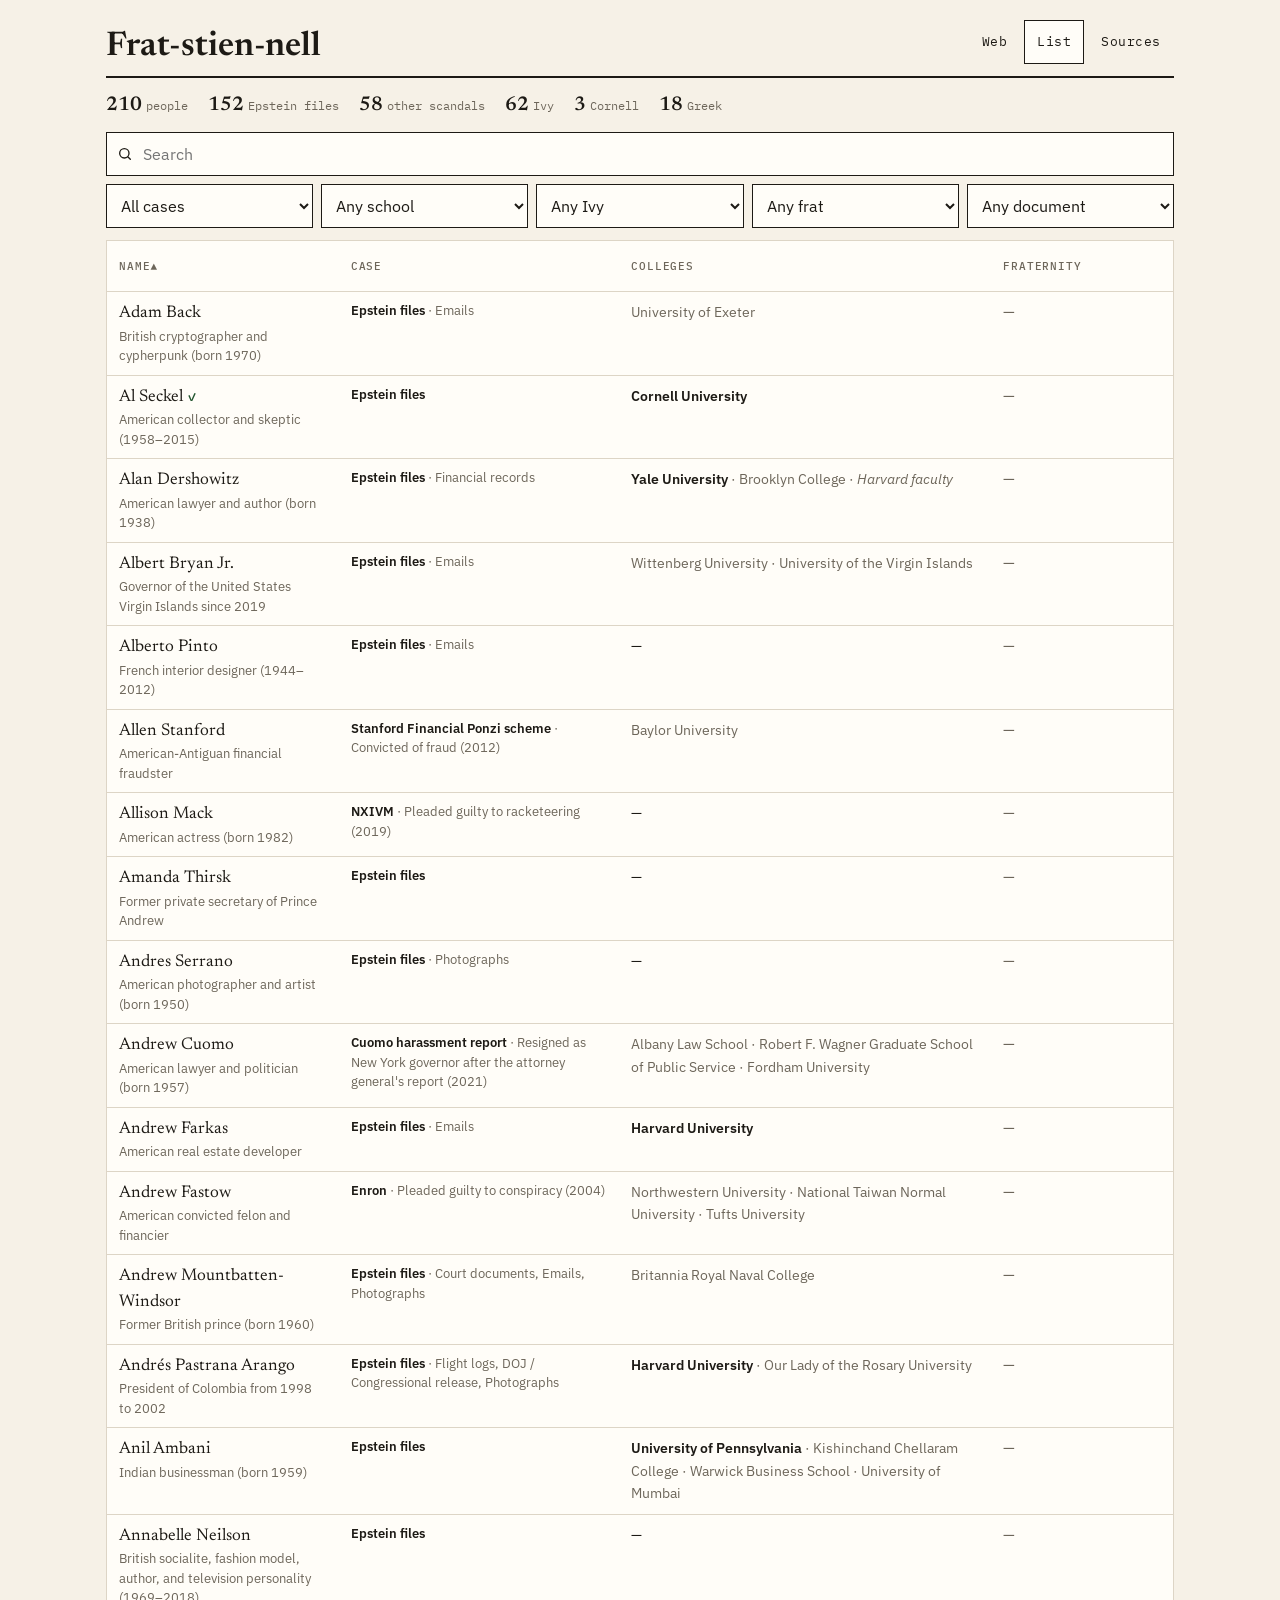
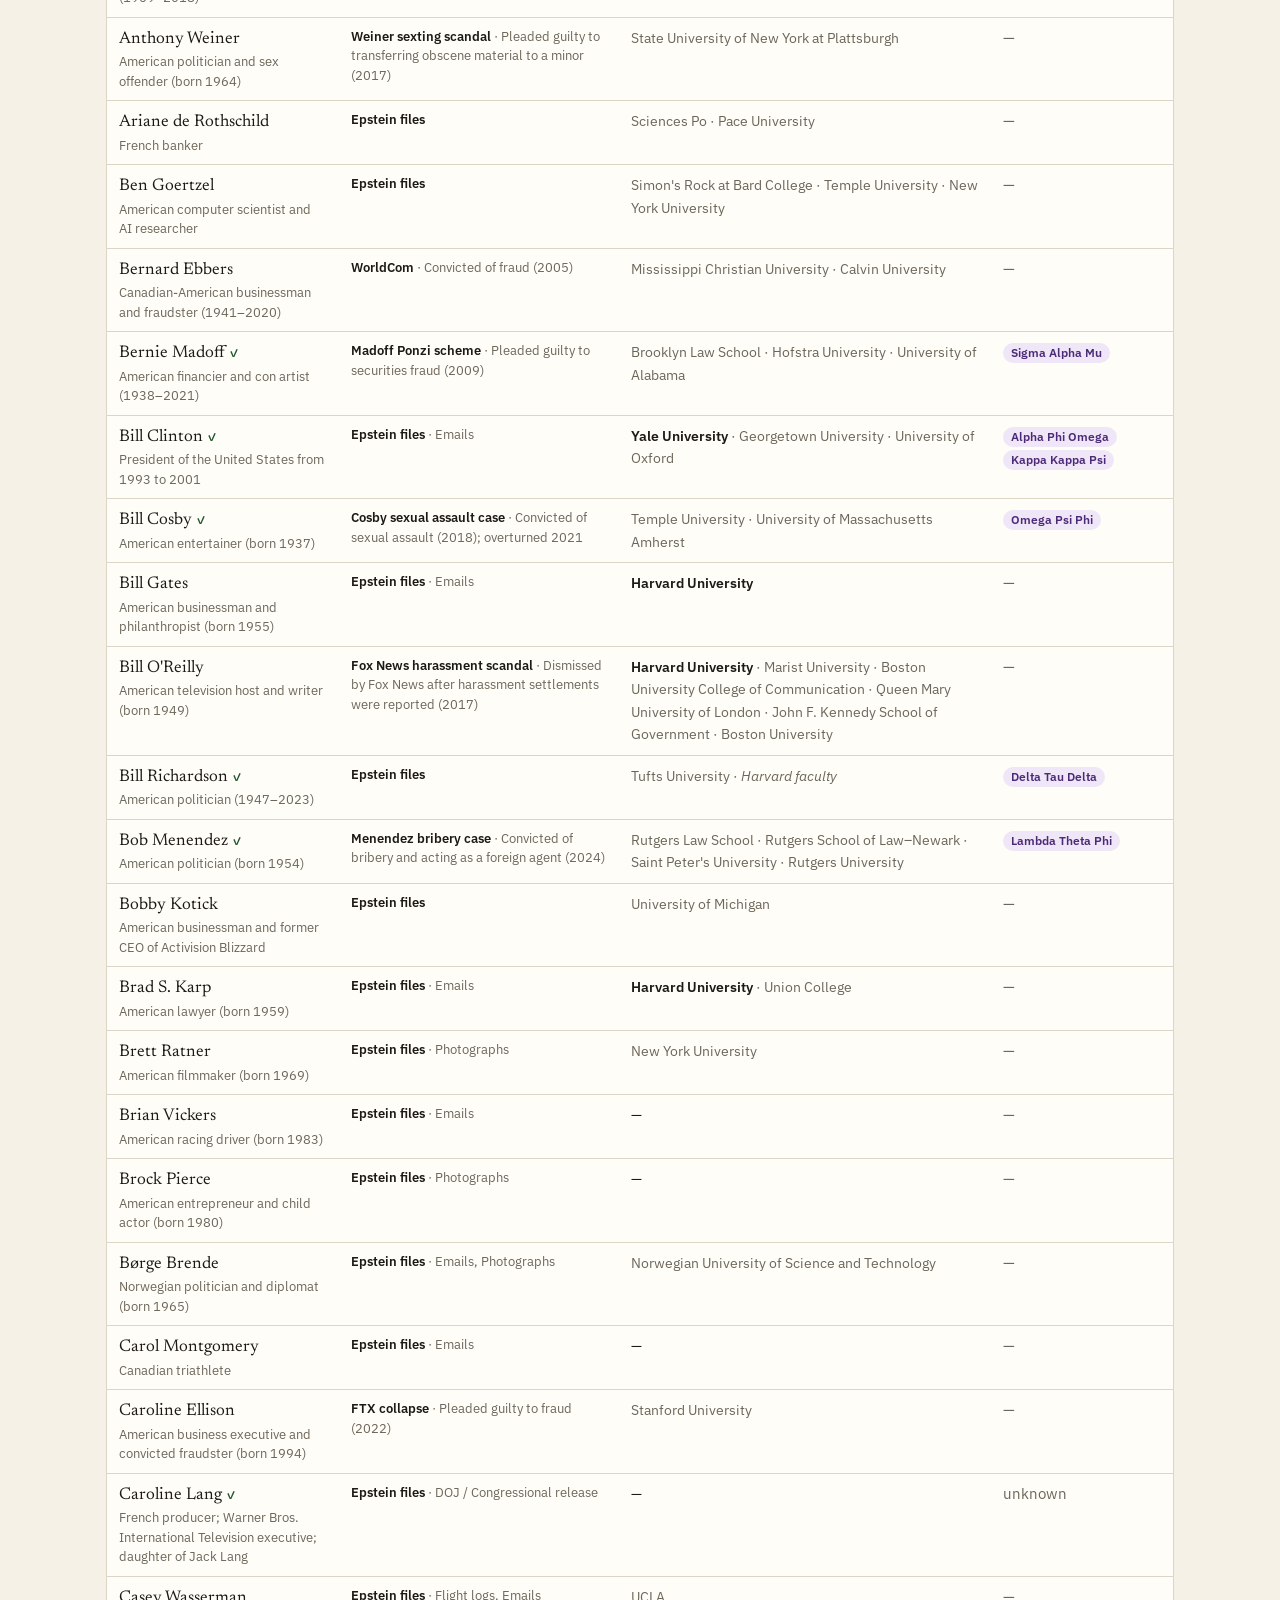
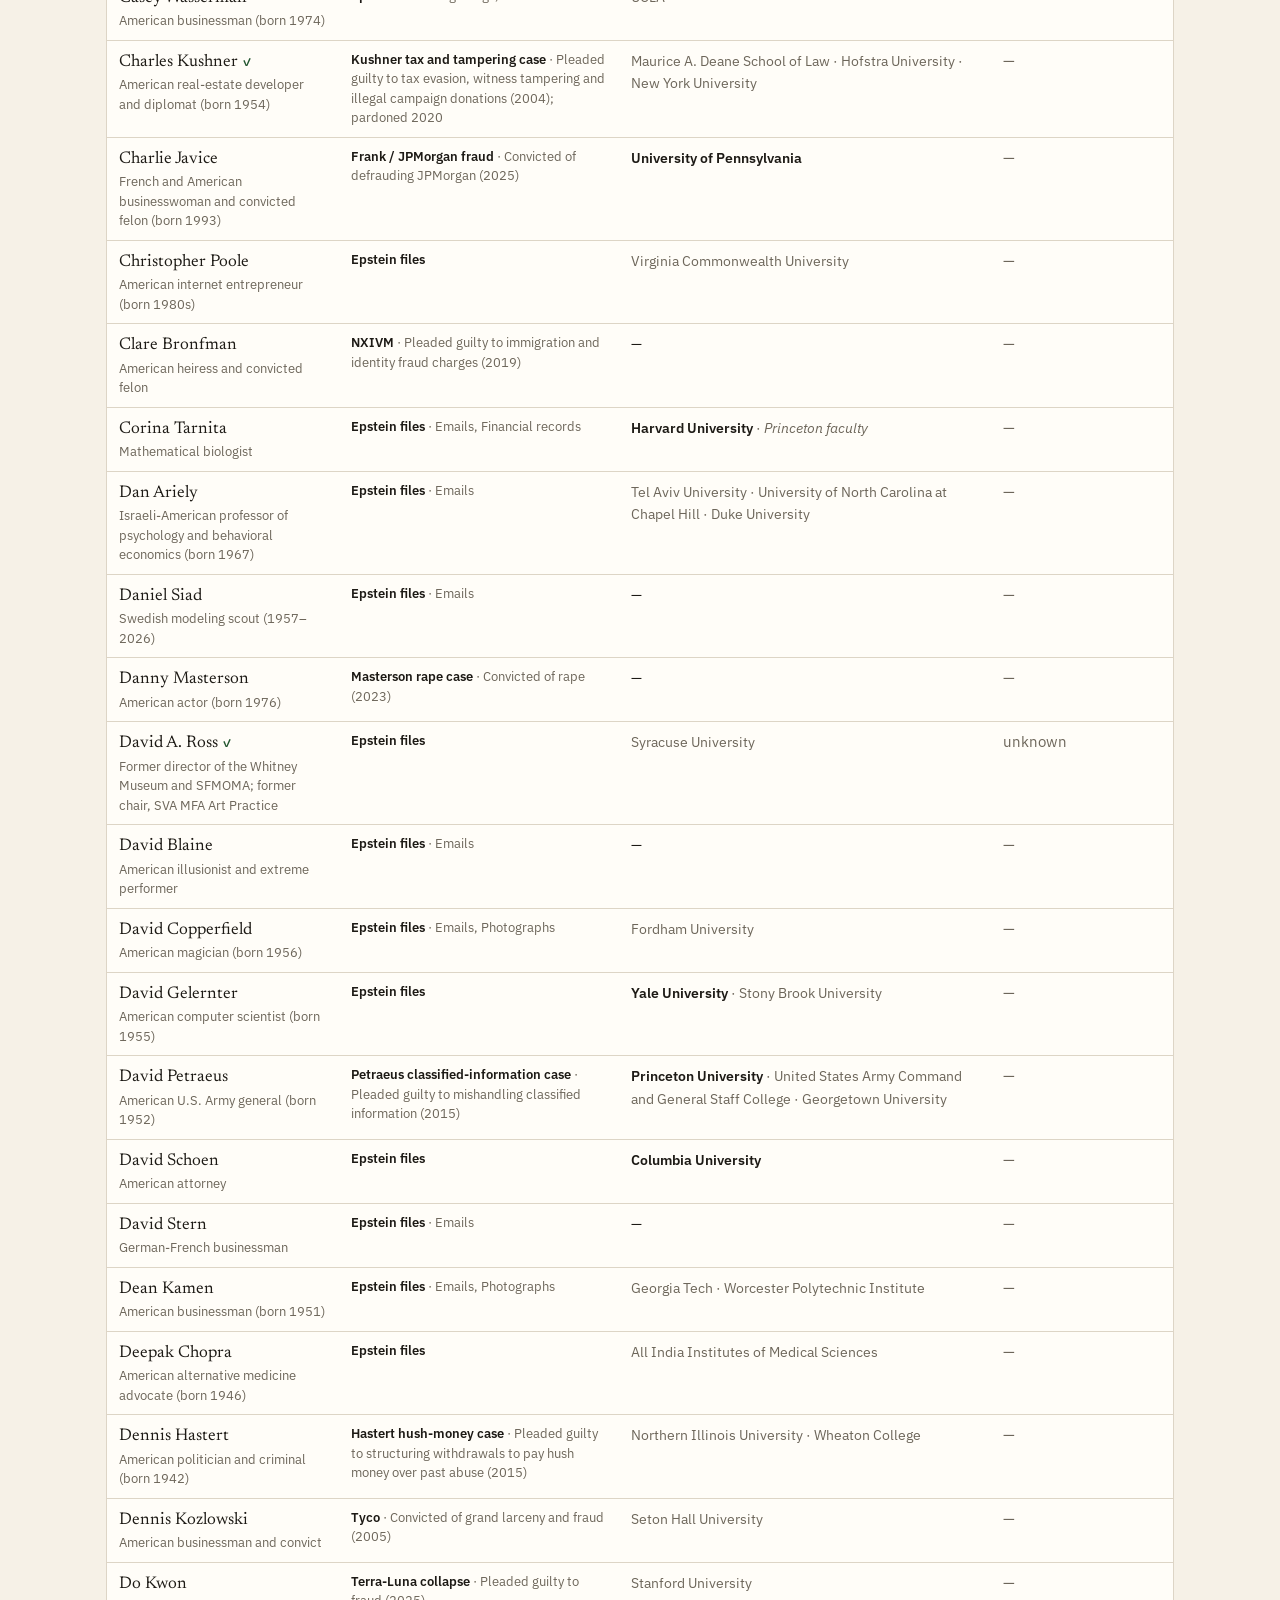
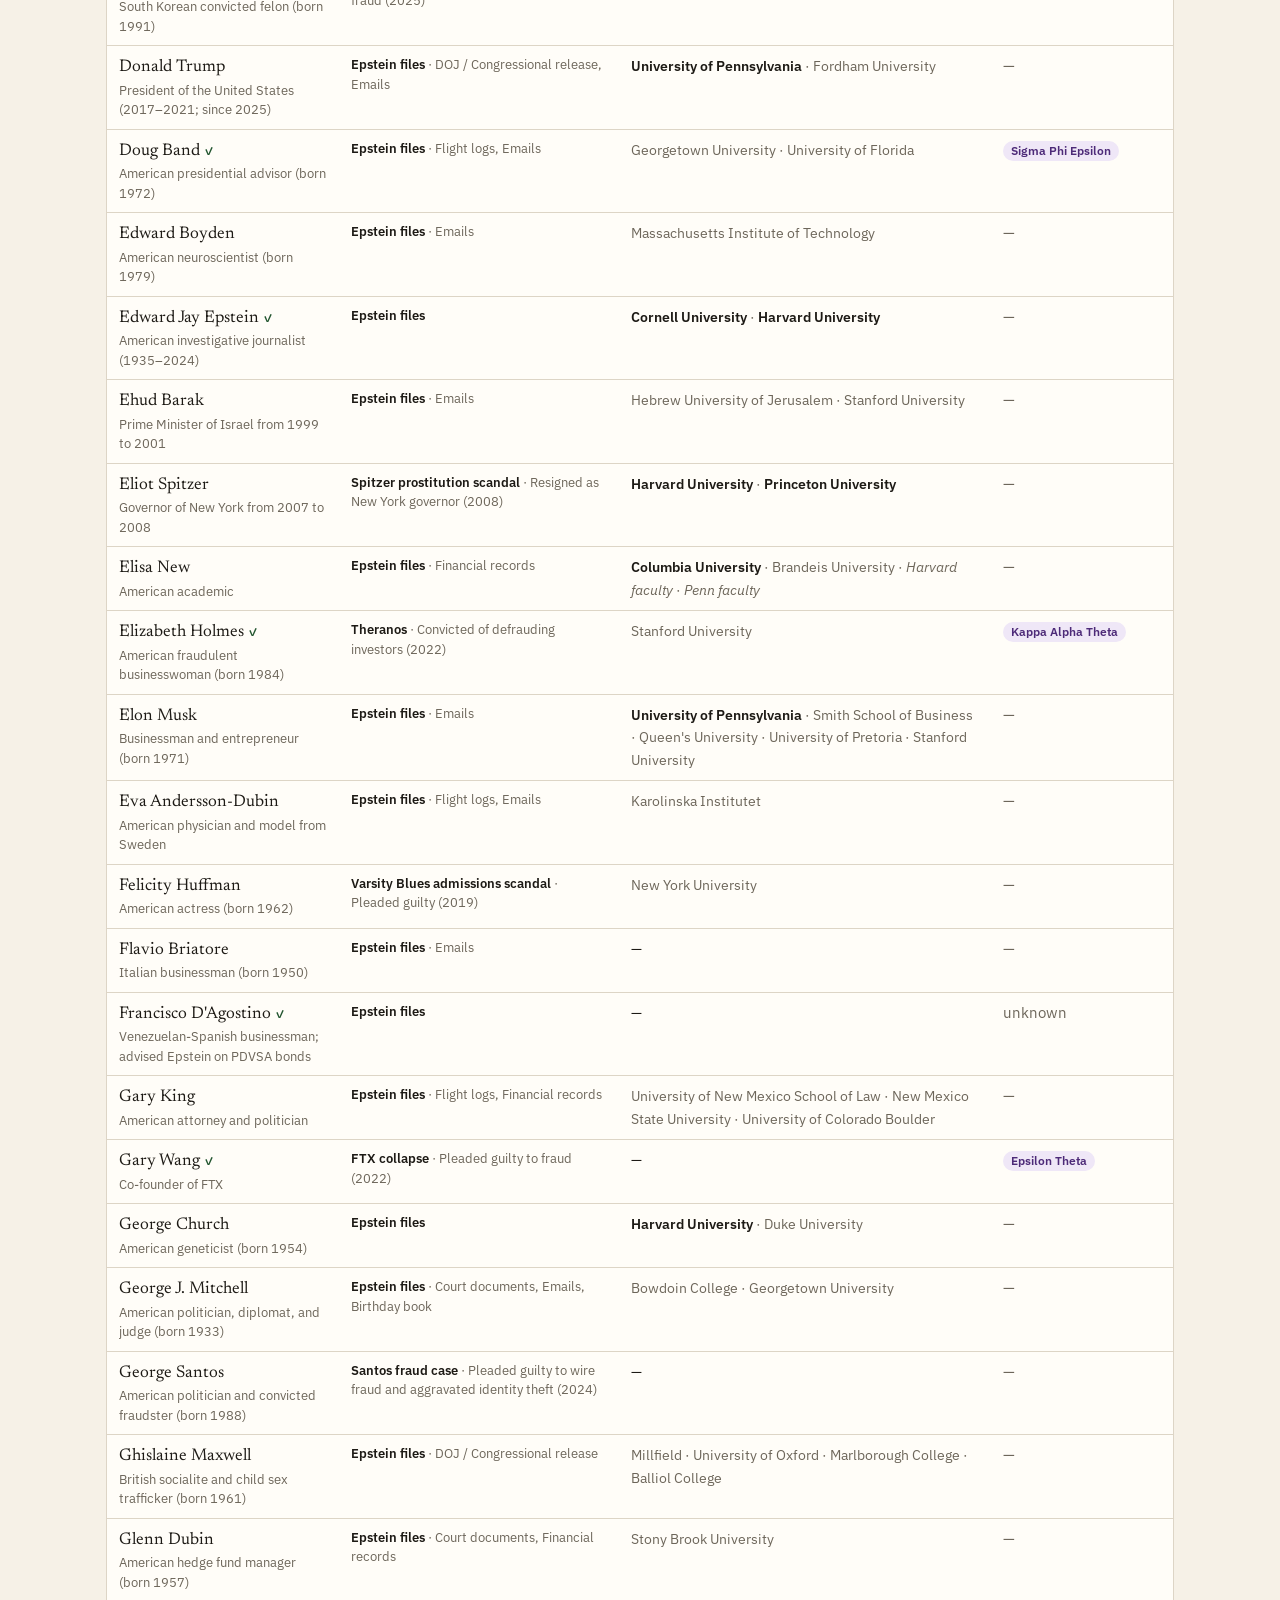
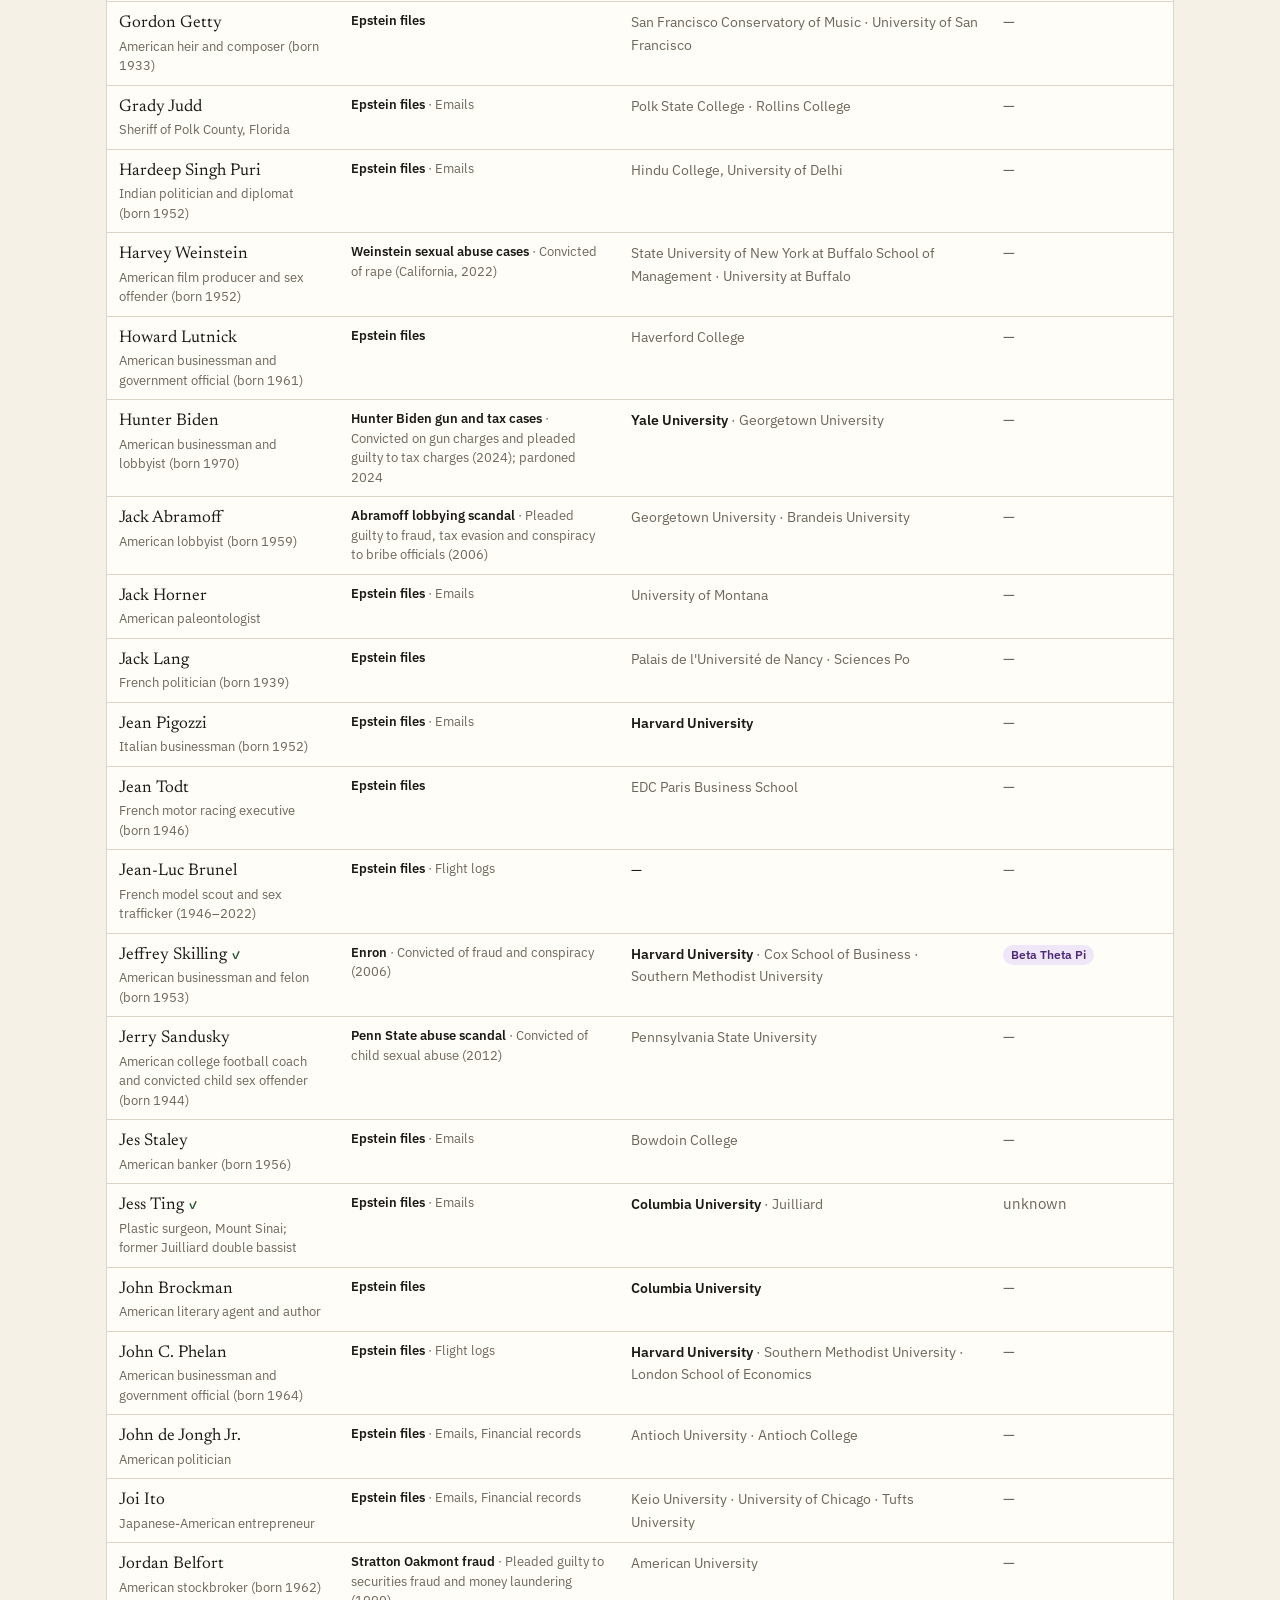
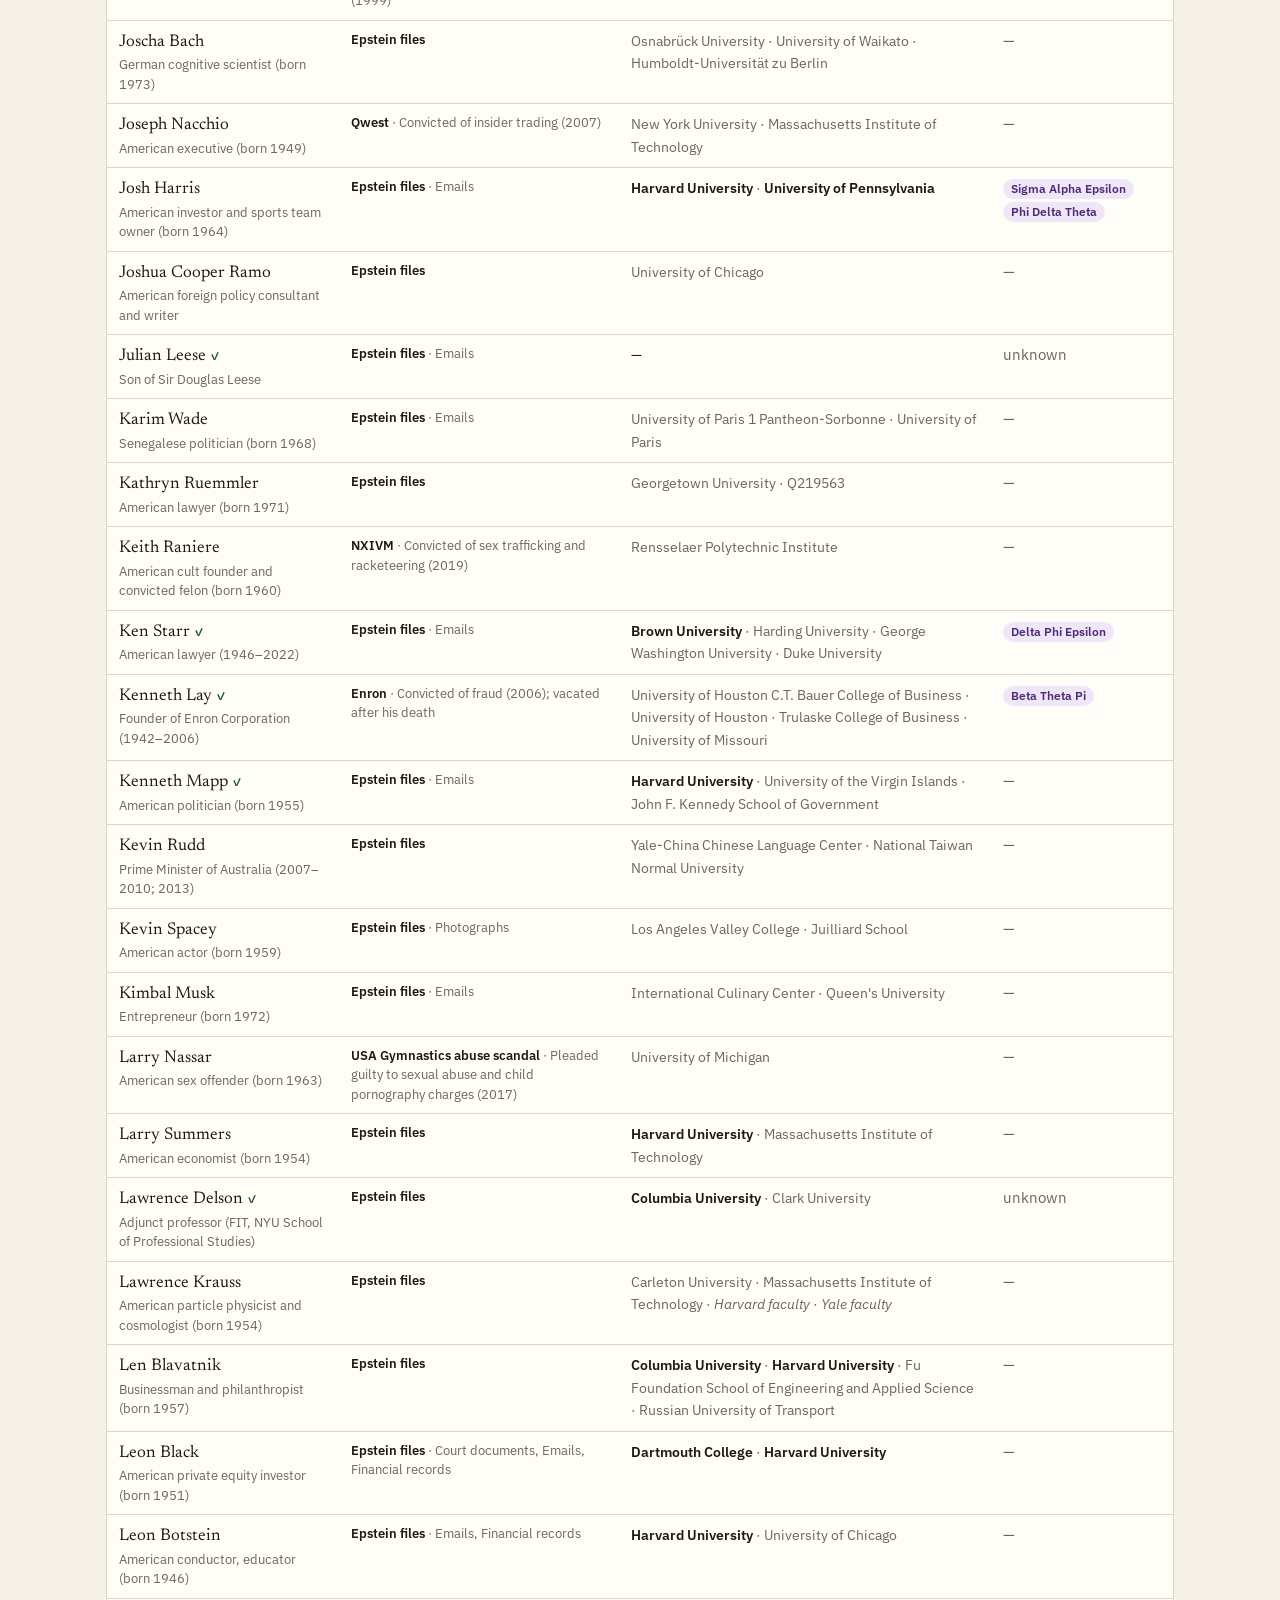
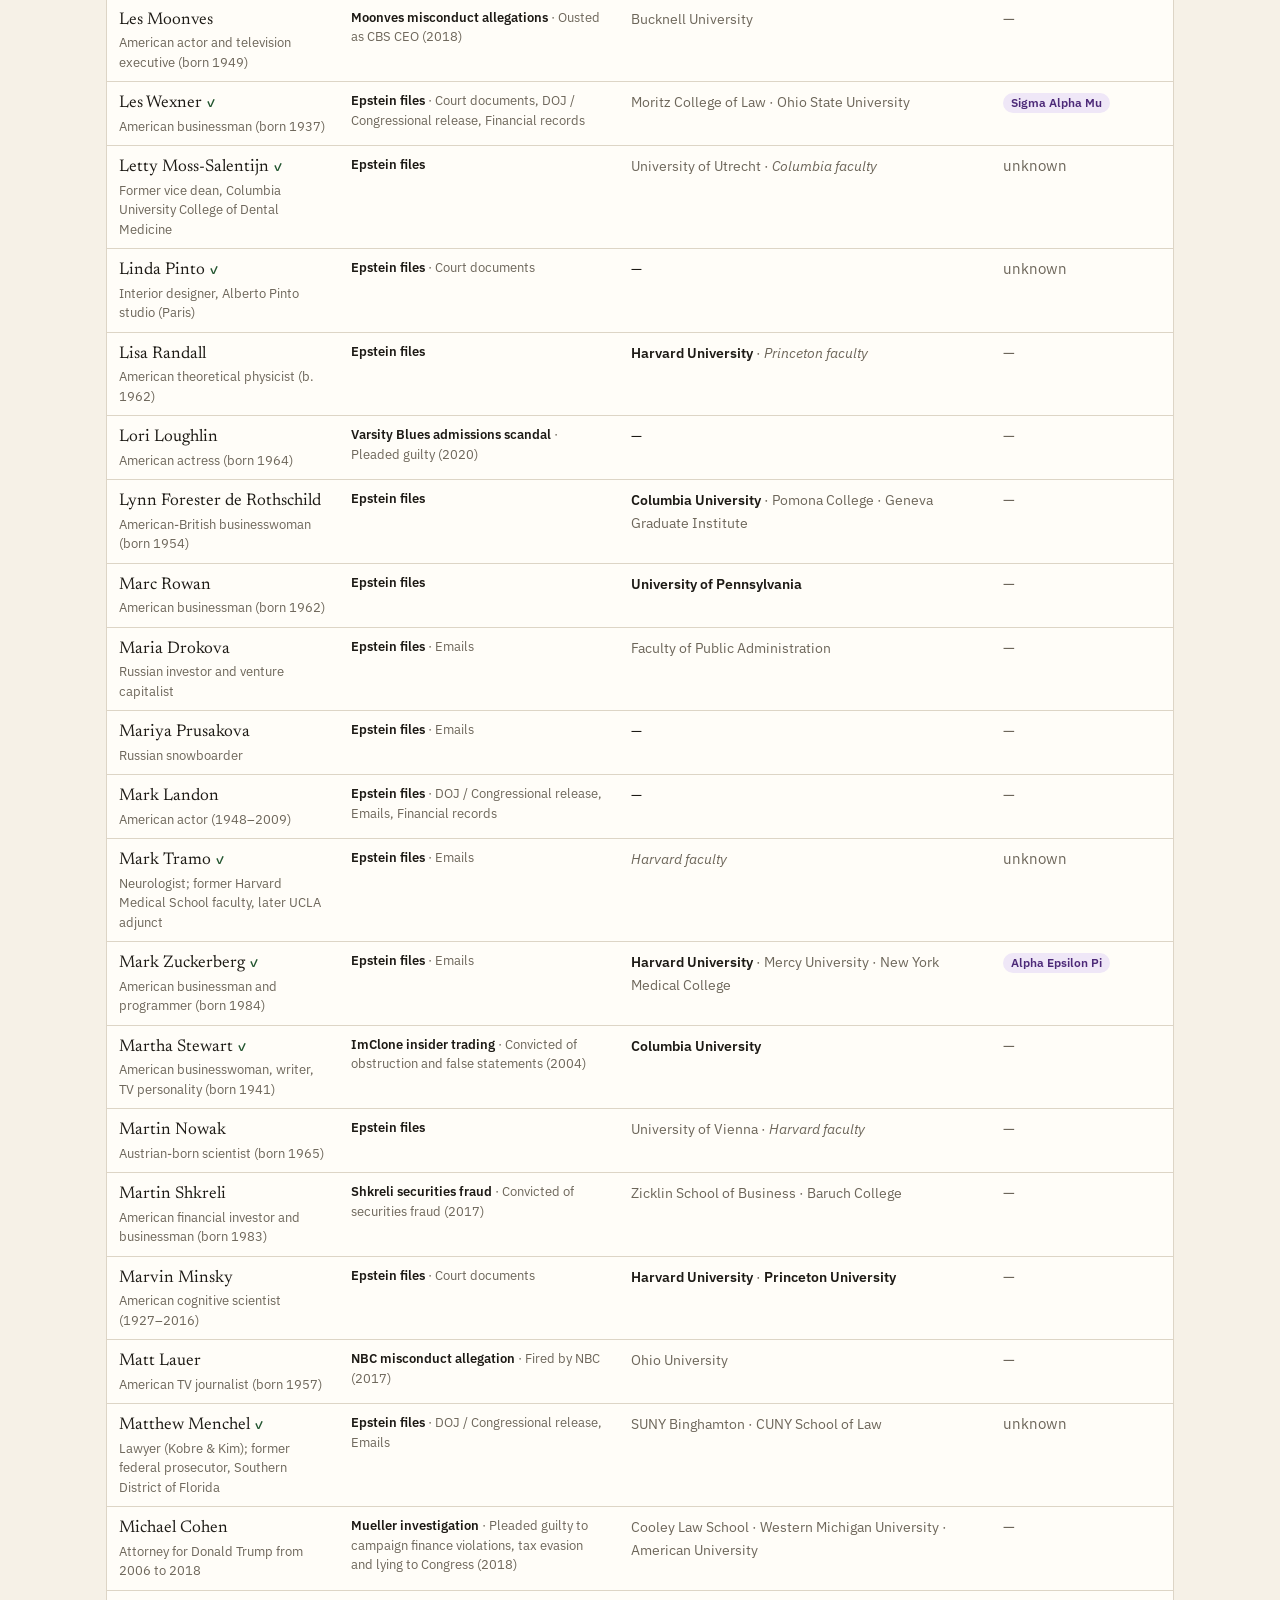
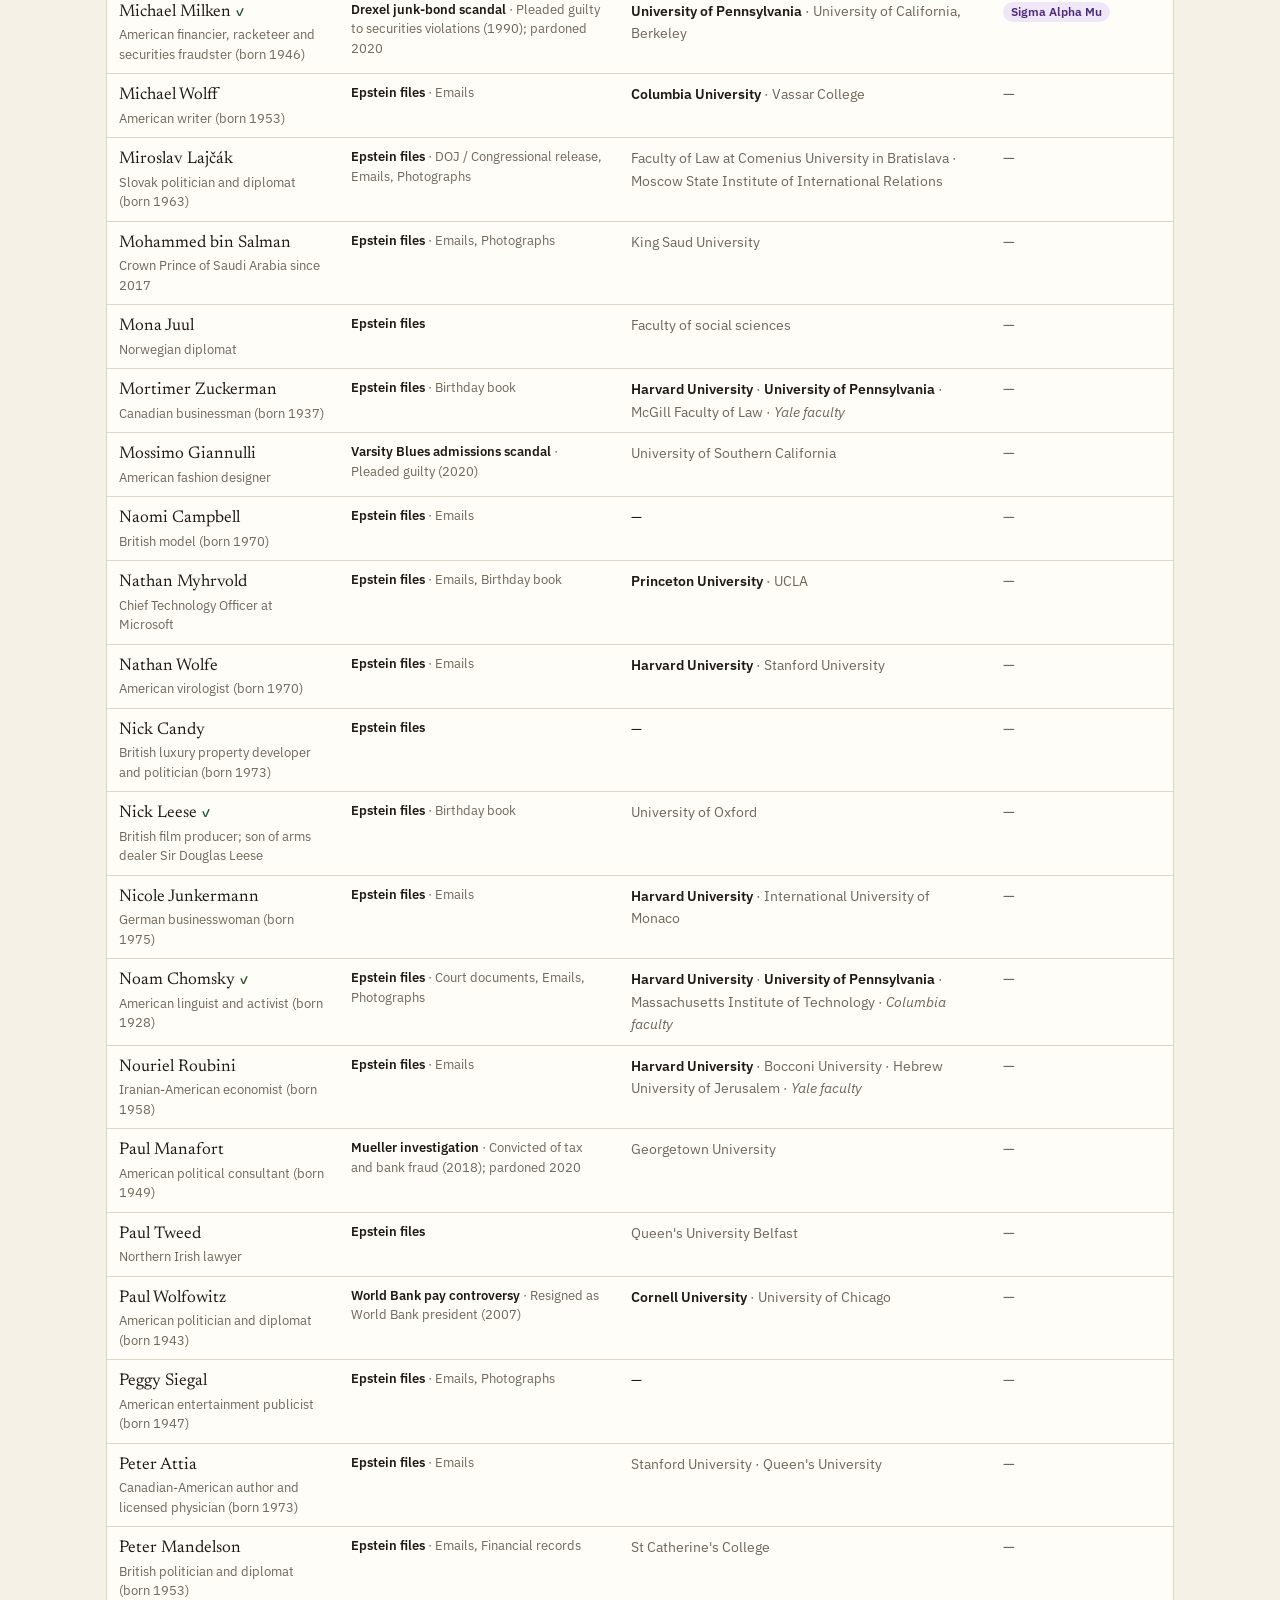
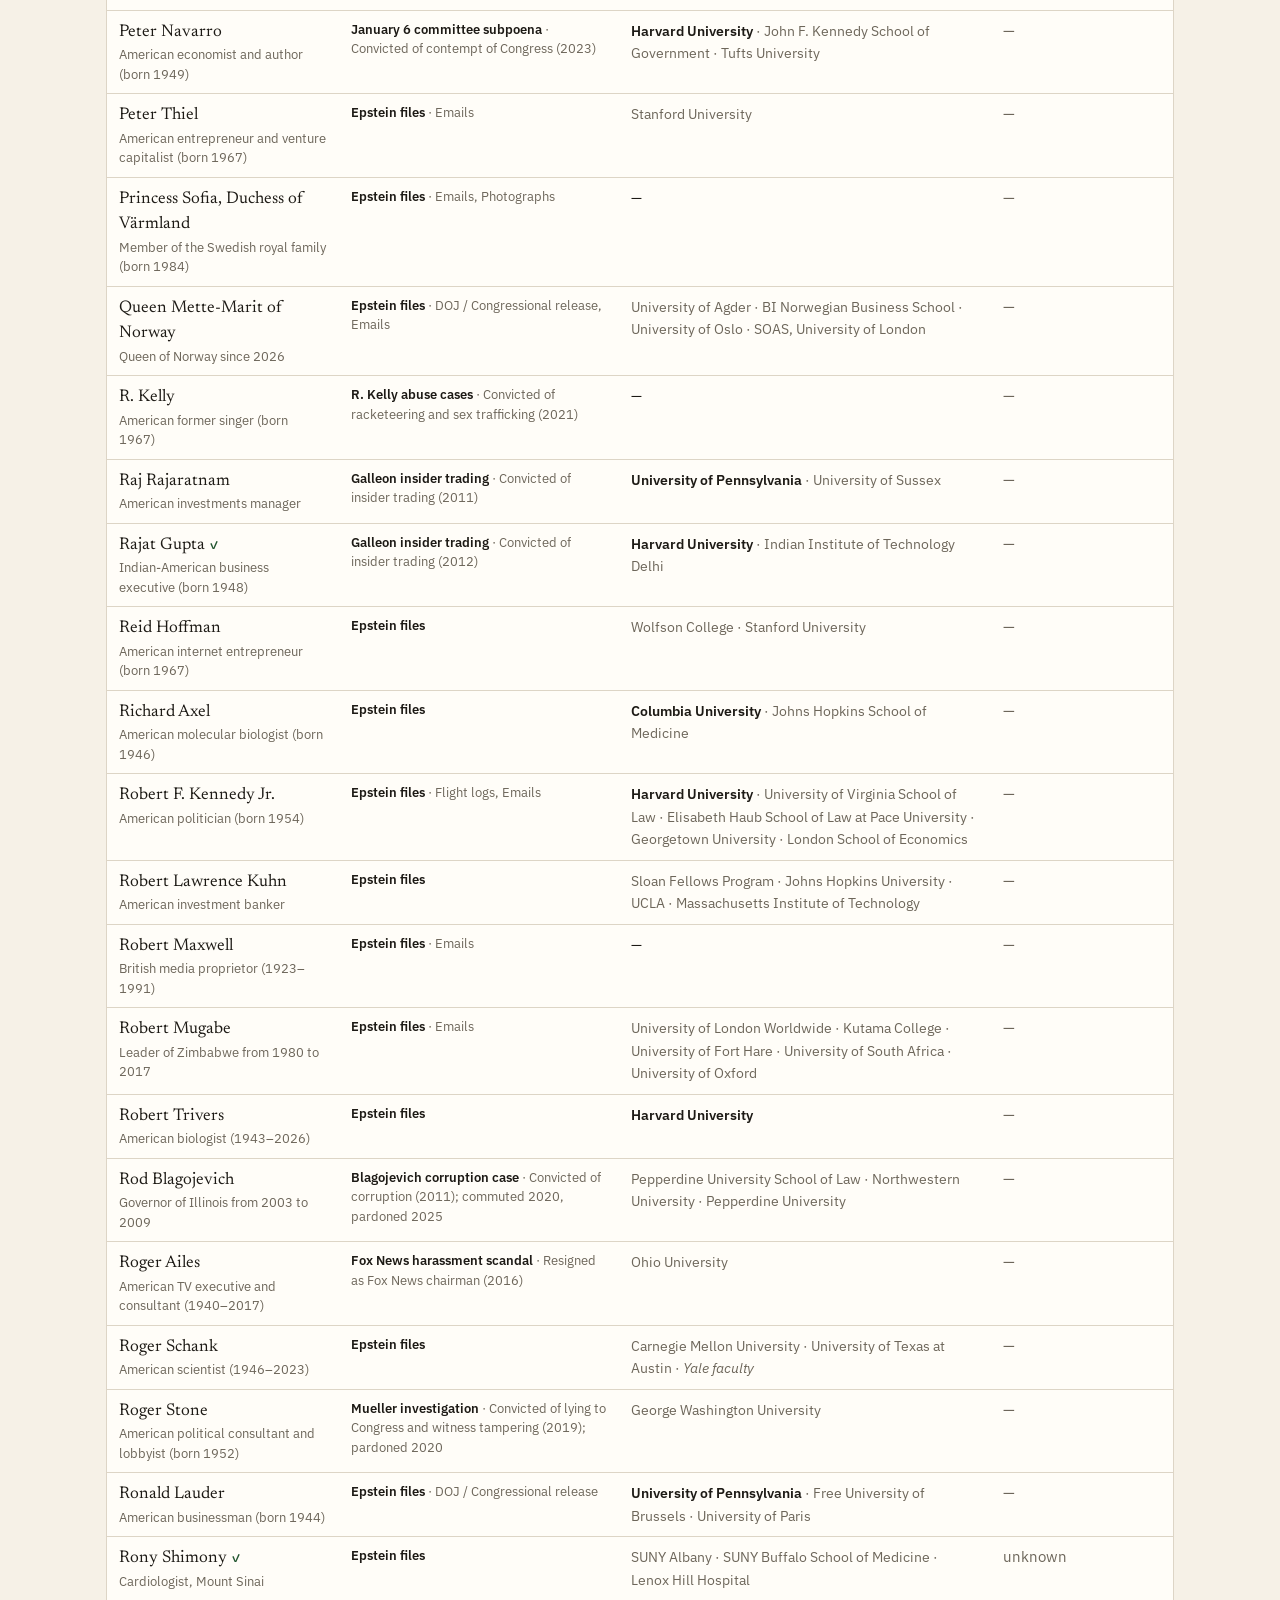
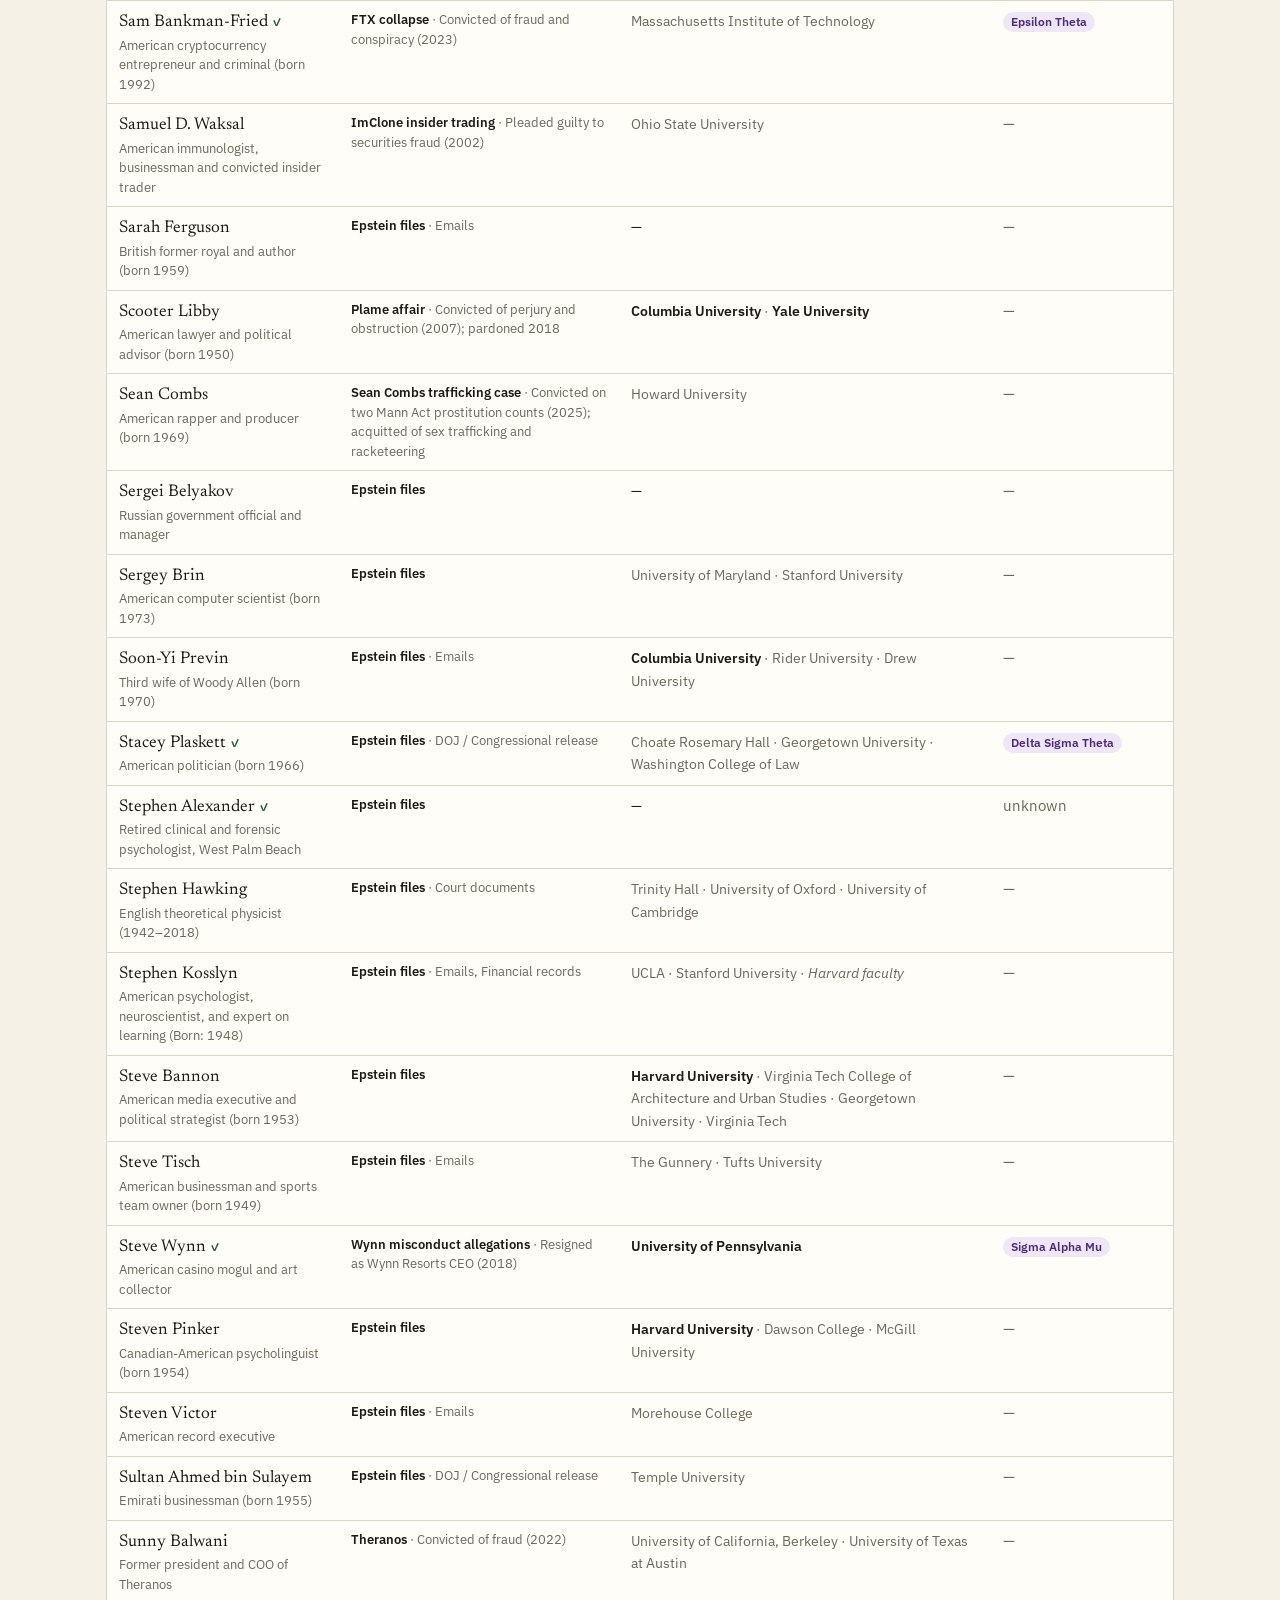
==== docs/list.html @ cfadd19d "Make the Web the full-screen, mobile-first home page - index.html is now the network: floating searc" ====
<!doctype html>
<html lang="en">
<head>
<meta charset="utf-8">
<meta name="viewport" content="width=device-width, initial-scale=1">
<title>Frat-stien-nell List</title>
<link rel="preconnect" href="https://fonts.googleapis.com">
<link rel="preconnect" href="https://fonts.gstatic.com" crossorigin>
<link href="https://fonts.googleapis.com/css2?family=Newsreader:opsz,wght@6..72,400;6..72,600&family=IBM+Plex+Mono:wght@400;500&family=IBM+Plex+Sans:wght@400;500;600&display=swap" rel="stylesheet">
<link rel="stylesheet" href="assets/site.css">
<style>
.controls{display:grid;grid-template-columns:repeat(5,minmax(0,1fr));gap:8px;margin-bottom:12px}
.controls>.field{grid-column:1/-1}
.filtbtn{display:none}
.tablewrap{border:1px solid var(--line);background:var(--surface)}
table{width:100%;border-collapse:collapse}
th,td{text-align:left;padding:9px 12px;border-bottom:1px solid var(--line);vertical-align:top}
th{font-family:var(--mono);font-size:11px;font-weight:500;letter-spacing:.08em;text-transform:uppercase;color:var(--muted);white-space:nowrap}
th button{all:unset;cursor:pointer;min-height:32px;display:inline-flex;align-items:center}
th[aria-sort="ascending"] button::after{content:" ▲"}th[aria-sort="descending"] button::after{content:" ▼"}
tr.open>td{background:var(--hl)}
.toggle{all:unset;cursor:pointer;font-family:var(--serif);font-size:17px}
.toggle:focus-visible{outline:2px solid var(--ink);outline-offset:2px}
.desc{color:var(--muted);font-size:13px}
.pill{display:inline-block;padding:1px 8px;border-radius:999px;font-size:12px;font-weight:600;white-space:nowrap;margin:1px 2px 1px 0}
.pill.greek{background:var(--greek-bg);color:var(--greek)}
.chip{display:inline-block;border:1px solid var(--line);padding:0 6px;margin:1px 2px 1px 0;font-size:12px}
.case{font-size:13px}.case b{font-weight:600}
.cols{font-size:14px;line-height:1.45}
.cols .ivy{font-weight:600;color:var(--ink)}
.cols .oth{color:var(--muted)}
.cols .fac{color:var(--muted);font-style:italic}
.ver{font-size:11px;color:var(--yes);font-weight:600;margin-left:4px}
.detail{font-size:13px;line-height:1.5}
.detail h3{font-family:var(--mono);font-size:10px;font-weight:500;letter-spacing:.08em;color:var(--muted);margin:10px 0 2px;text-transform:uppercase}
.detail ul{margin:2px 0;padding-left:18px}.detail li{margin:2px 0}
.empty{padding:30px;text-align:center;color:var(--muted)}
.ledger{display:none}
.lrow{display:flex;align-items:flex-start;gap:10px;padding:10px 16px;border-bottom:1px solid var(--line)}
.lrow.open{background:var(--hl)}
.lname{flex:1;min-width:0;display:flex;flex-direction:column;align-items:flex-start;gap:2px}
.lname .toggle{font-size:17px;text-align:left}
.lname .cols{font-size:13px}
.lname .tag{font-family:var(--mono);font-size:10px;letter-spacing:.04em;color:var(--muted);text-transform:uppercase}
.lgreek{flex-shrink:0;max-width:92px;text-align:right;font-family:var(--serif);font-size:16px;padding-top:1px}
.lgreek.none{color:var(--muted);font-size:13px}
.ldetail{padding:4px 16px 14px;background:var(--hl);border-bottom:1px solid var(--line)}
@media (max-width:719px){
  .wrap{padding:16px 0 32px}
  .top,.stats{padding-left:16px;padding-right:16px}
  .top h1{font-size:30px}
  .controls{grid-template-columns:minmax(0,1fr) auto;padding:0 16px}
  .controls>.field{grid-column:auto}
  .controls .opt{display:none}
  .controls.show select.opt{display:block;width:100%;grid-column:1/-1}
  .filtbtn{display:inline-flex;align-items:center;justify-content:center}
  .tablewrap{display:none}
  .ledger{display:block;border-top:2px solid var(--ink)}
}
</style>
</head>
<body>
<div class="wrap">
  <header class="top">
    <h1><a href="index.html">Frat-stien-nell</a></h1>
    <nav class="tabs" aria-label="Pages"><a href="index.html">Web</a><a href="list.html" aria-current="page">List</a><a href="sources.html">Sources</a></nav>
  </header>
  <div class="stats" id="stats"></div>
  <div class="controls" id="controls">
    <label class="field"><svg width="16" height="16" viewBox="0 0 24 24" fill="none" stroke="currentColor" stroke-width="2" stroke-linecap="round" aria-hidden="true"><circle cx="11" cy="11" r="7"/><path d="M20 20l-3.5-3.5"/></svg><span class="sr">Search</span><input id="q" type="search" placeholder="Search" enterkeyhint="search" autocomplete="off"></label>
    <button class="btn filtbtn" id="filtbtn" aria-expanded="false" aria-controls="controls" aria-label="Filters"><svg width="18" height="18" viewBox="0 0 24 24" fill="none" stroke="currentColor" stroke-width="2" stroke-linecap="round" aria-hidden="true"><path d="M4 6h16M7 12h10M10 18h4"/></svg></button>
    <label class="sr" for="fg">Case</label><select id="fg" class="opt"><option value="">All cases</option><option value="epstein">Epstein files</option><option value="scandal">Other scandals</option></select>
    <label class="sr" for="fs">School</label><select id="fs" class="opt"><option value="">Any school</option></select>
    <label class="sr" for="fc">Ivy status</label><select id="fc" class="opt"><option value="">Any Ivy</option><option value="hit">Attended an Ivy</option><option value="faculty">Ivy faculty</option><option value="none">No Ivy</option></select>
    <label class="sr" for="ff">Fraternity</label><select id="ff" class="opt"><option value="">Any frat</option><option value="yes">In a frat</option><option value="unknown">Frat unknown</option><option value="no">No frat found</option></select>
    <label class="sr" for="fd">Document</label><select id="fd" class="opt"><option value="">Any document</option></select>
  </div>

  <div class="tablewrap">
    <table>
      <thead><tr>
        <th aria-sort="ascending" data-k="name"><button>Name</button></th>
        <th data-k="case"><button>Case</button></th>
        <th data-k="ivy"><button>Colleges</button></th>
        <th data-k="frat"><button>Fraternity</button></th>
      </tr></thead>
      <tbody id="tb"></tbody>
    </table>
  </div>
  <section class="ledger" aria-label="People"><div id="lb"></div></section>
</div>
<script>
const IVY=["Brown","Columbia","Cornell","Dartmouth","Harvard","Penn","Princeton","Yale"];
const IVY_FULL={"Brown University":"Brown","Columbia University":"Columbia","Cornell University":"Cornell","Dartmouth College":"Dartmouth","Harvard University":"Harvard","University of Pennsylvania":"Penn","Princeton University":"Princeton","Yale University":"Yale"};
const SHORT={...IVY_FULL,"Massachusetts Institute of Technology":"MIT","Stanford University":"Stanford","New York University":"NYU","Georgetown University":"Georgetown","University of Oxford":"Oxford","University of Cambridge":"Cambridge","London School of Economics":"LSE","University of Chicago":"UChicago","Duke University":"Duke","Tufts University":"Tufts","Northwestern University":"Northwestern"};
const GREEK={Alpha:"Α",Beta:"Β",Gamma:"Γ",Delta:"Δ",Epsilon:"Ε",Zeta:"Ζ",Eta:"Η",Theta:"Θ",Iota:"Ι",Kappa:"Κ",Lambda:"Λ",Mu:"Μ",Nu:"Ν",Xi:"Ξ",Omicron:"Ο",Pi:"Π",Rho:"Ρ",Sigma:"Σ",Tau:"Τ",Upsilon:"Υ",Phi:"Φ",Chi:"Χ",Psi:"Ψ",Omega:"Ω"};
const RANK={yes:0,possible:1,unknown:2,no:3};
const $=id=>document.getElementById(id);
const esc=s=>String(s??"").replace(/[&<>"']/g,c=>({"&":"&amp;","<":"&lt;",">":"&gt;",'"':"&quot;","'":"&#39;"}[c]));
const safeUrl=u=>/^https:\/\//.test(u||"")?u:"#";
const clean=n=>n.replace(/\s*\(.*\)$/,"");
const greek=o=>{const w=o.split(/\s+/);return w.every(x=>GREEK[x])?w.map(x=>GREEK[x]).join(""):o};
const mq=matchMedia("(max-width:719px)");
let DATA=[],sortK="name",sortDir="asc",open=new Set();

fetch("data/people.json").then(r=>r.json()).then(d=>{
  DATA=d.people;const c=d.meta.counts;
  $("stats").innerHTML=`<span><b>${c.people}</b>people</span><span><b>${c.epstein}</b>Epstein files</span><span><b>${c.scandal}</b>other scandals</span><span><b>${c.ivy_yes}</b>Ivy</span><span><b>${c.cornell}</b>Cornell</span><span><b>${c.frat_yes}</b>Greek</span>`;
  $("fs").innerHTML+=IVY.map(s=>`<option value="${s}">${s} (${c.by_school[s].yes})</option>`).join("");
  $("fd").innerHTML+=[...new Set(DATA.flatMap(p=>p.documents))].sort().map(x=>`<option>${esc(x)}</option>`).join("");
  const h=decodeURIComponent(location.hash.slice(1));
  if(h&&DATA.find(p=>p.name===h)){open.add(h);$("q").value=clean(h)}
  render();
}).catch(e=>{$("tb").innerHTML=$("lb").innerHTML=`<p class="empty">Could not load data: ${esc(e.message)}</p>`});

function ivyRank(p){const v=Object.values(p.schools).filter(x=>x.status!=="no");return v.length?Math.min(...v.map(x=>RANK[x.status])):(p.colleges.length?5:9)}
function val(p,k){
  if(k==="ivy")return ivyRank(p);
  if(k==="frat")return RANK[p.frat.status]??3;
  if(k==="case")return (p.cases[0]?.case||"~Epstein files").toLowerCase();
  return clean(p.name).toLowerCase();
}
function match(p){
  const q=$("q").value.trim().toLowerCase(),fg=$("fg").value,fs=$("fs").value,fc=$("fc").value,ff=$("ff").value,fd=$("fd").value;
  if(q&&!(p.name+" "+p.description+" "+p.frat.orgs.join(" ")+" "+p.colleges.join(" ")+" "+p.cases.map(c=>c.case).join(" ")).toLowerCase().includes(q))return false;
  if(fg==="epstein"&&!p.epstein)return false;
  if(fg==="scandal"&&!p.cases.length)return false;
  const sch=fs?(p.schools[fs]?[p.schools[fs]]:[]):Object.values(p.schools);
  if(fs&&!sch.length)return false;
  if(fc==="hit"&&!sch.some(x=>x.status==="yes"||x.status==="possible"))return false;
  if(fc==="faculty"&&!sch.some(x=>x.faculty))return false;
  if(fc==="none"&&Object.values(p.schools).some(x=>x.status!=="no"))return false;
  if(ff&&p.frat.status!==ff)return false;
  if(fd&&!p.documents.includes(fd))return false;
  return true;
}
function colleges(p,short){
  const fac=Object.entries(p.schools).filter(([s,x])=>x.status==="no"&&x.faculty).map(([s])=>s);
  const parts=p.colleges.map(c=>{const ivy=IVY_FULL[c],poss=ivy&&p.schools[ivy]?.status==="possible";return `<span class="${ivy?"ivy":"oth"}">${esc(short&&SHORT[c]||c)}${poss?"?":""}</span>`});
  fac.forEach(s=>parts.push(`<span class="fac">${esc(s)} faculty</span>`));
  return parts.length?`<span class="cols">${parts.join('<span class="oth"> · </span>')}</span>`:'<span class="cols oth">—</span>';
}
function caseCell(p){
  const out=[];
  if(p.epstein)out.push(`<div class="case"><b>Epstein files</b>${p.documents.length?` <span class="muted">· ${esc(p.documents.join(", "))}</span>`:""}</div>`);
  p.cases.forEach(c=>out.push(`<div class="case"><b>${esc(c.case)}</b> <span class="muted">· ${esc(c.outcome)}</span></div>`));
  return out.join("");
}
function evList(ev){
  if(!ev||!ev.length)return "<p class='muted' style='margin:2px 0'>No evidence found.</p>";
  return `<ul>${ev.map(e=>`<li><span class="muted">${esc(e.source)}:</span> ${esc(e.text)}${e.url?` <a href="${safeUrl(e.url)}" target="_blank" rel="noopener">source</a>`:""}</li>`).join("")}</ul>`;
}
function detail(p,mobile){
  const link=p.url?`<a href="${safeUrl(p.url)}" target="_blank" rel="noopener">${p.manual?"Profile":"Wikipedia"}</a>`:"";
  const srcs=(p.education_sources||[]).map(e=>`<a href="${safeUrl(e.url)}" target="_blank" rel="noopener">${esc(e.source)}</a>`).join(" · ");
  return `<div class="detail">
    ${mobile?`<p class="desc" style="margin:6px 0 0">${esc(p.description)}</p><h3>Case</h3>${caseCell(p)}`:""}
    ${p.note?`<p style="margin:6px 0">${esc(p.note)}</p>`:""}
    <h3>Education</h3>${esc(p.education.join(" · ")||"None found")}${srcs?` <span class="muted">(${srcs})</span>`:""}
    ${Object.entries(p.schools).map(([s,x])=>`<h3>${esc(s)} — ${x.status==="no"?"faculty":esc(x.status)}</h3>${evList(x.evidence)}`).join("")}
    <h3>Fraternity${p.frat.orgs.length?" — "+esc(p.frat.orgs.join(", ")):""}</h3>${p.frat.status==="unknown"?"<p class='muted' style='margin:2px 0'>Unknown.</p>":evList(p.frat.evidence)}
    ${p.frat.honor_societies&&p.frat.honor_societies.length?`<h3>Honor societies (not counted)</h3>${esc(p.frat.honor_societies.join(", "))}`:""}
    <p style="margin:8px 0 0">${link}${p.verified?`<span class="ver">✓ ${p.manual?"researched":"verified"}</span>`:""}</p>
  </div>`;
}
function fratCell(p){
  if(p.frat.status==="unknown")return '<span class="muted">unknown</span>';
  if(!p.frat.orgs.length)return '<span class="muted">—</span>';
  return p.frat.orgs.map(o=>`<span class="pill greek">${esc(o)}</span>`).join("");
}
function rows(){
  return DATA.filter(match).sort((a,b)=>{
    const x=val(a,sortK),y=val(b,sortK);
    const r=x<y?-1:x>y?1:clean(a.name).localeCompare(clean(b.name));
    return sortDir==="asc"?r:-r;
  });
}
function toggleHandler(rs){return e=>{const b=e.target.closest("button.toggle");if(!b)return;const n=rs[+b.dataset.n].name;open.has(n)?open.delete(n):open.add(n);render()}}
function render(){
  const rs=rows();
  if(mq.matches){
    $("lb").innerHTML=rs.length?rs.map((p,i)=>{
      const o=open.has(p.name);
      const g=p.frat.status==="unknown"?'<span class="lgreek none">unk.</span>':p.frat.orgs.length?`<span class="lgreek">${esc(p.frat.orgs.map(greek).join(" "))}</span>`:'<span class="lgreek none">—</span>';
      const tag=p.cases.length?`<span class="tag">${esc(p.cases.map(c=>c.case).join(" · "))}</span>`:"";
      return `<div class="lrow${o?" open":""}"><div class="lname"><button class="toggle" data-n="${i}" aria-expanded="${o}">${esc(clean(p.name))}</button>${colleges(p,true)}${tag}</div>${g}</div>${o?`<div class="ldetail">${detail(p,true)}</div>`:""}`;
    }).join(""):`<p class="empty">No matches.</p>`;
    $("lb").onclick=toggleHandler(rs);
  }else{
    $("tb").innerHTML=rs.length?rs.map((p,i)=>{
      const o=open.has(p.name);
      return `<tr class="${o?"open":""}"><td><button class="toggle" data-n="${i}" aria-expanded="${o}">${esc(clean(p.name))}</button>${p.verified?`<span class="ver">✓</span>`:""}<div class="desc">${esc(p.description)}</div></td>
        <td>${caseCell(p)}</td><td>${colleges(p,false)}</td><td>${fratCell(p)}</td></tr>${o?`<tr class="open"><td colspan="4">${detail(p,false)}</td></tr>`:""}`;
    }).join(""):`<tr><td colspan="4" class="empty">No matches.</td></tr>`;
    $("tb").onclick=toggleHandler(rs);
  }
}
document.querySelectorAll("th[data-k] button").forEach(b=>b.addEventListener("click",()=>{
  const th=b.parentElement,k=th.dataset.k;sortDir=sortK===k&&sortDir==="asc"?"desc":"asc";sortK=k;
  document.querySelectorAll("th").forEach(t=>t.removeAttribute("aria-sort"));th.setAttribute("aria-sort",sortDir==="asc"?"ascending":"descending");render();
}));
$("filtbtn").addEventListener("click",()=>{const c=$("controls"),s=!c.classList.contains("show");c.classList.toggle("show",s);$("filtbtn").setAttribute("aria-expanded",s)});
$("q").addEventListener("keydown",e=>{if(e.key==="Enter")e.target.blur()});
["q","fg","fs","fc","ff","fd"].forEach(i=>$(i).addEventListener("input",render));
mq.addEventListener("change",render);
</script>
</body>
</html>
---- docs/assets/site.css ----
:root{
  --bg:#f6f1e7;--surface:#fffdf8;--ink:#1d1a15;--muted:#6d665a;--line:#ddd5c6;--hl:#efe9dd;--dot:#c9c1b2;
  --yes:#22552f;--yes-bg:#e3efe5;--maybe:#7a4d00;--maybe-bg:#f7ead0;--greek:#4d2a78;--greek-bg:#efe7f7;
  --college:#1f4e79;--frat:#7a2e5a;
  --serif:'Newsreader',Georgia,serif;--sans:'IBM Plex Sans',system-ui,sans-serif;--mono:'IBM Plex Mono',ui-monospace,monospace;
}
@media (prefers-color-scheme: dark){
  :root:not([data-theme="light"]){
    --bg:#15130f;--surface:#1d1a15;--ink:#efe9dd;--muted:#a39a89;--line:#332e26;--hl:#25211a;--dot:#4a4439;
    --yes:#8fd19e;--yes-bg:#1b3222;--maybe:#e6b454;--maybe-bg:#33280f;--greek:#cdb5f2;--greek-bg:#2c2140;
    --college:#8cb8e6;--frat:#e59ac6;
  }
}
:root[data-theme="dark"]{
  --bg:#15130f;--surface:#1d1a15;--ink:#efe9dd;--muted:#a39a89;--line:#332e26;--hl:#25211a;--dot:#4a4439;
  --yes:#8fd19e;--yes-bg:#1b3222;--maybe:#e6b454;--maybe-bg:#33280f;--greek:#cdb5f2;--greek-bg:#2c2140;
  --college:#8cb8e6;--frat:#e59ac6;
}
*{box-sizing:border-box}
html,body{margin:0}
body{background:var(--bg);color:var(--ink);font:15px/1.5 var(--sans)}
a{color:var(--ink)}a:hover{color:var(--muted)}
button,input,select{font:inherit;color:inherit}
.sr{position:absolute;width:1px;height:1px;overflow:hidden;clip:rect(0 0 0 0);white-space:nowrap}
.wrap{max-width:1100px;margin:0 auto;padding:20px 16px 48px}
.top{display:flex;flex-wrap:wrap;align-items:flex-end;justify-content:space-between;gap:10px 20px;padding-bottom:12px;border-bottom:2px solid var(--ink)}
.top h1{margin:0;font-family:var(--serif);font-weight:600;font-size:34px;line-height:1}
.top h1 a{text-decoration:none}
nav.tabs{display:flex;gap:4px}
nav.tabs a{display:inline-flex;align-items:center;min-height:44px;padding:0 12px;text-decoration:none;font-family:var(--mono);font-size:13px;letter-spacing:.04em;border:1px solid transparent}
nav.tabs a[aria-current="page"]{border-color:var(--ink);background:var(--surface)}
.stats{display:flex;flex-wrap:wrap;gap:4px 20px;padding:12px 0;font-family:var(--mono);font-size:12px;color:var(--muted)}
.stats b{font-family:var(--serif);font-size:20px;color:var(--ink);font-weight:600;margin-right:4px}
.field{display:flex;align-items:center;gap:8px;min-height:44px;padding:0 10px;border:1px solid var(--ink);background:var(--surface)}
.field input{flex:1;border:0;outline:none;background:transparent;font-size:16px;min-width:0}
.field:focus-within{outline:2px solid var(--ink);outline-offset:1px}
select{font-size:16px;min-height:44px;padding:0 10px;border:1px solid var(--ink);background:var(--surface);border-radius:0}
.btn{min-height:44px;min-width:44px;padding:0 12px;border:1px solid var(--ink);background:var(--surface);cursor:pointer}
.btn[aria-pressed="true"]{background:var(--ink);color:var(--bg)}
.mono{font-family:var(--mono)}
.muted{color:var(--muted)}
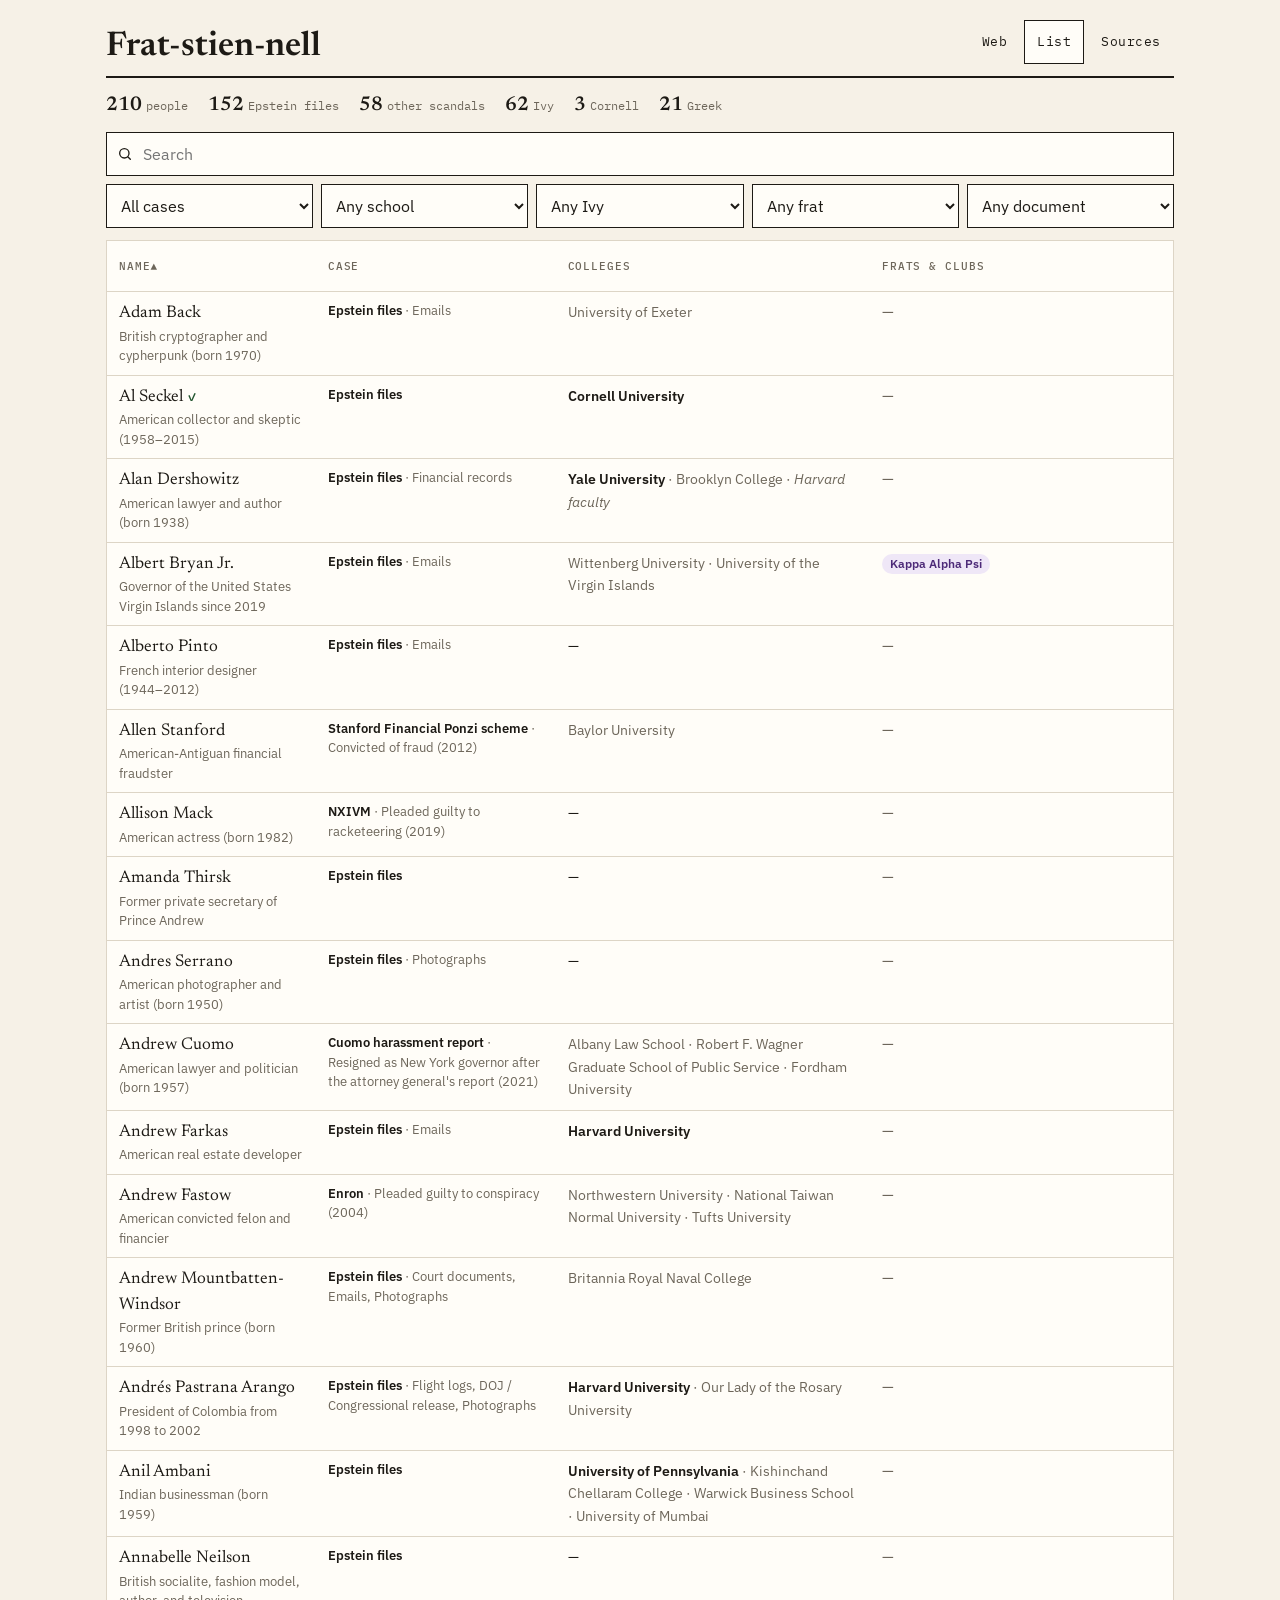
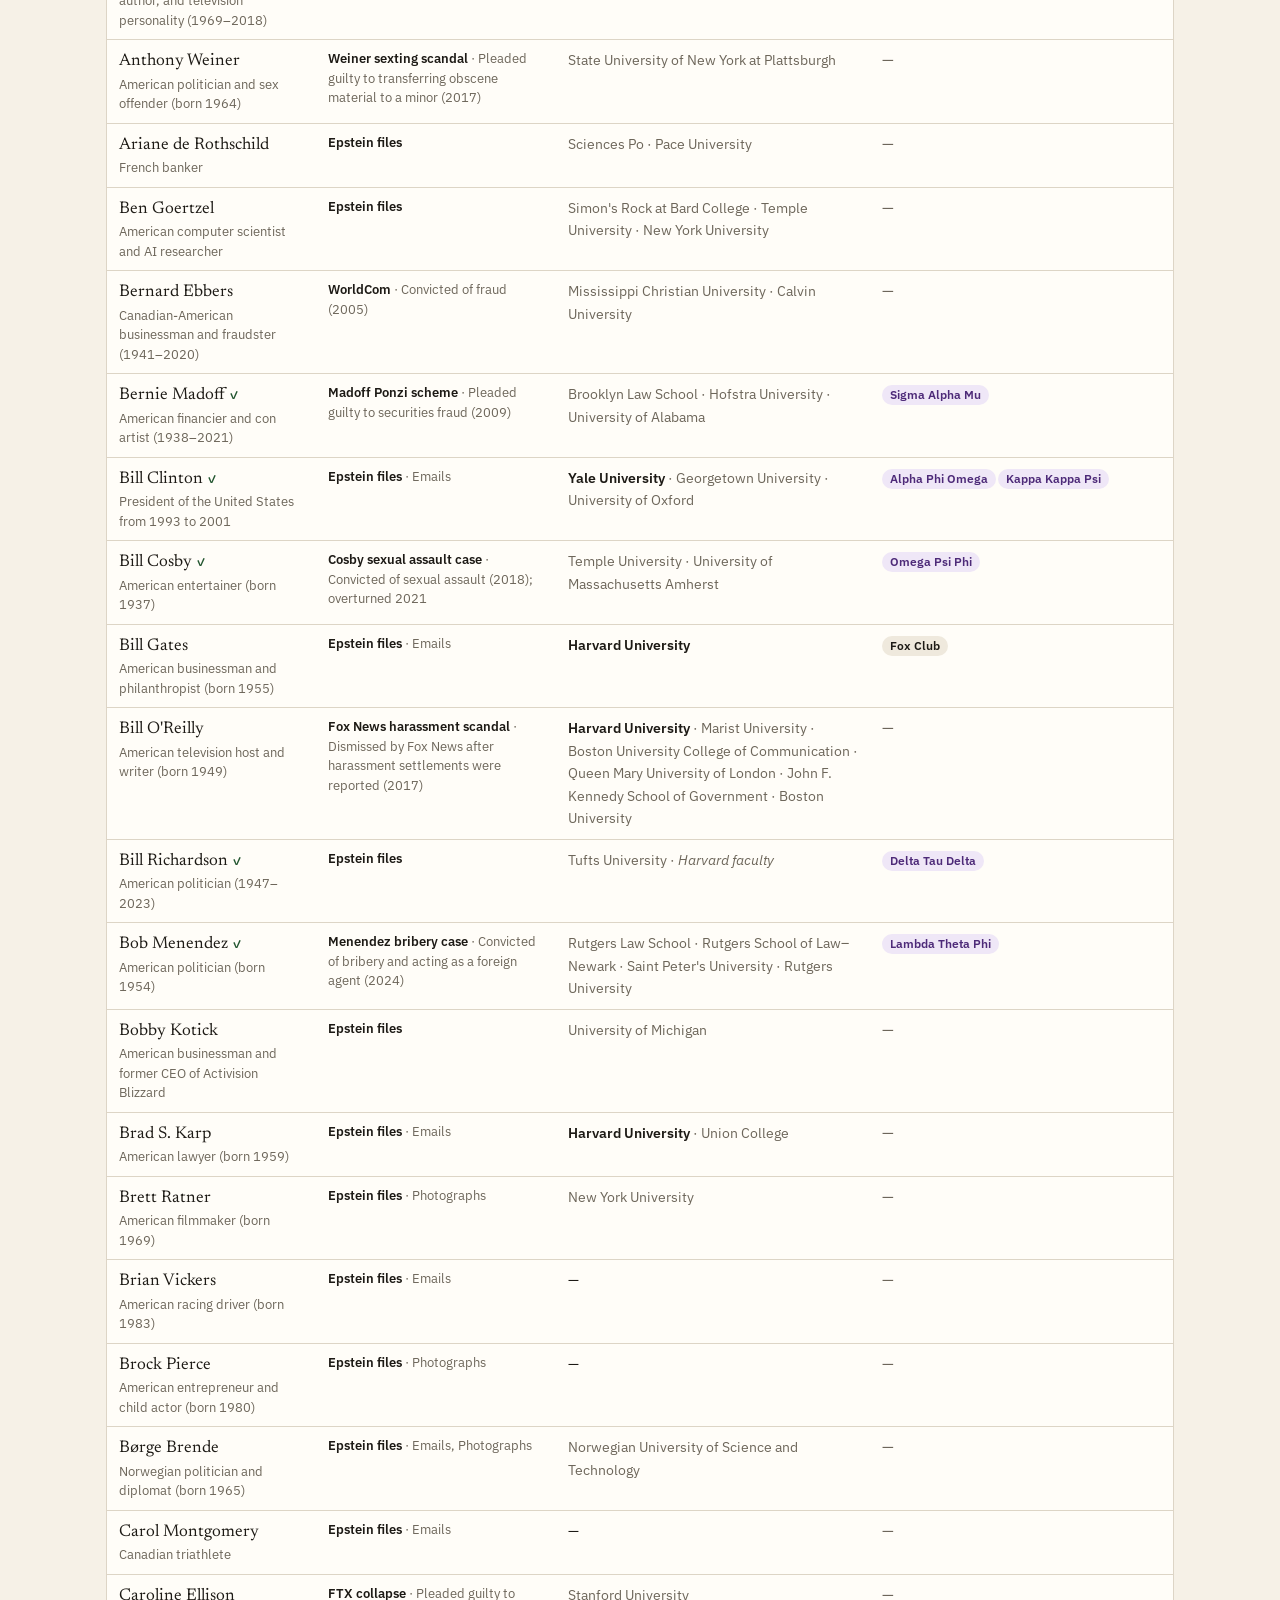
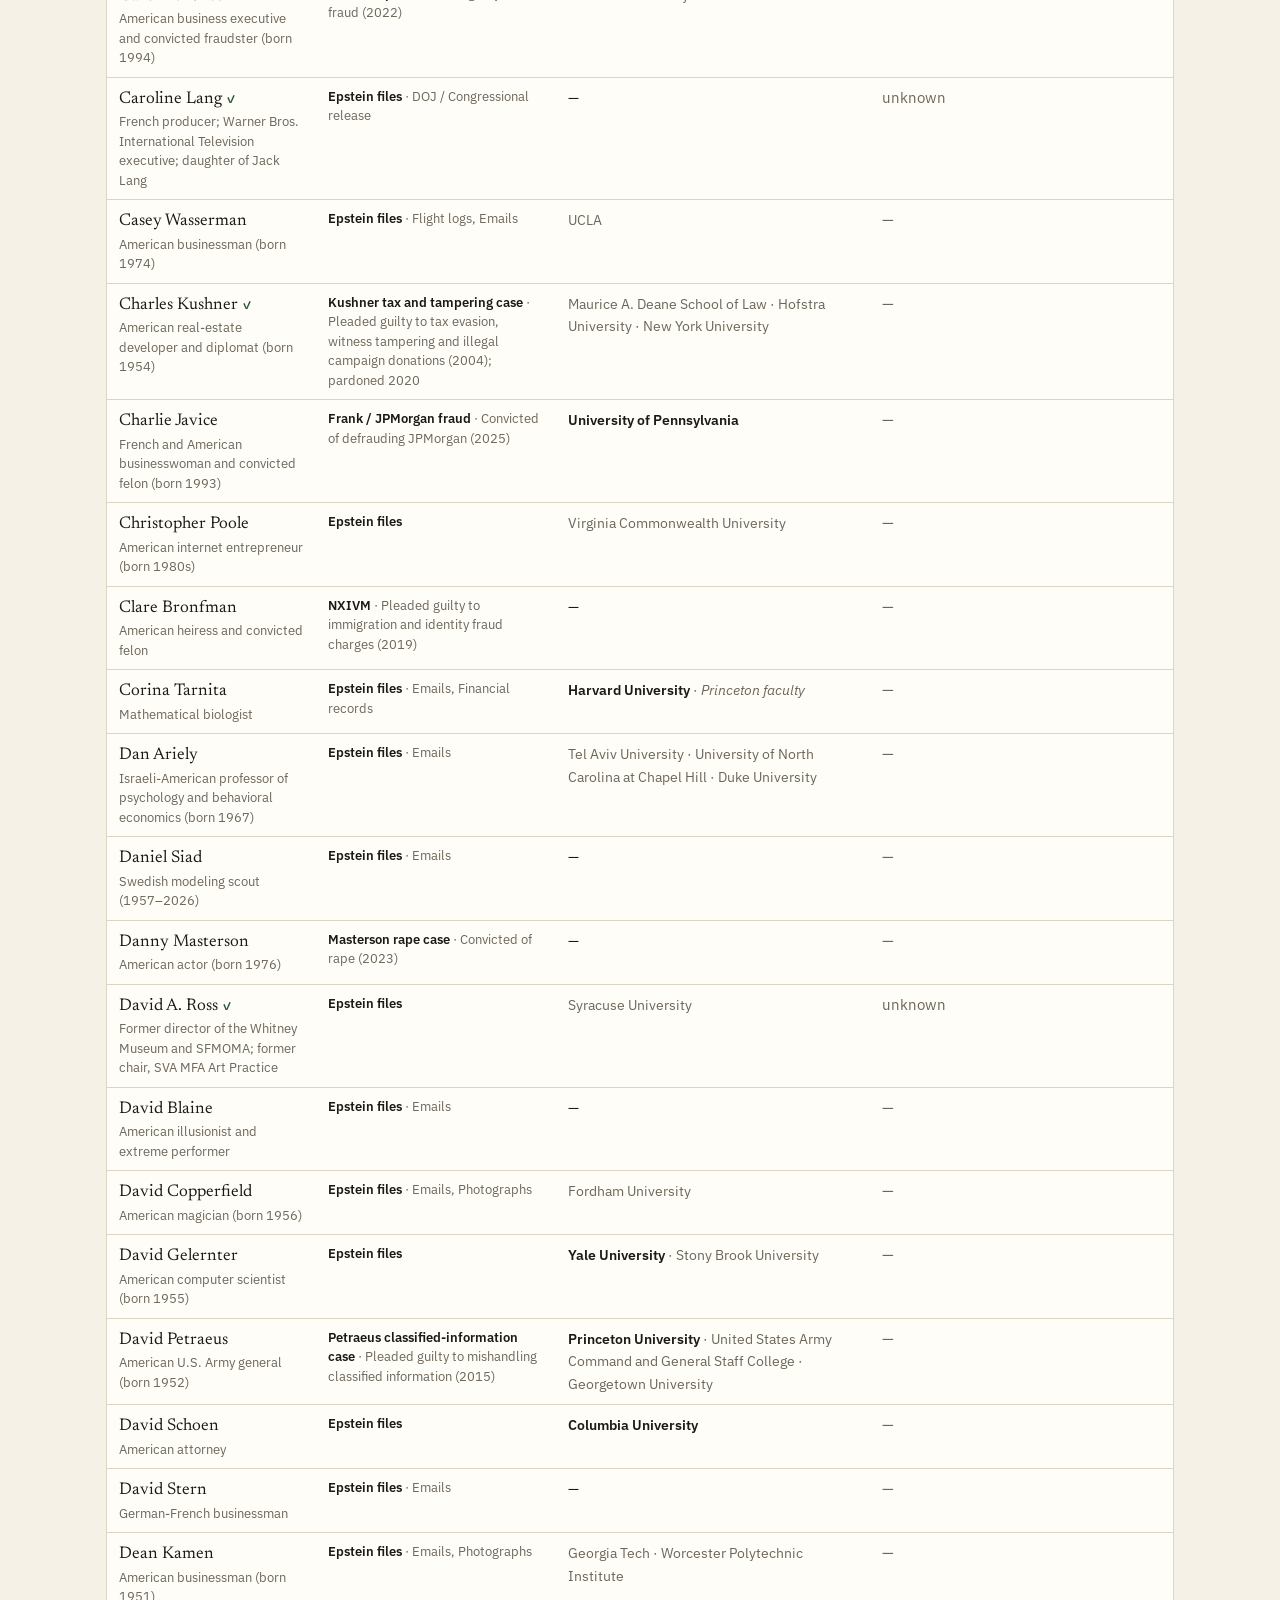
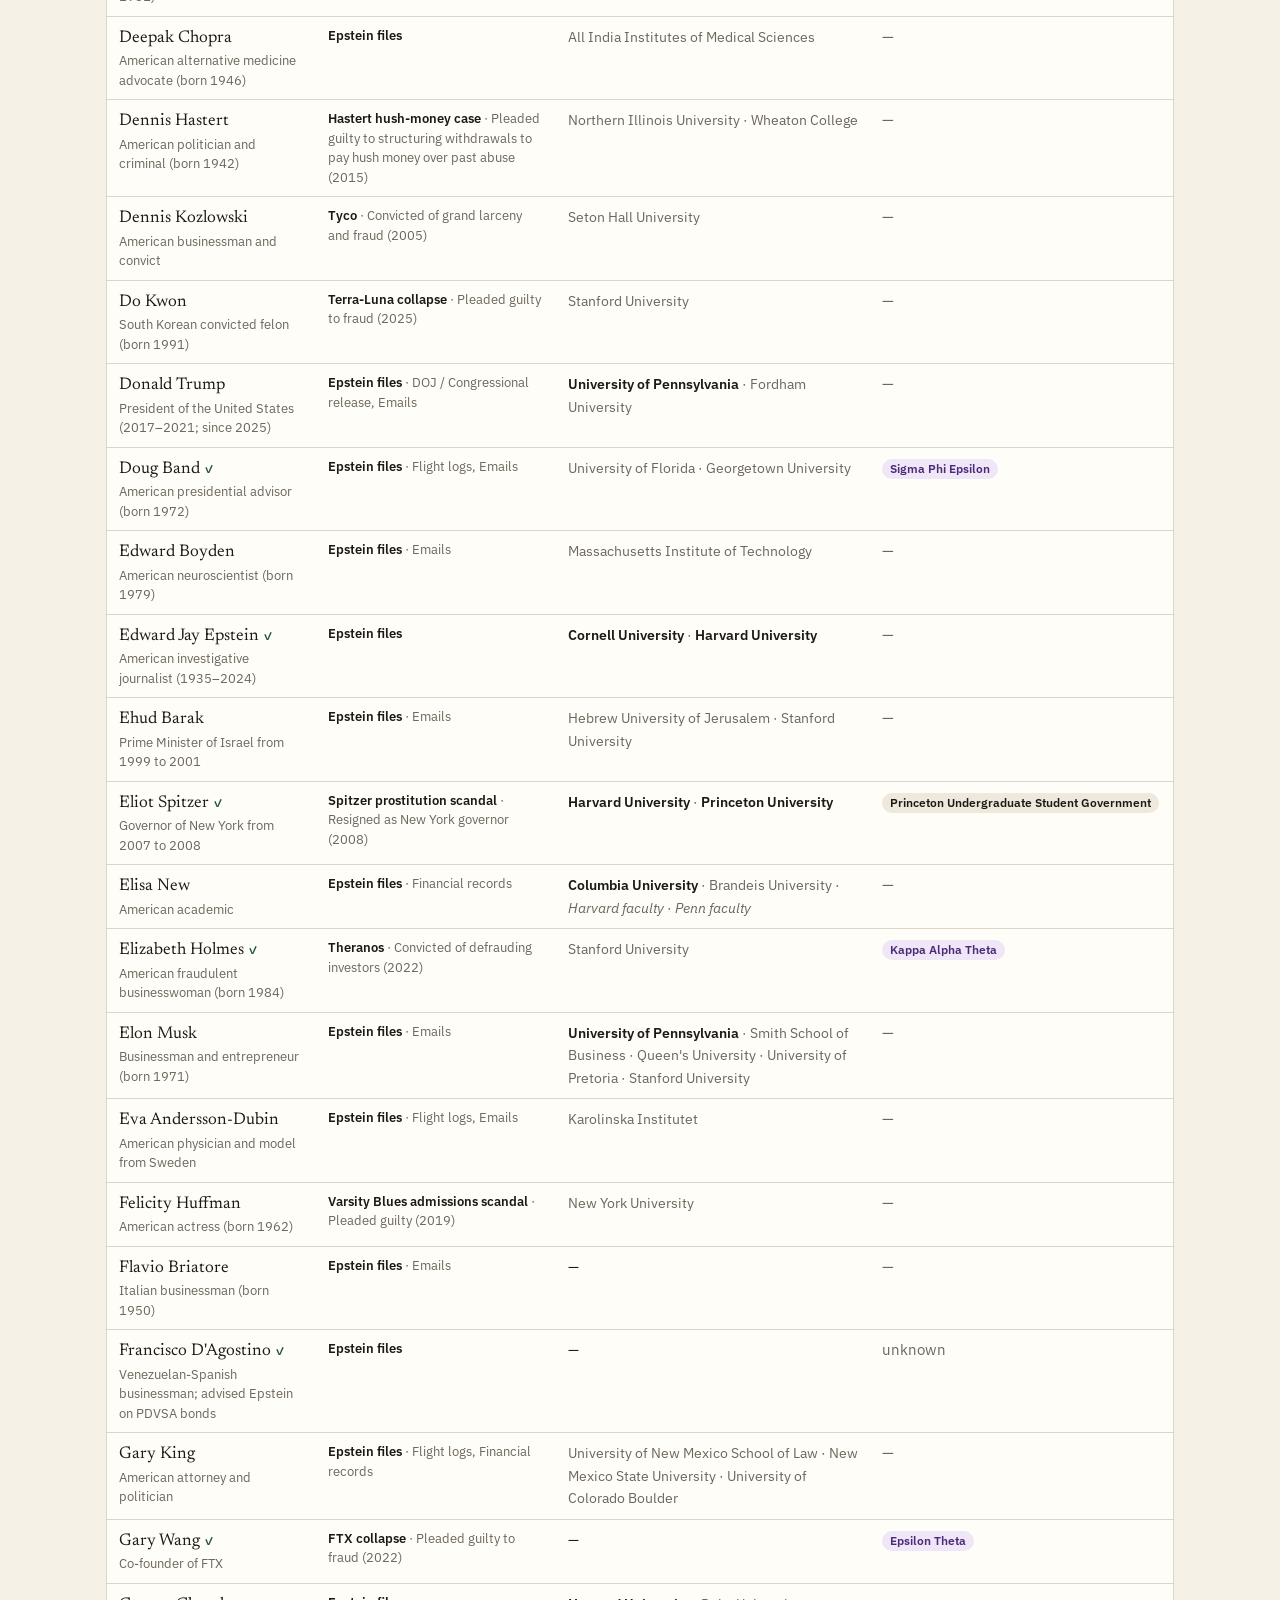
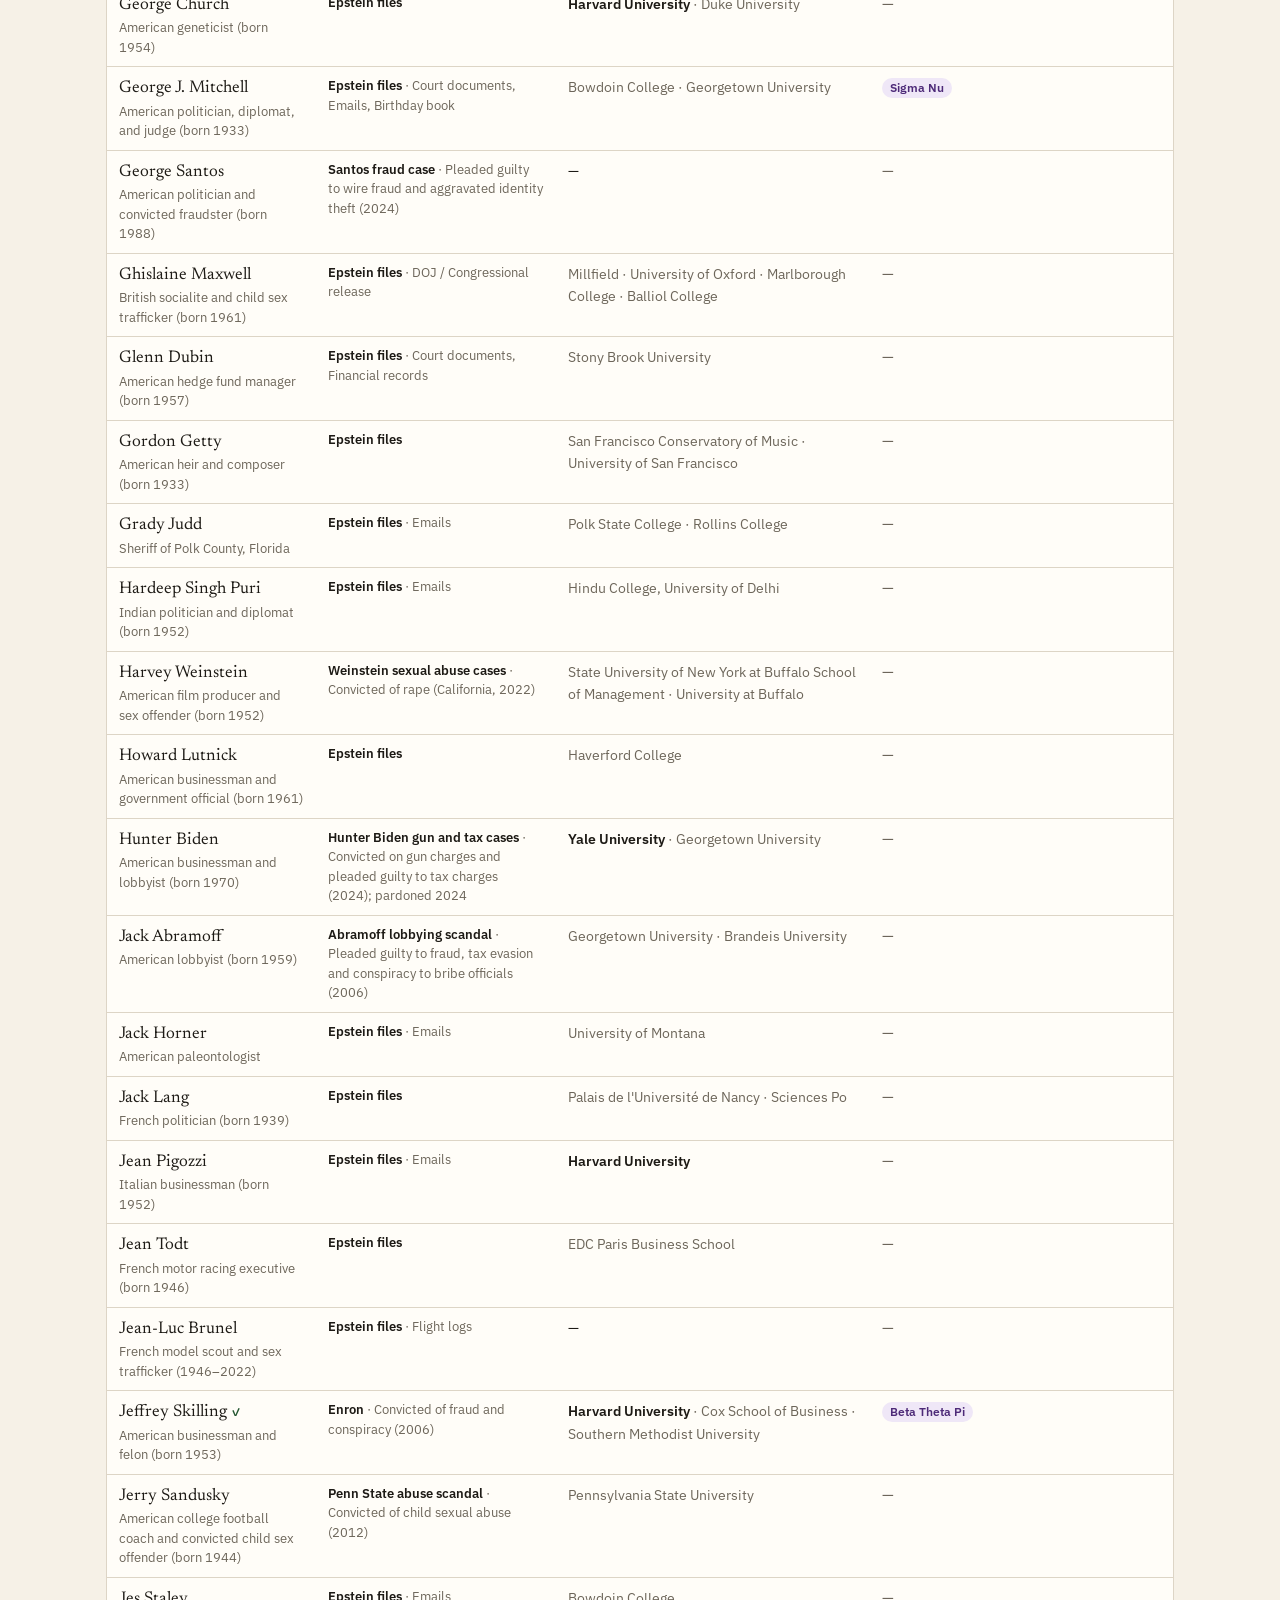
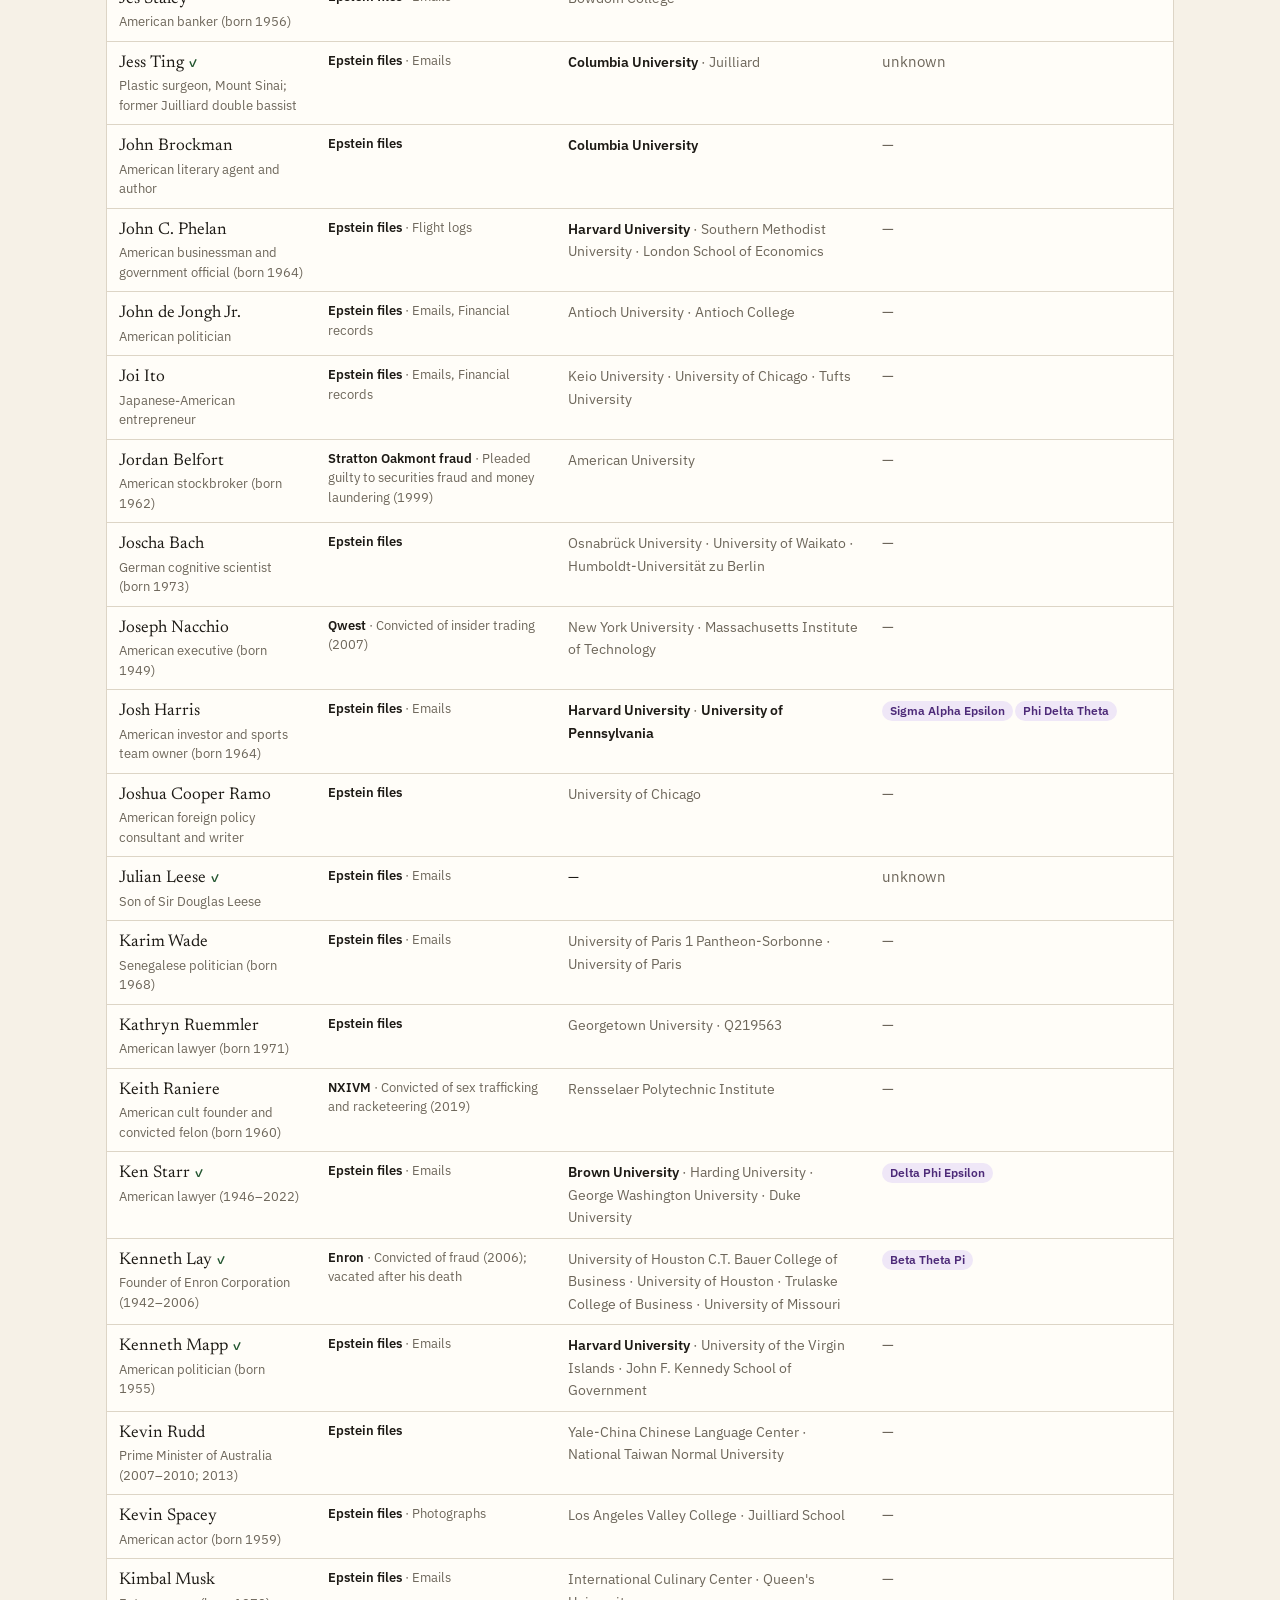
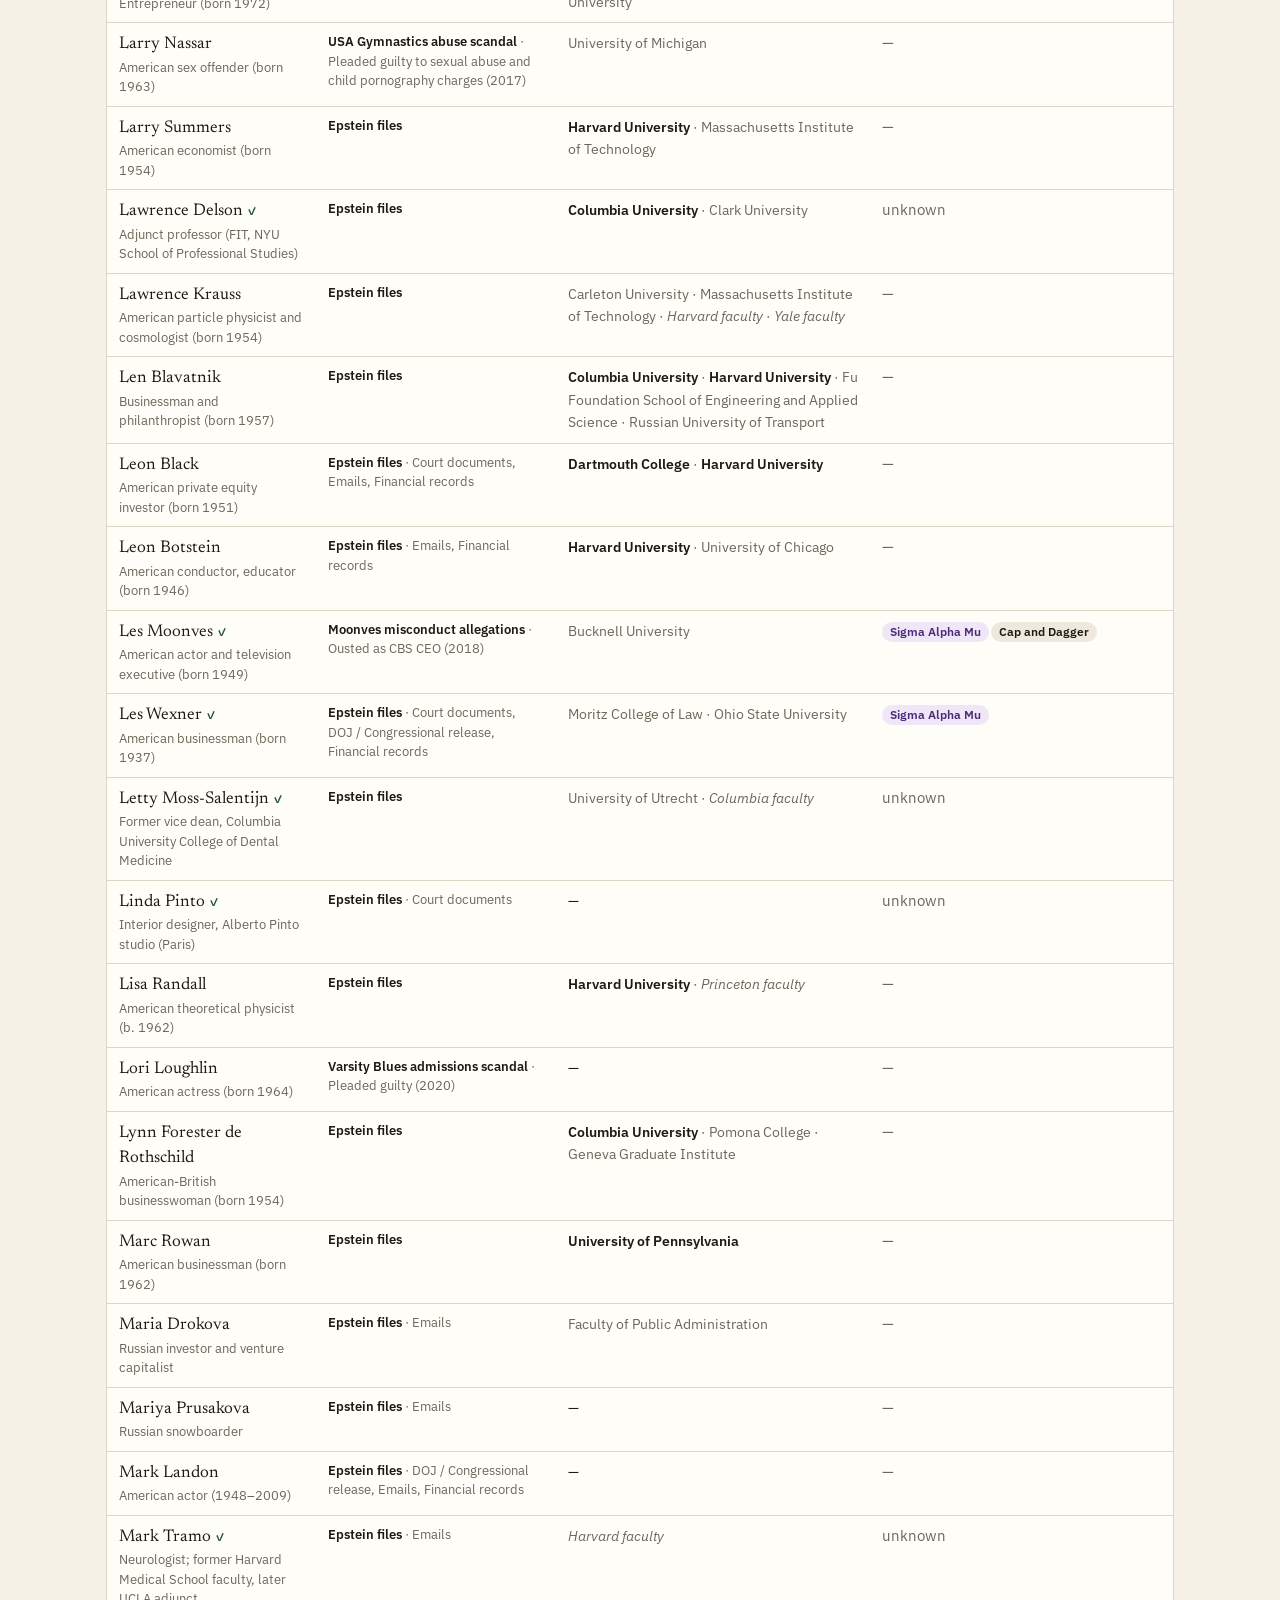
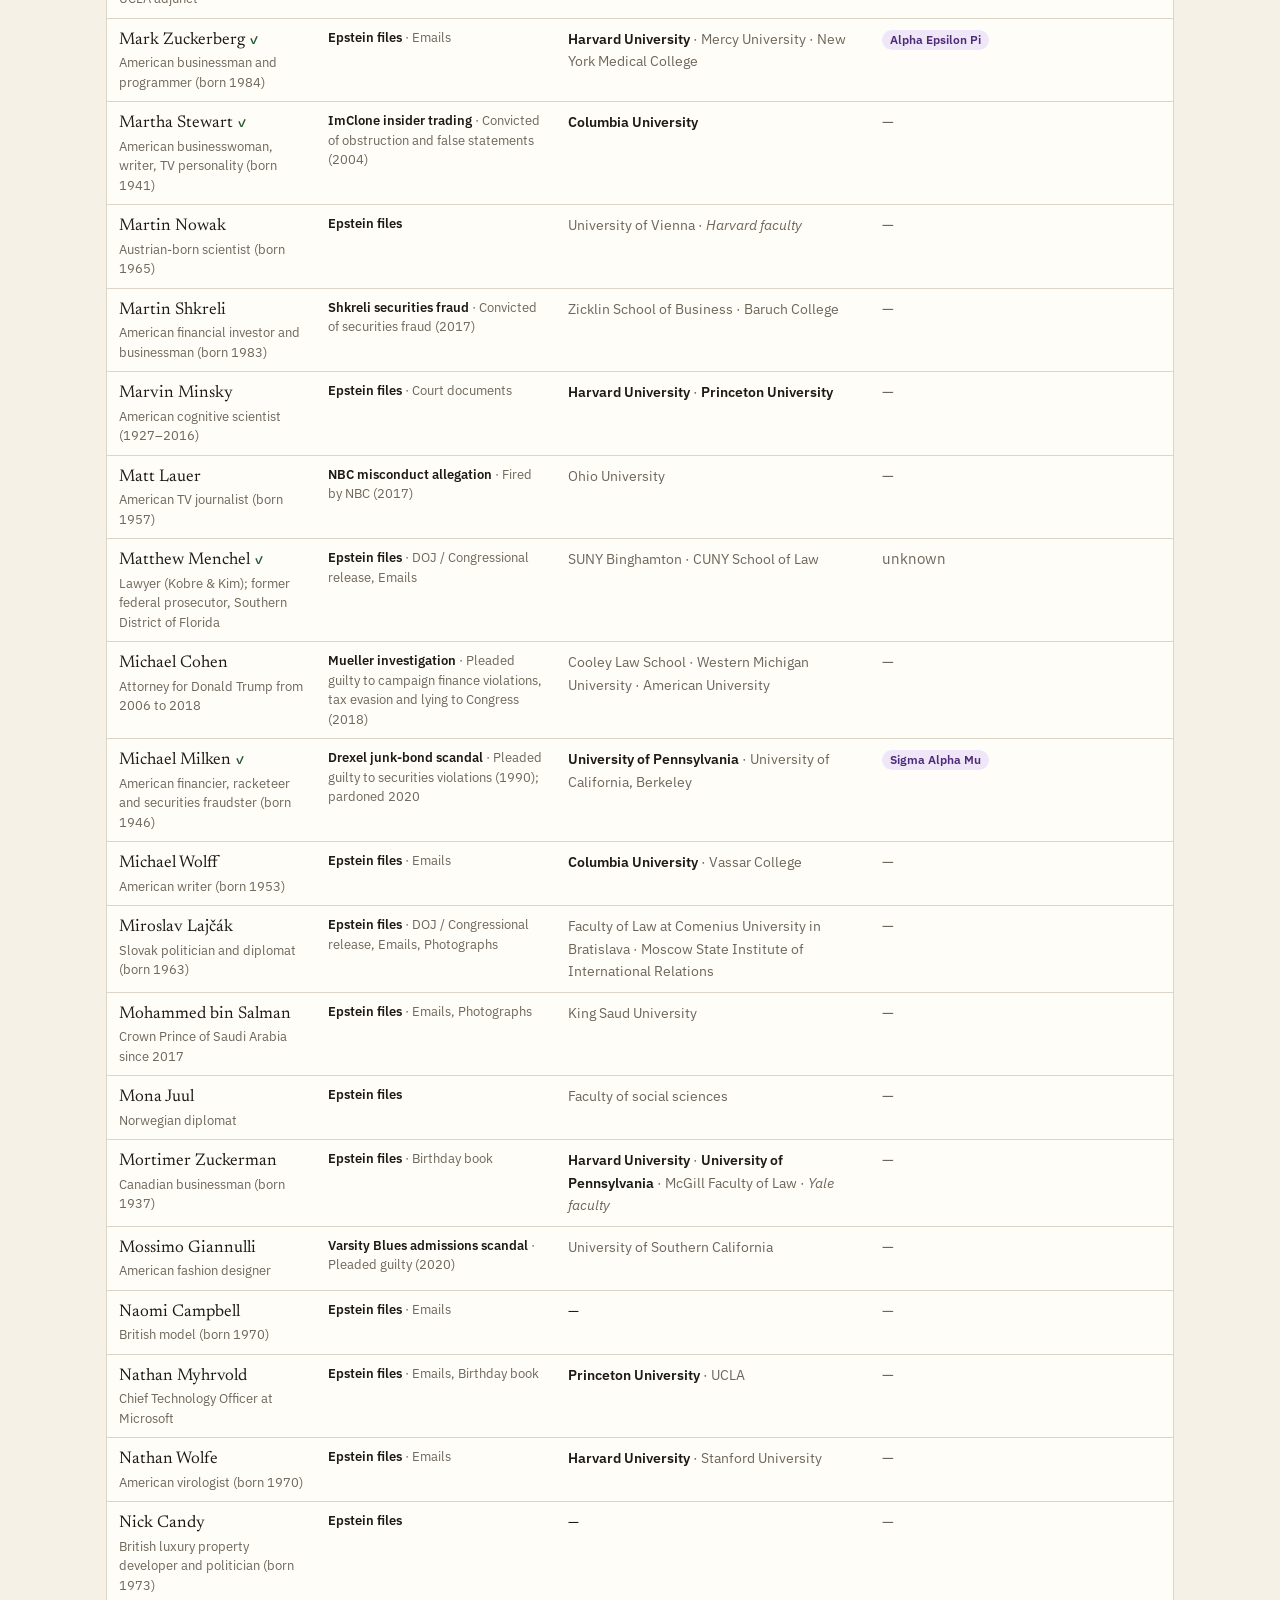
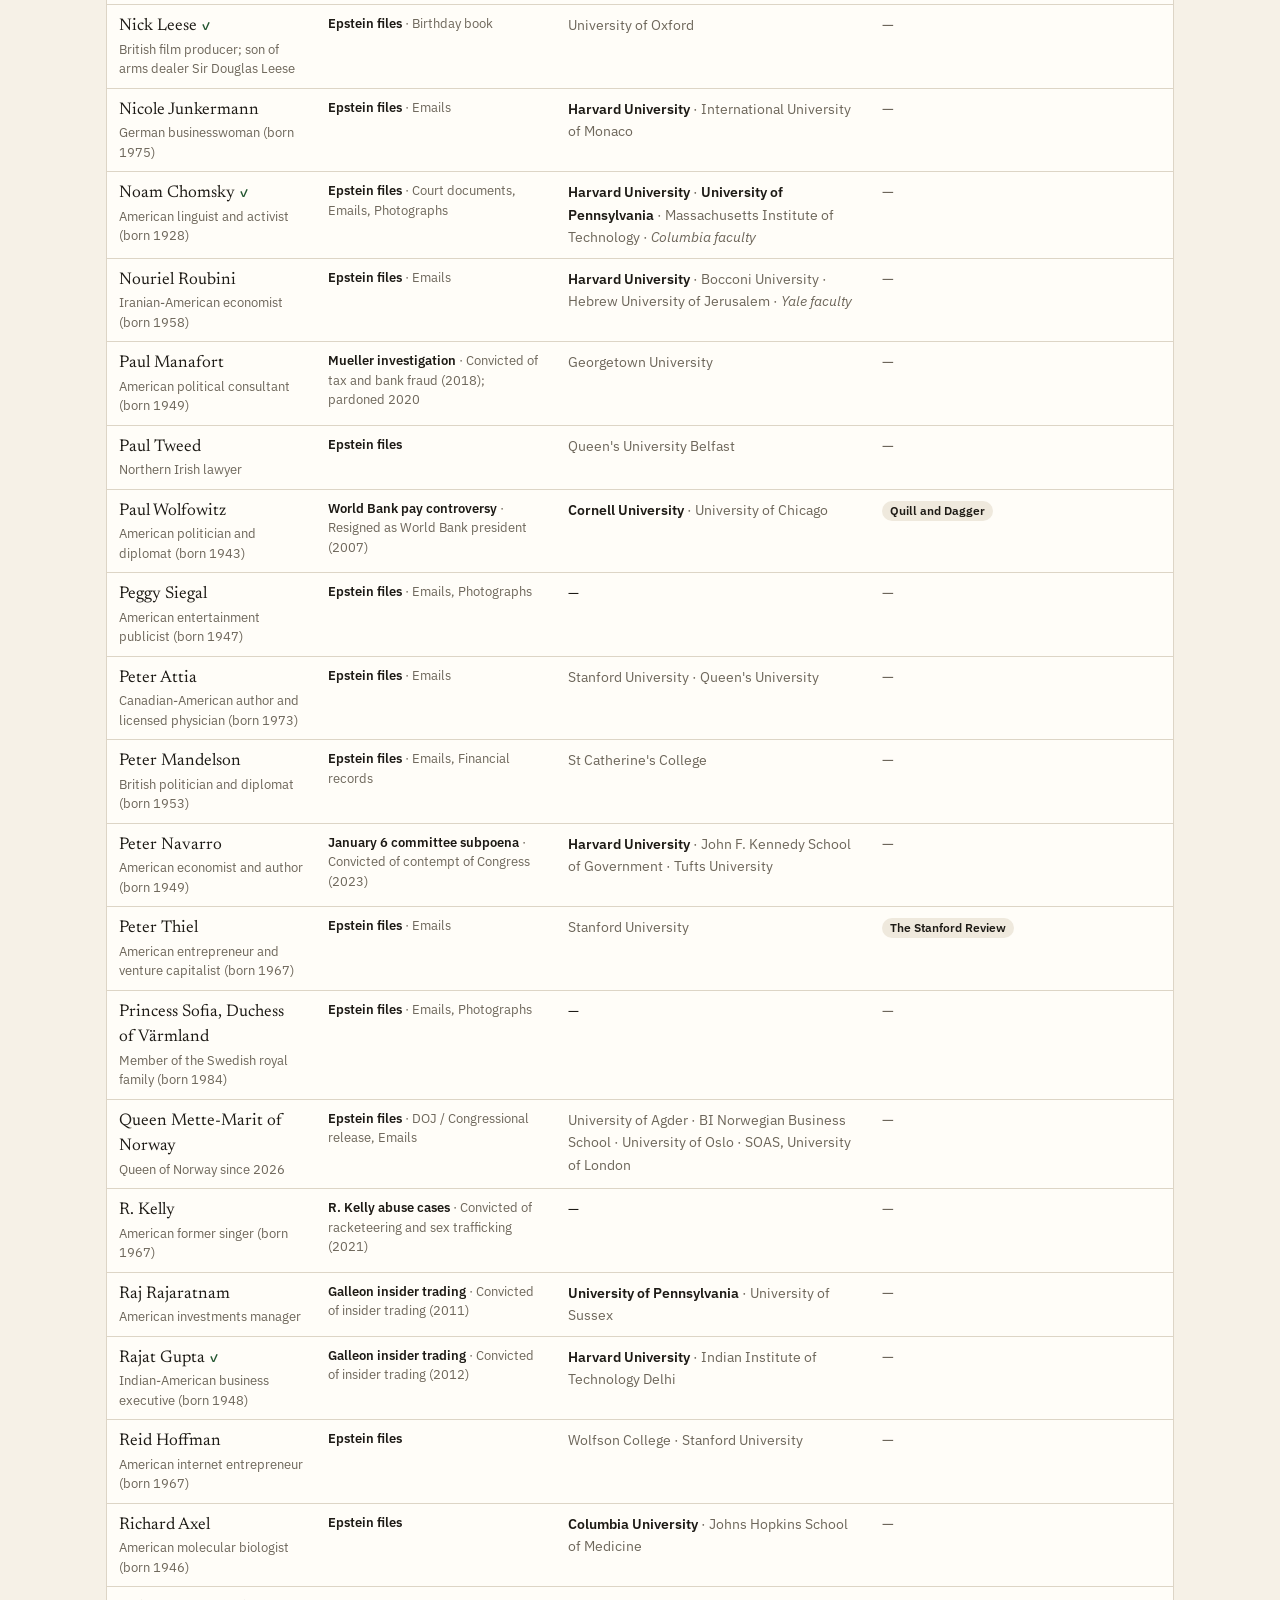
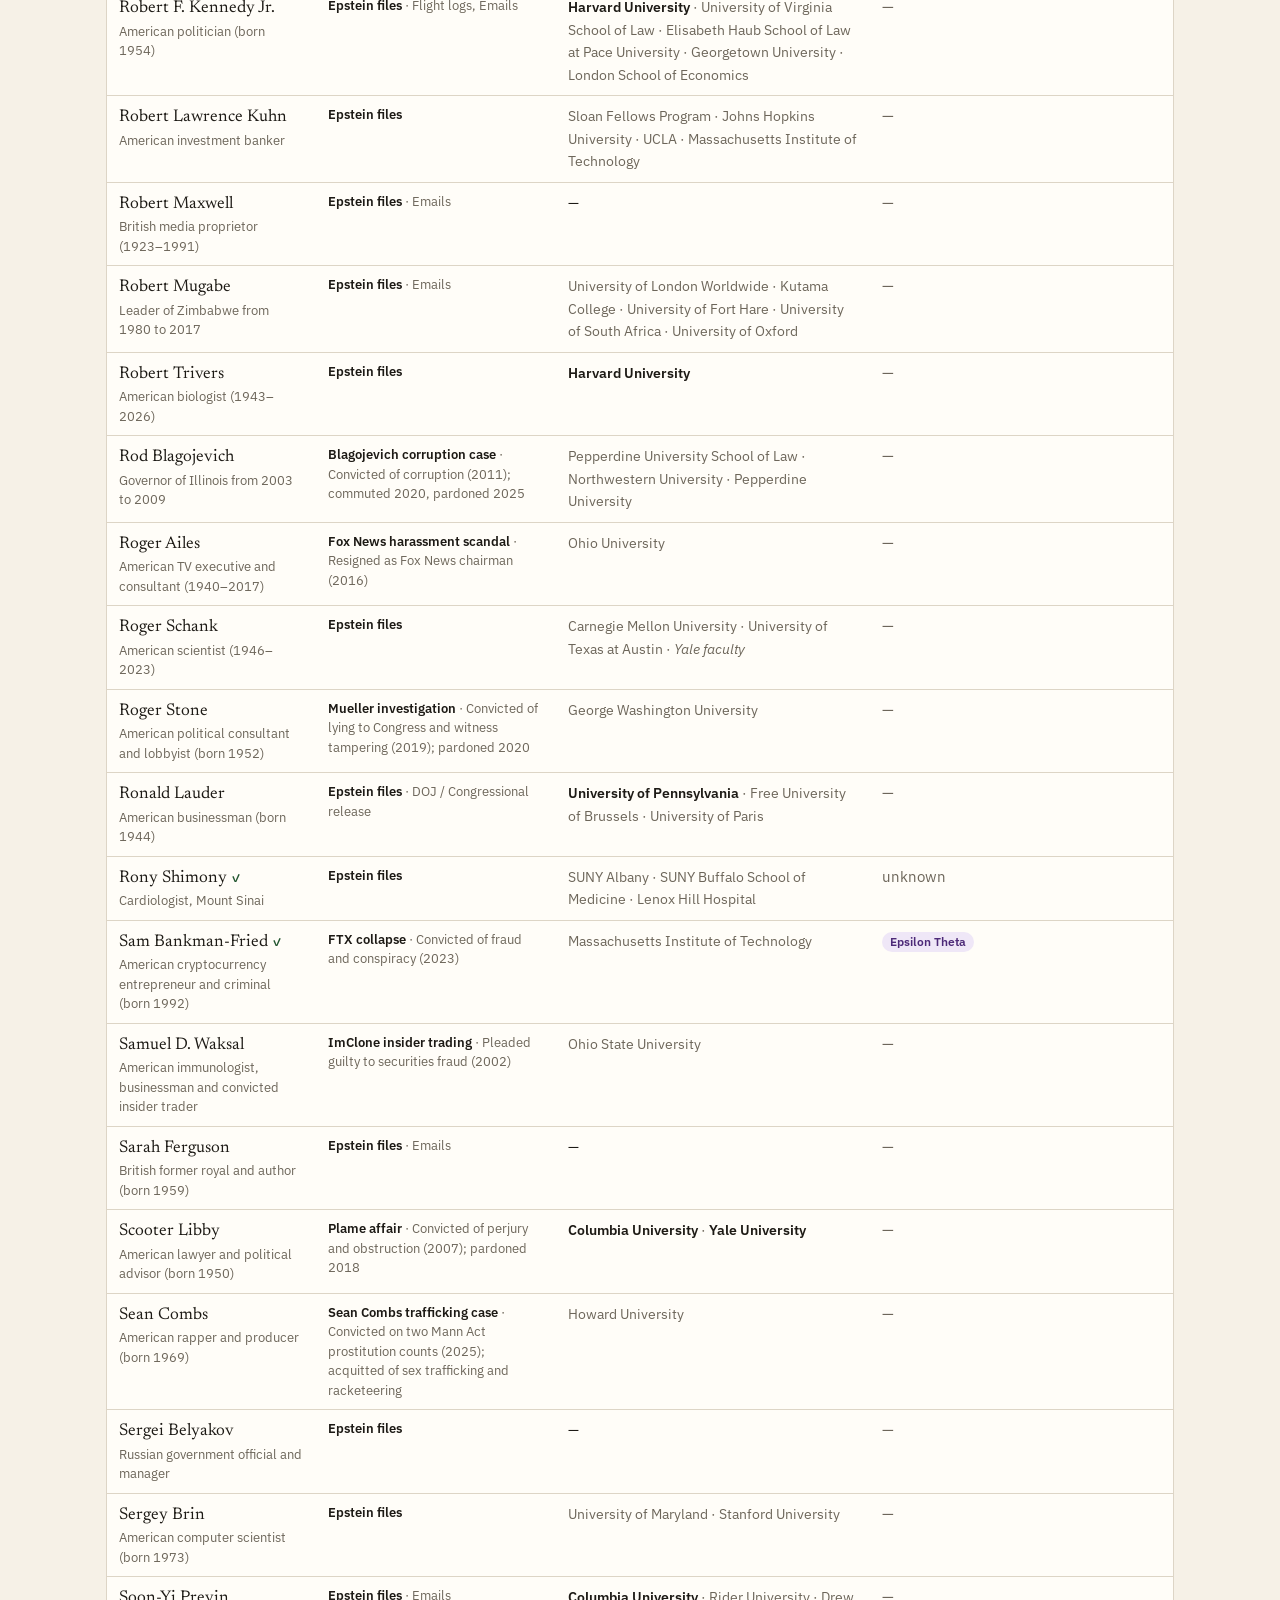
==== commit b0bc58c5: "Show societies and clubs on Web and List; verify org hits Co-Authored-By: Claude Opus 5.5 <noreply@a" ====
--- a/docs/list.html
+++ b/docs/list.html
@@ -72,7 +72,7 @@
     <label class="sr" for="fg">Case</label><select id="fg" class="opt"><option value="">All cases</option><option value="epstein">Epstein files</option><option value="scandal">Other scandals</option></select>
     <label class="sr" for="fs">School</label><select id="fs" class="opt"><option value="">Any school</option></select>
     <label class="sr" for="fc">Ivy status</label><select id="fc" class="opt"><option value="">Any Ivy</option><option value="hit">Attended an Ivy</option><option value="faculty">Ivy faculty</option><option value="none">No Ivy</option></select>
-    <label class="sr" for="ff">Fraternity</label><select id="ff" class="opt"><option value="">Any frat</option><option value="yes">In a frat</option><option value="unknown">Frat unknown</option><option value="no">No frat found</option></select>
+    <label class="sr" for="ff">Fraternity</label><select id="ff" class="opt"><option value="">Any frat</option><option value="yes">In a frat</option><option value="club">In a society/club</option><option value="unknown">Frat unknown</option><option value="no">No frat found</option></select>
     <label class="sr" for="fd">Document</label><select id="fd" class="opt"><option value="">Any document</option></select>
   </div>
 
@@ -82,7 +82,7 @@
         <th aria-sort="ascending" data-k="name"><button>Name</button></th>
         <th data-k="case"><button>Case</button></th>
         <th data-k="ivy"><button>Colleges</button></th>
-        <th data-k="frat"><button>Fraternity</button></th>
+        <th data-k="frat"><button>Frats &amp; clubs</button></th>
       </tr></thead>
       <tbody id="tb"></tbody>
     </table>
@@ -116,7 +116,7 @@
 function ivyRank(p){const v=Object.values(p.schools).filter(x=>x.status!=="no");return v.length?Math.min(...v.map(x=>RANK[x.status])):(p.colleges.length?5:9)}
 function val(p,k){
   if(k==="ivy")return ivyRank(p);
-  if(k==="frat")return RANK[p.frat.status]??3;
+  if(k==="frat")return (RANK[p.frat.status]??3)-(clubs(p).length?.5:0);
   if(k==="case")return (p.cases[0]?.case||"~Epstein files").toLowerCase();
   return clean(p.name).toLowerCase();
 }
@@ -130,7 +130,7 @@
   if(fc==="hit"&&!sch.some(x=>x.status==="yes"||x.status==="possible"))return false;
   if(fc==="faculty"&&!sch.some(x=>x.faculty))return false;
   if(fc==="none"&&Object.values(p.schools).some(x=>x.status!=="no"))return false;
-  if(ff&&p.frat.status!==ff)return false;
+  if(ff==="club"){if(!clubs(p).length)return false}else if(ff&&p.frat.status!==ff)return false;
   if(fd&&!p.documents.includes(fd))return false;
   return true;
 }
@@ -158,15 +158,18 @@
     ${p.note?`<p style="margin:6px 0">${esc(p.note)}</p>`:""}
     <h3>Education</h3>${esc(p.education.join(" · ")||"None found")}${srcs?` <span class="muted">(${srcs})</span>`:""}
     ${Object.entries(p.schools).map(([s,x])=>`<h3>${esc(s)} — ${x.status==="no"?"faculty":esc(x.status)}</h3>${evList(x.evidence)}`).join("")}
+    ${(p.orgs||[]).filter(o=>o.status==="yes").map(o=>`<h3>${esc(o.name)} — ${esc(o.kind)}</h3>${evList(o.evidence)}`).join("")}
     <h3>Fraternity${p.frat.orgs.length?" — "+esc(p.frat.orgs.join(", ")):""}</h3>${p.frat.status==="unknown"?"<p class='muted' style='margin:2px 0'>Unknown.</p>":evList(p.frat.evidence)}
     ${p.frat.honor_societies&&p.frat.honor_societies.length?`<h3>Honor societies (not counted)</h3>${esc(p.frat.honor_societies.join(", "))}`:""}
     <p style="margin:8px 0 0">${link}${p.verified?`<span class="ver">✓ ${p.manual?"researched":"verified"}</span>`:""}</p>
   </div>`;
 }
+function clubs(p){return (p.orgs||[]).filter(o=>o.status==="yes"&&o.kind!=="honor")}
 function fratCell(p){
-  if(p.frat.status==="unknown")return '<span class="muted">unknown</span>';
-  if(!p.frat.orgs.length)return '<span class="muted">—</span>';
-  return p.frat.orgs.map(o=>`<span class="pill greek">${esc(o)}</span>`).join("");
+  const c=clubs(p);
+  if(p.frat.status==="unknown"&&!c.length)return '<span class="muted">unknown</span>';
+  if(!p.frat.orgs.length&&!c.length)return '<span class="muted">—</span>';
+  return p.frat.orgs.map(o=>`<span class="pill greek">${esc(o)}</span>`).join("")+c.map(o=>`<span class="pill" style="background:var(--hl)">${esc(o.name)}</span>`).join("");
 }
 function rows(){
   return DATA.filter(match).sort((a,b)=>{
@@ -182,8 +185,9 @@
     $("lb").innerHTML=rs.length?rs.map((p,i)=>{
       const o=open.has(p.name);
       const g=p.frat.status==="unknown"?'<span class="lgreek none">unk.</span>':p.frat.orgs.length?`<span class="lgreek">${esc(p.frat.orgs.map(greek).join(" "))}</span>`:'<span class="lgreek none">—</span>';
+      const cl=clubs(p).length?`<span class="tag" style="color:var(--club)">${esc(clubs(p).map(o=>o.name).join(" · "))}</span>`:"";
       const tag=p.cases.length?`<span class="tag">${esc(p.cases.map(c=>c.case).join(" · "))}</span>`:"";
-      return `<div class="lrow${o?" open":""}"><div class="lname"><button class="toggle" data-n="${i}" aria-expanded="${o}">${esc(clean(p.name))}</button>${colleges(p,true)}${tag}</div>${g}</div>${o?`<div class="ldetail">${detail(p,true)}</div>`:""}`;
+      return `<div class="lrow${o?" open":""}"><div class="lname"><button class="toggle" data-n="${i}" aria-expanded="${o}">${esc(clean(p.name))}</button>${colleges(p,true)}${cl}${tag}</div>${g}</div>${o?`<div class="ldetail">${detail(p,true)}</div>`:""}`;
     }).join(""):`<p class="empty">No matches.</p>`;
     $("lb").onclick=toggleHandler(rs);
   }else{
--- a/docs/assets/site.css
+++ b/docs/assets/site.css
@@ -1,20 +1,20 @@
 :root{
   --bg:#f6f1e7;--surface:#fffdf8;--ink:#1d1a15;--muted:#6d665a;--line:#ddd5c6;--hl:#efe9dd;--dot:#c9c1b2;
   --yes:#22552f;--yes-bg:#e3efe5;--maybe:#7a4d00;--maybe-bg:#f7ead0;--greek:#4d2a78;--greek-bg:#efe7f7;
-  --college:#1f4e79;--frat:#7a2e5a;
+  --college:#1f4e79;--frat:#7a2e5a;--club:#a14a00;--pub:#1d6b63;--honor:#6d665a;
   --serif:'Newsreader',Georgia,serif;--sans:'IBM Plex Sans',system-ui,sans-serif;--mono:'IBM Plex Mono',ui-monospace,monospace;
 }
 @media (prefers-color-scheme: dark){
   :root:not([data-theme="light"]){
     --bg:#15130f;--surface:#1d1a15;--ink:#efe9dd;--muted:#a39a89;--line:#332e26;--hl:#25211a;--dot:#4a4439;
     --yes:#8fd19e;--yes-bg:#1b3222;--maybe:#e6b454;--maybe-bg:#33280f;--greek:#cdb5f2;--greek-bg:#2c2140;
-    --college:#8cb8e6;--frat:#e59ac6;
+    --college:#8cb8e6;--frat:#e59ac6;--club:#f0a060;--pub:#6fcfc2;--honor:#a39a89;
   }
 }
 :root[data-theme="dark"]{
   --bg:#15130f;--surface:#1d1a15;--ink:#efe9dd;--muted:#a39a89;--line:#332e26;--hl:#25211a;--dot:#4a4439;
   --yes:#8fd19e;--yes-bg:#1b3222;--maybe:#e6b454;--maybe-bg:#33280f;--greek:#cdb5f2;--greek-bg:#2c2140;
-  --college:#8cb8e6;--frat:#e59ac6;
+  --college:#8cb8e6;--frat:#e59ac6;--club:#f0a060;--pub:#6fcfc2;--honor:#a39a89;
 }
 *{box-sizing:border-box}
 html,body{margin:0}
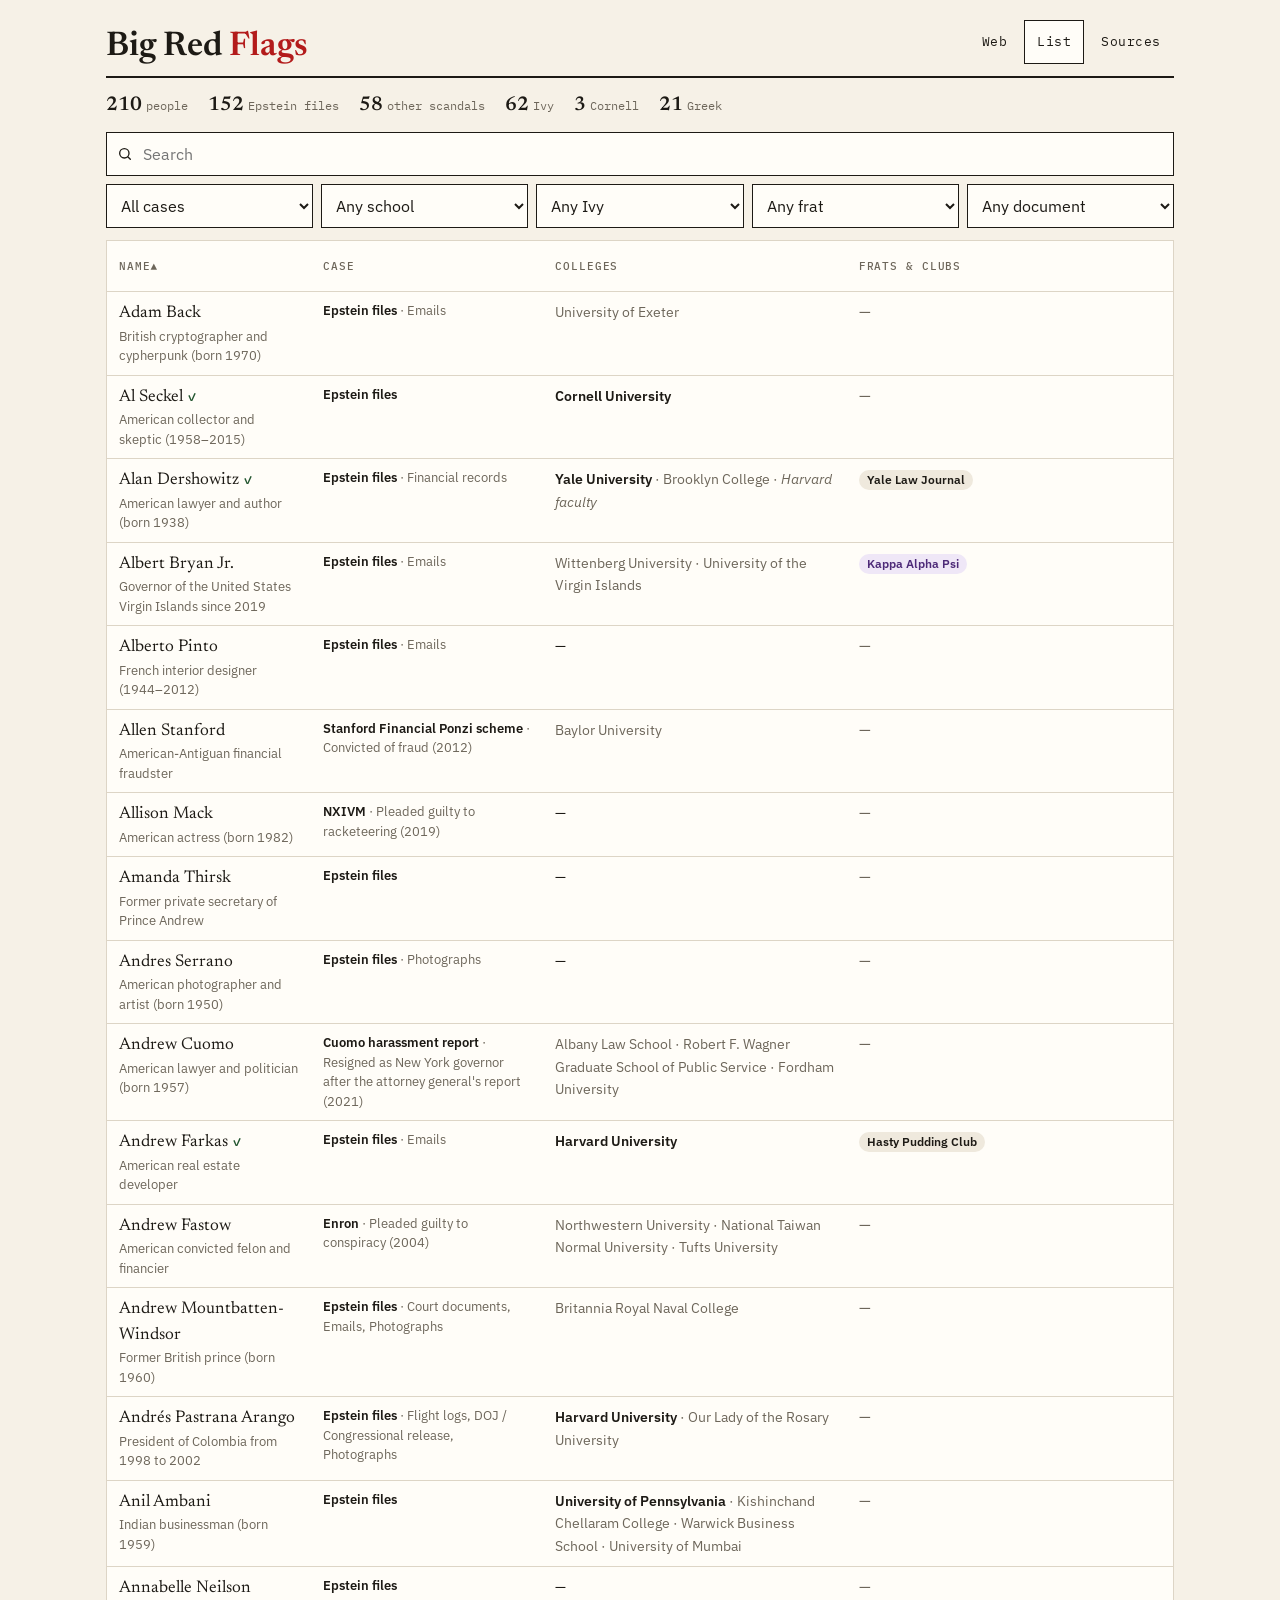
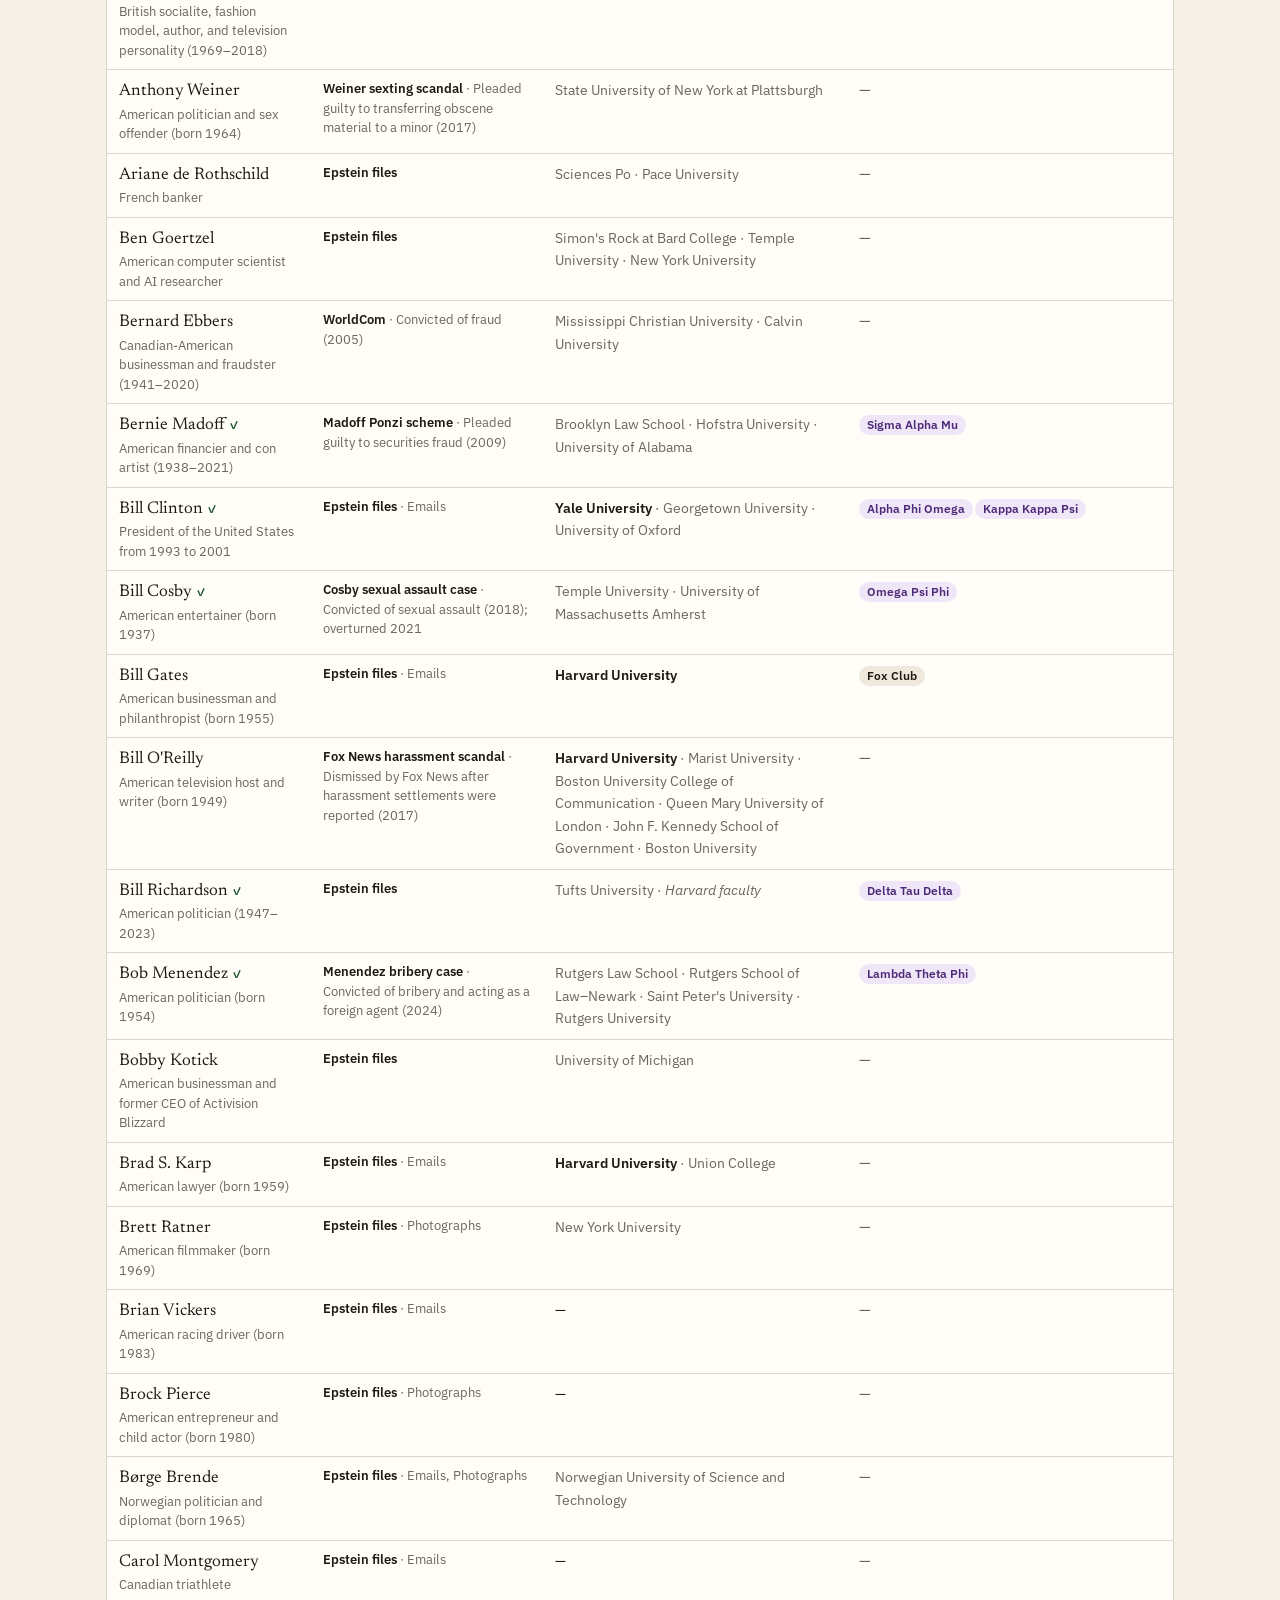
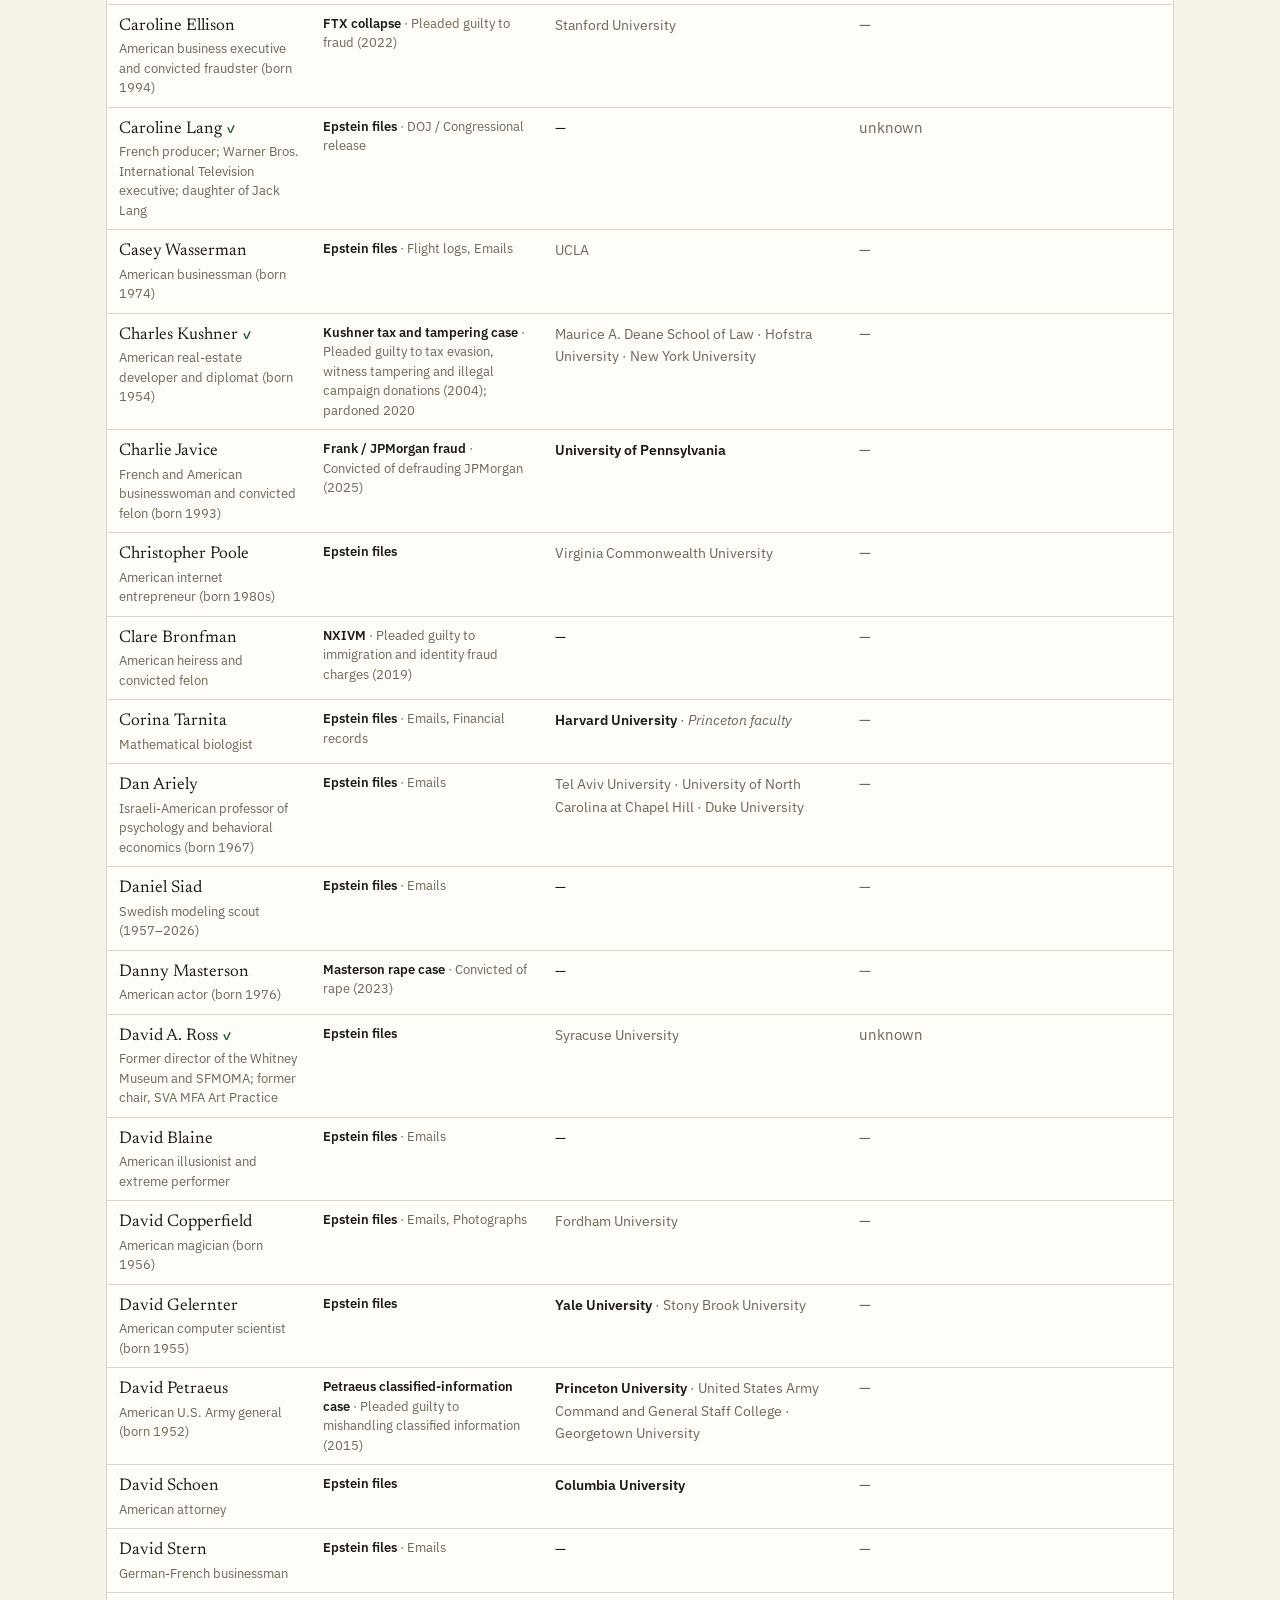
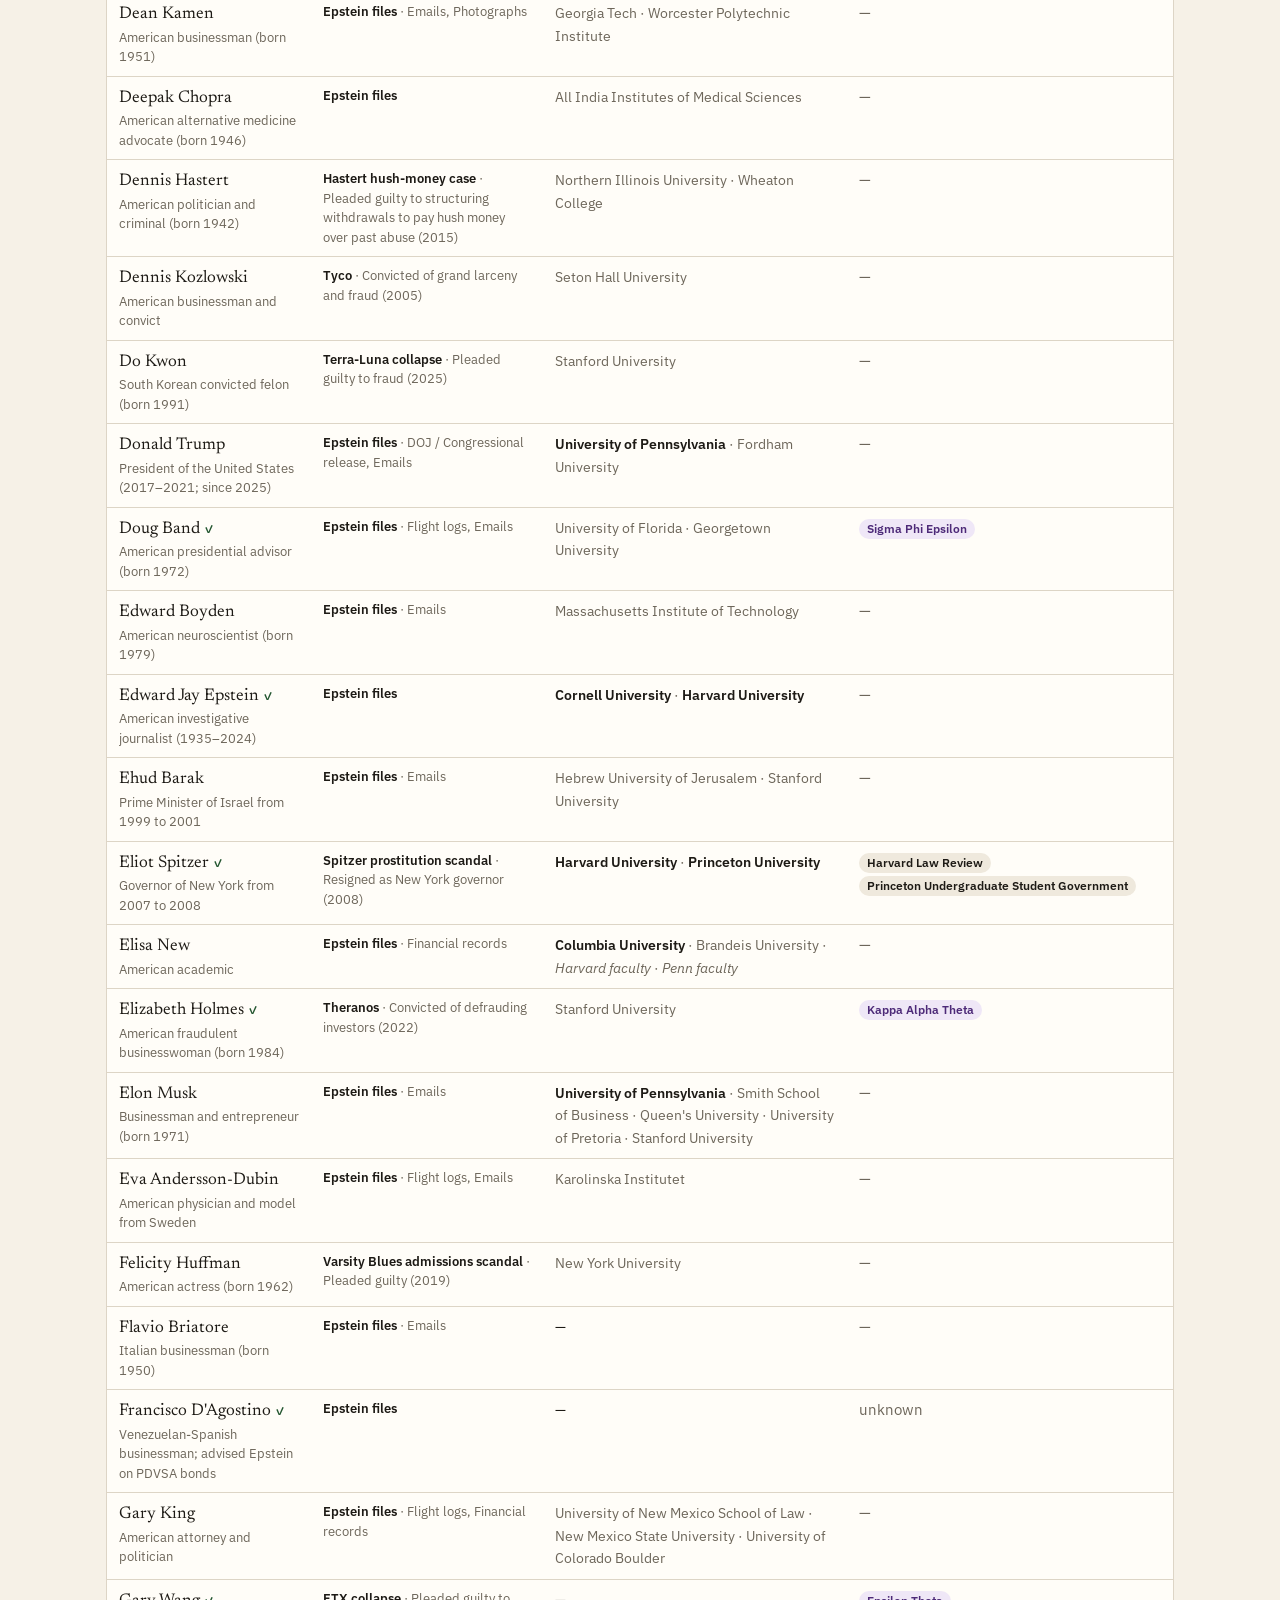
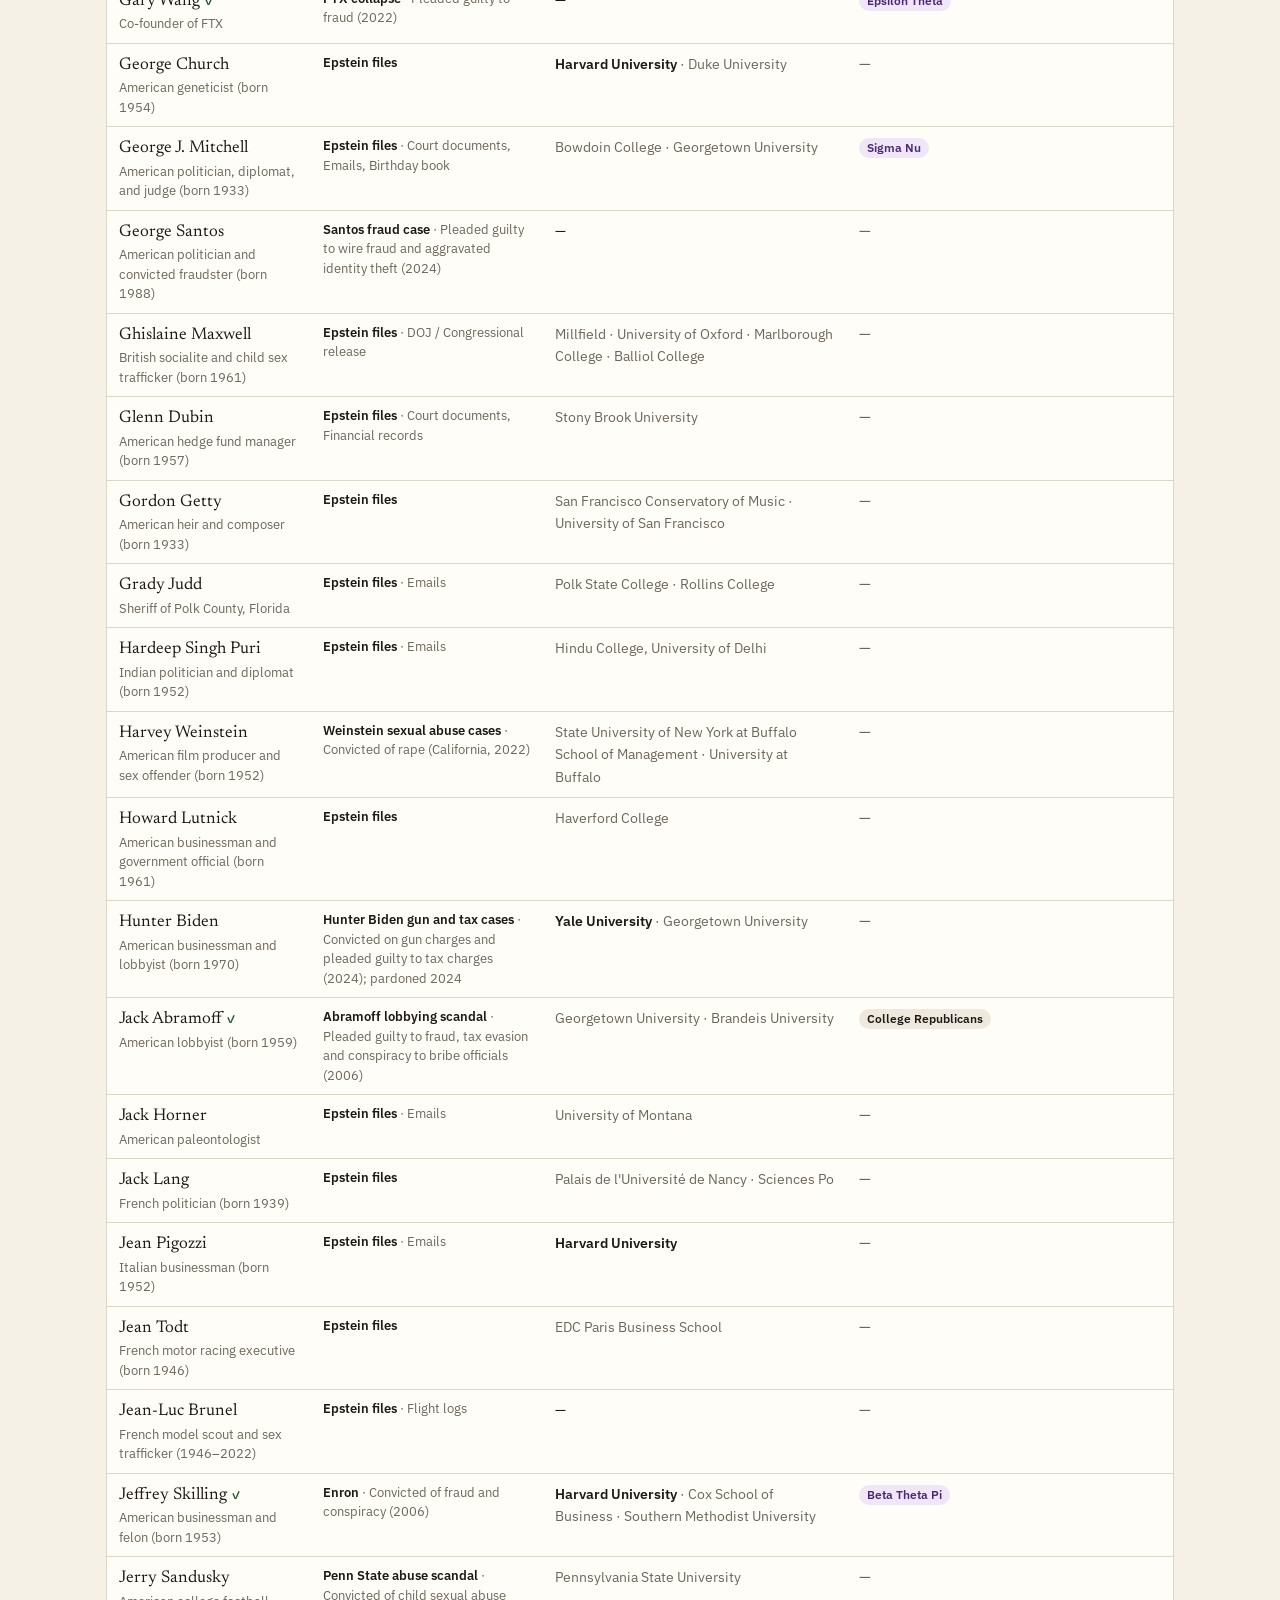
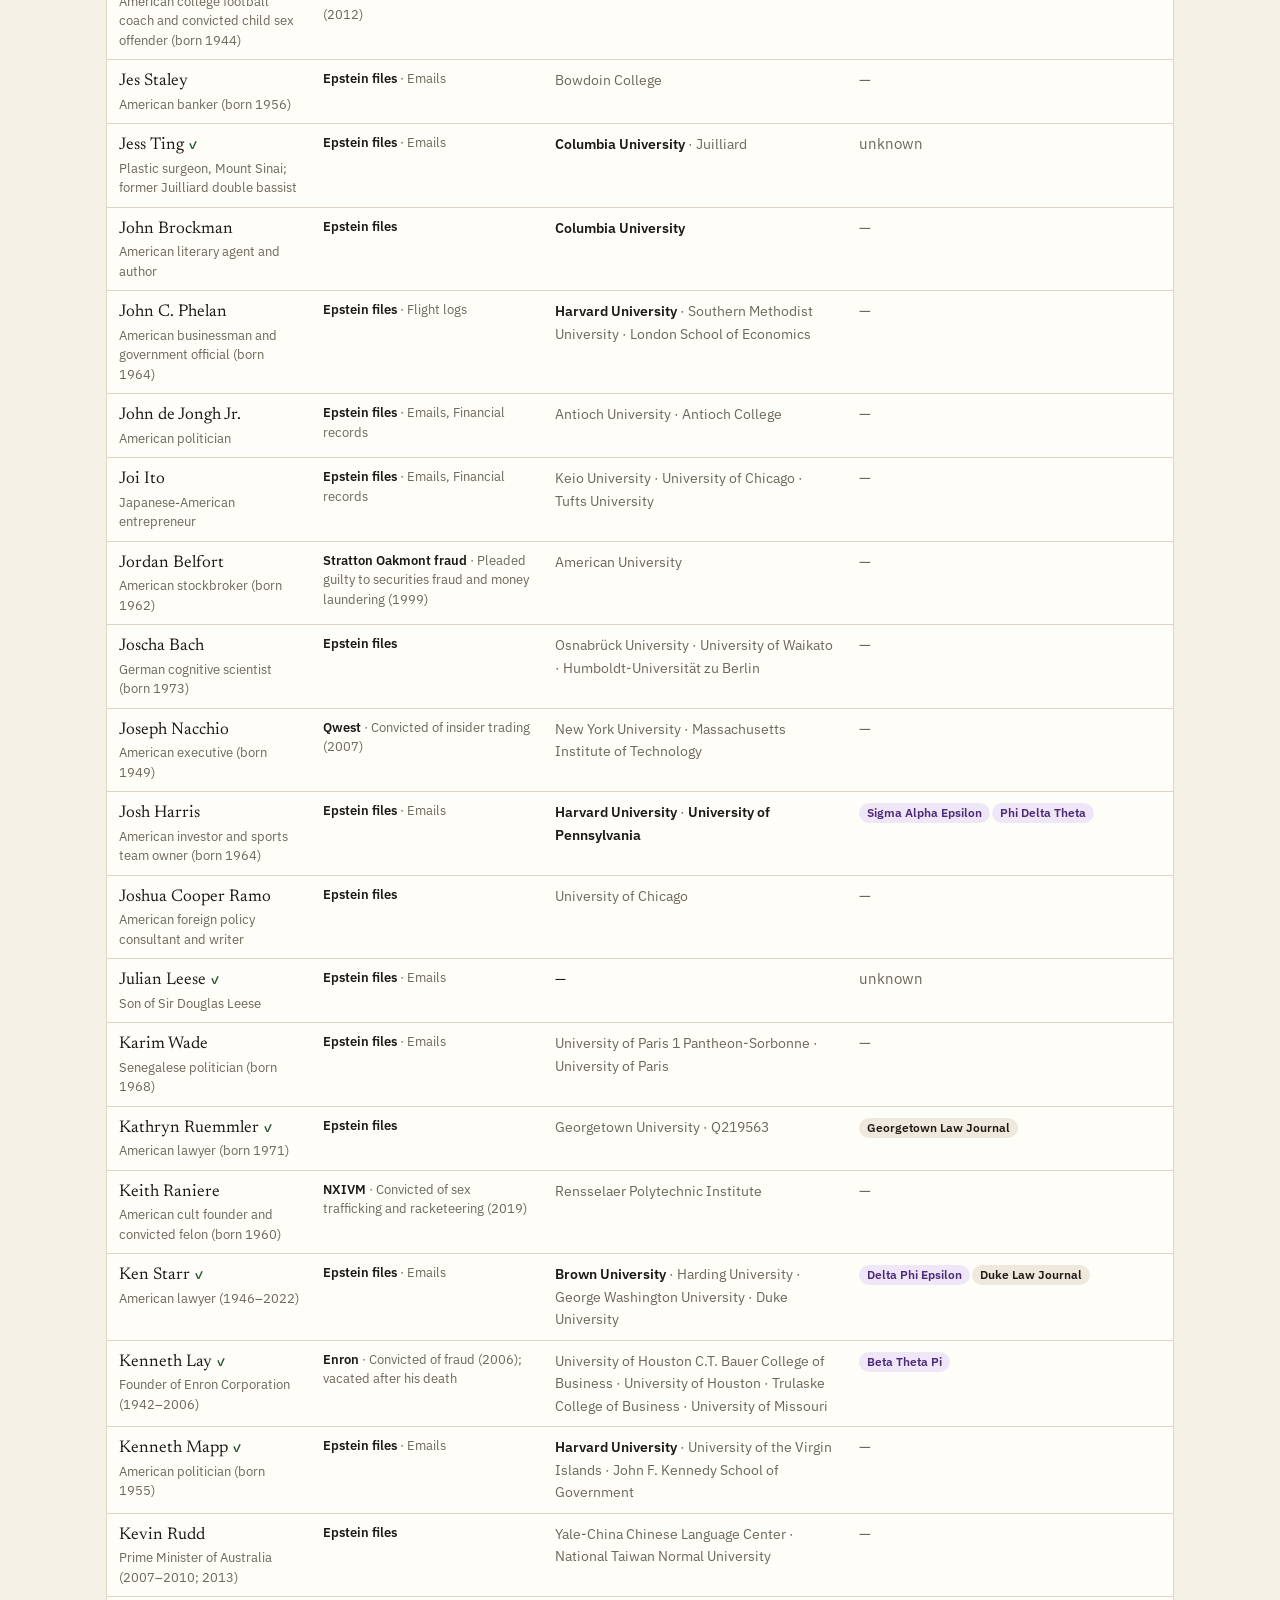
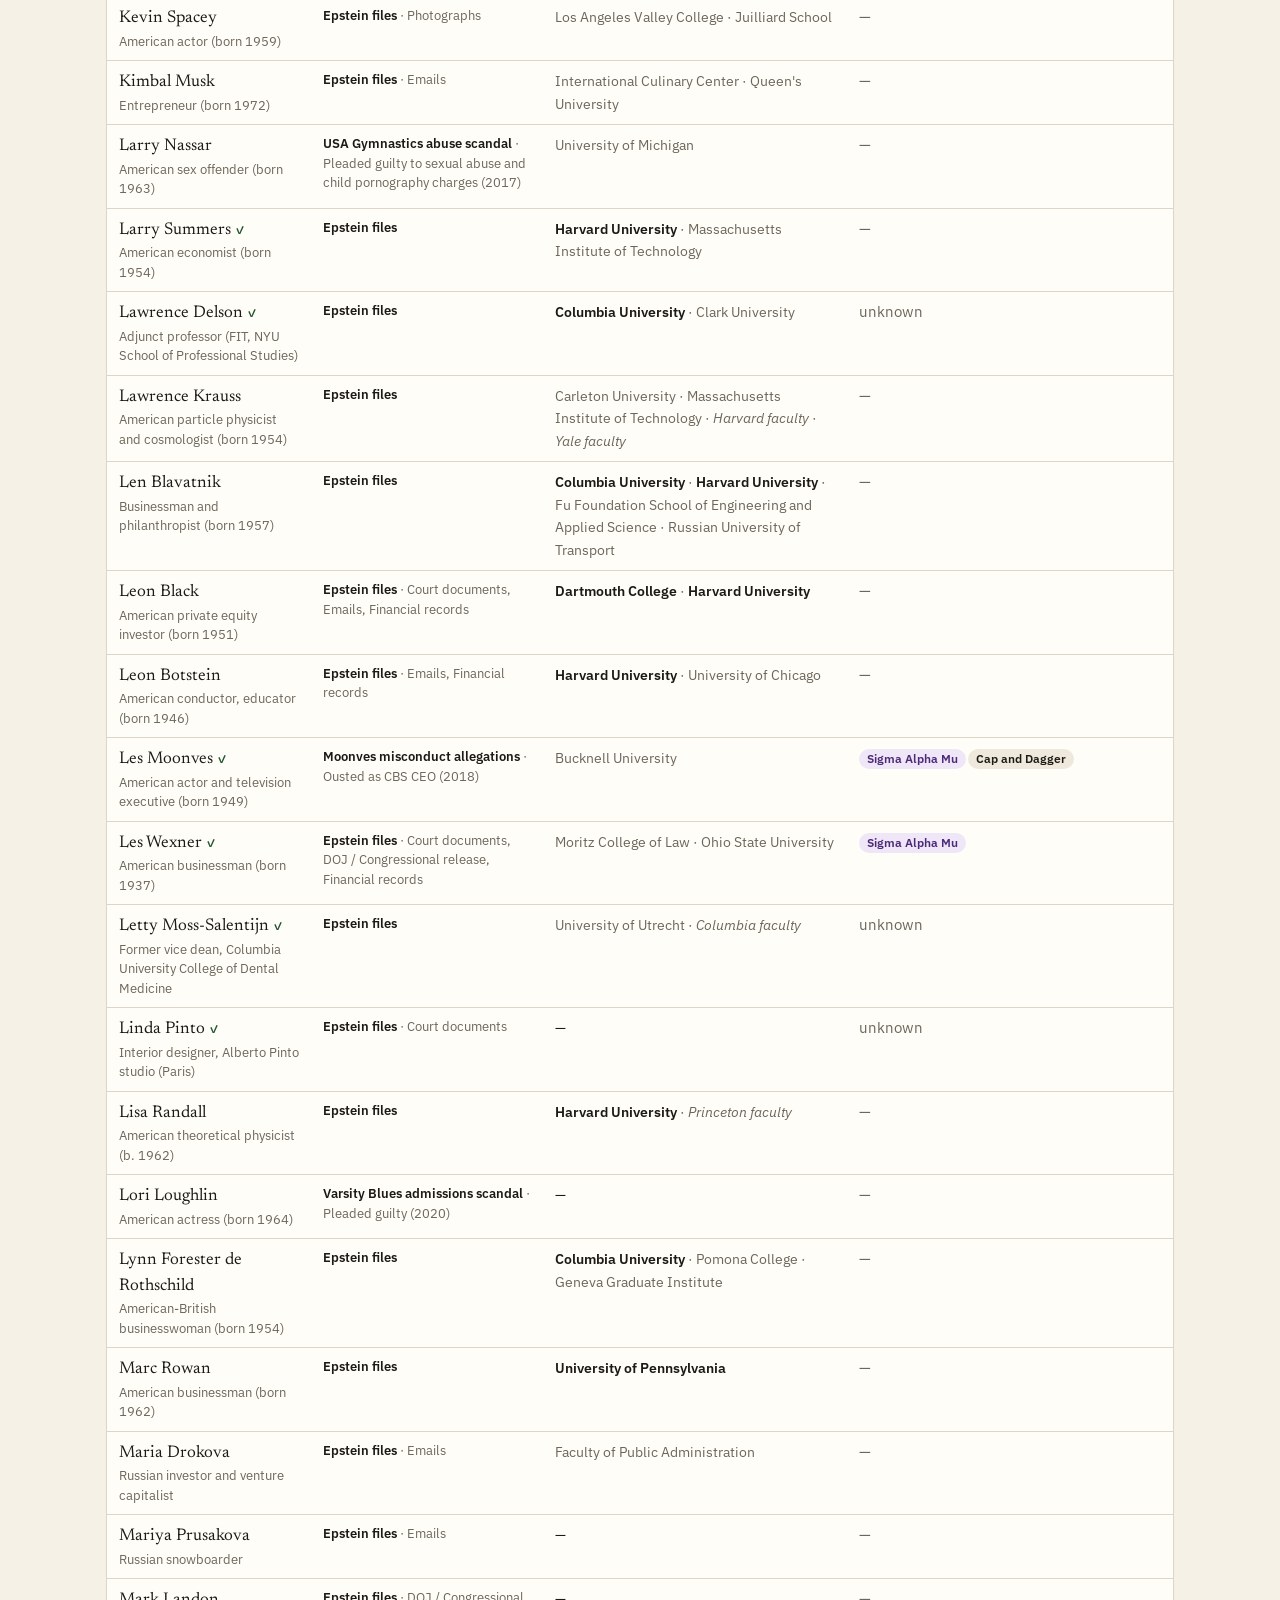
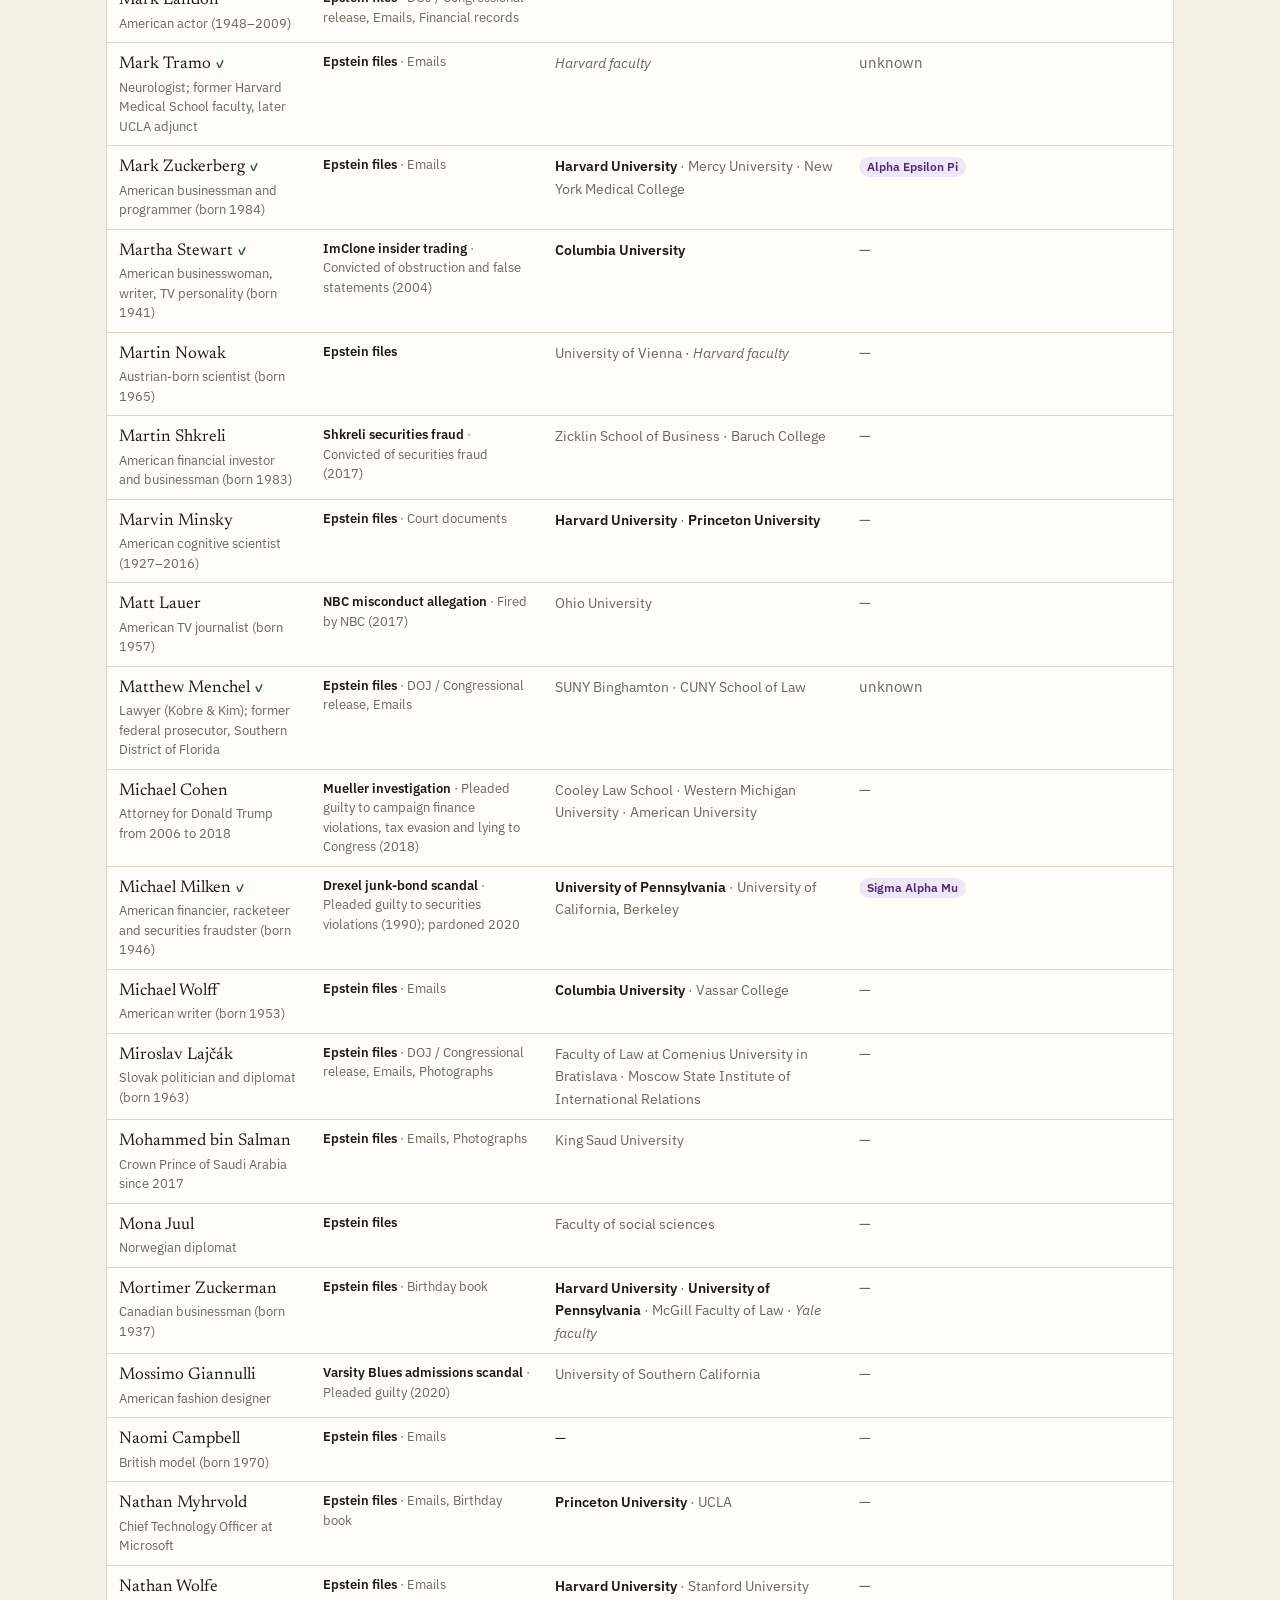
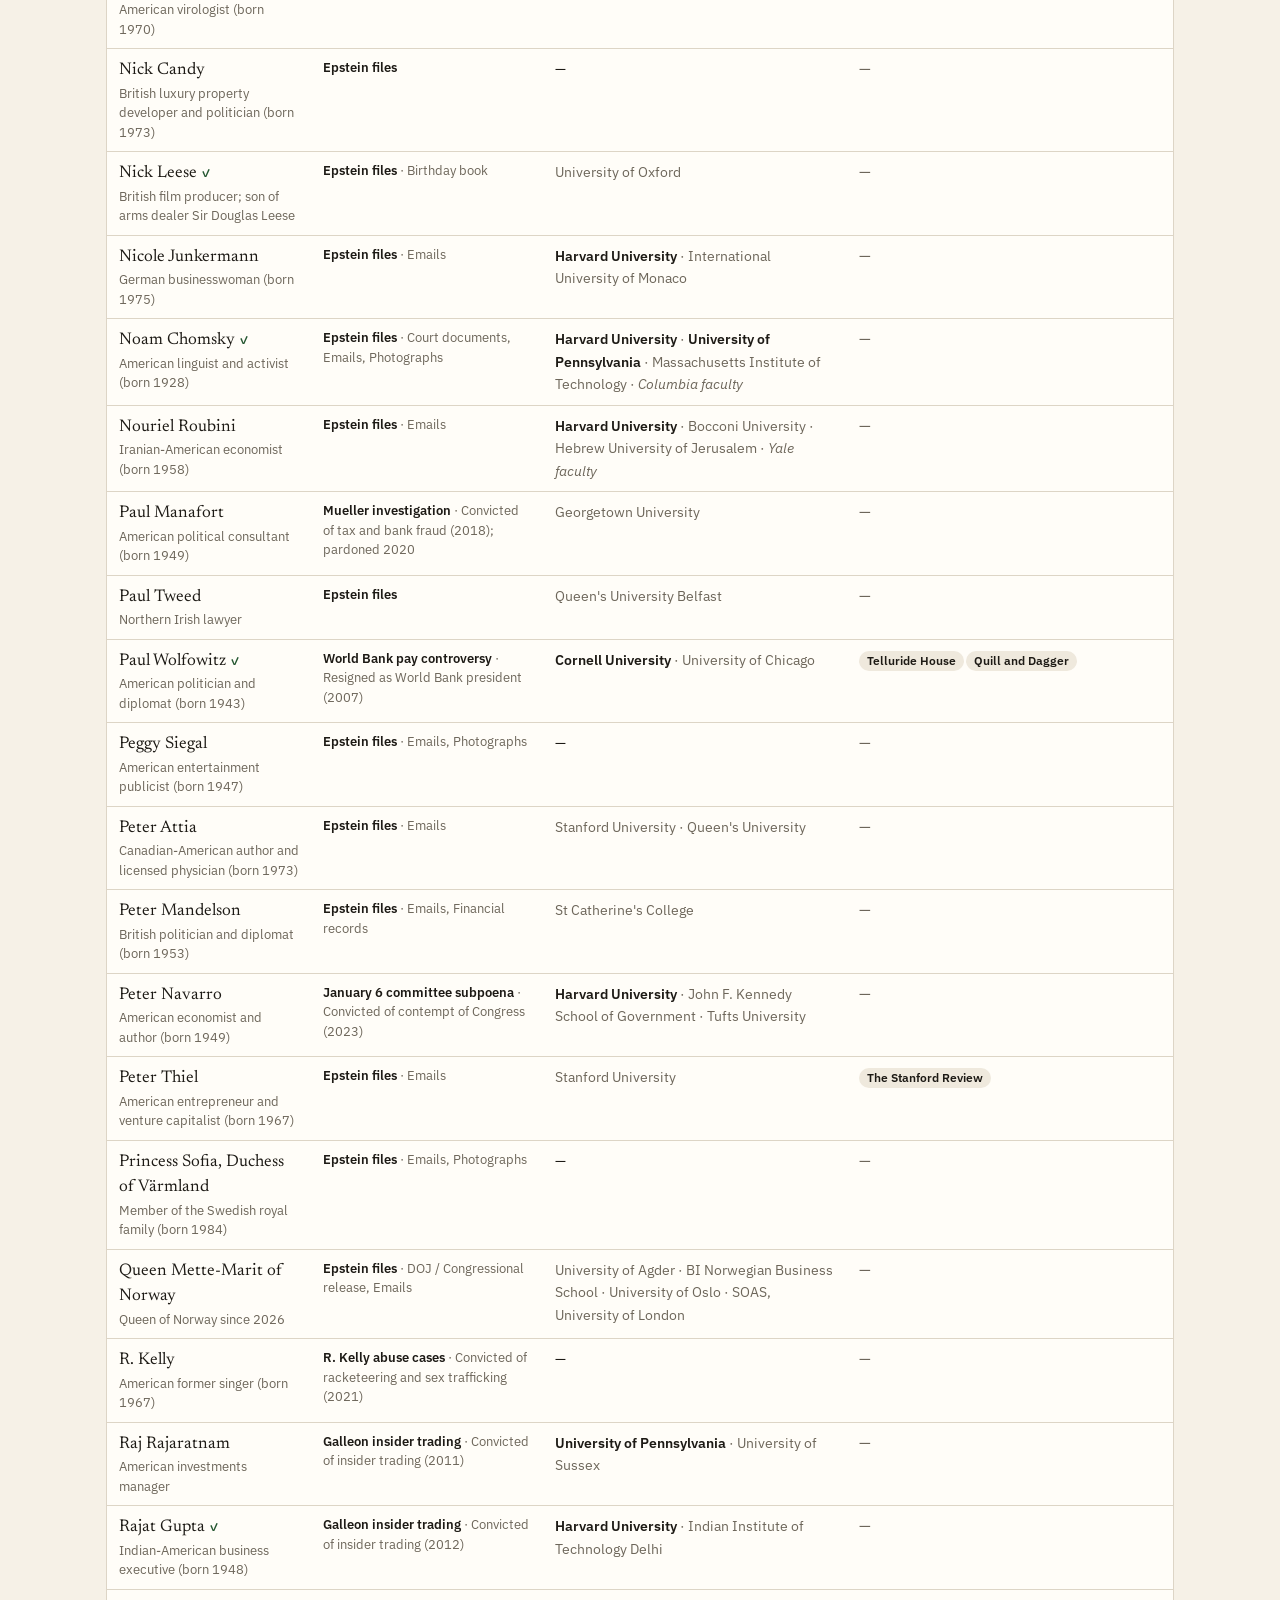
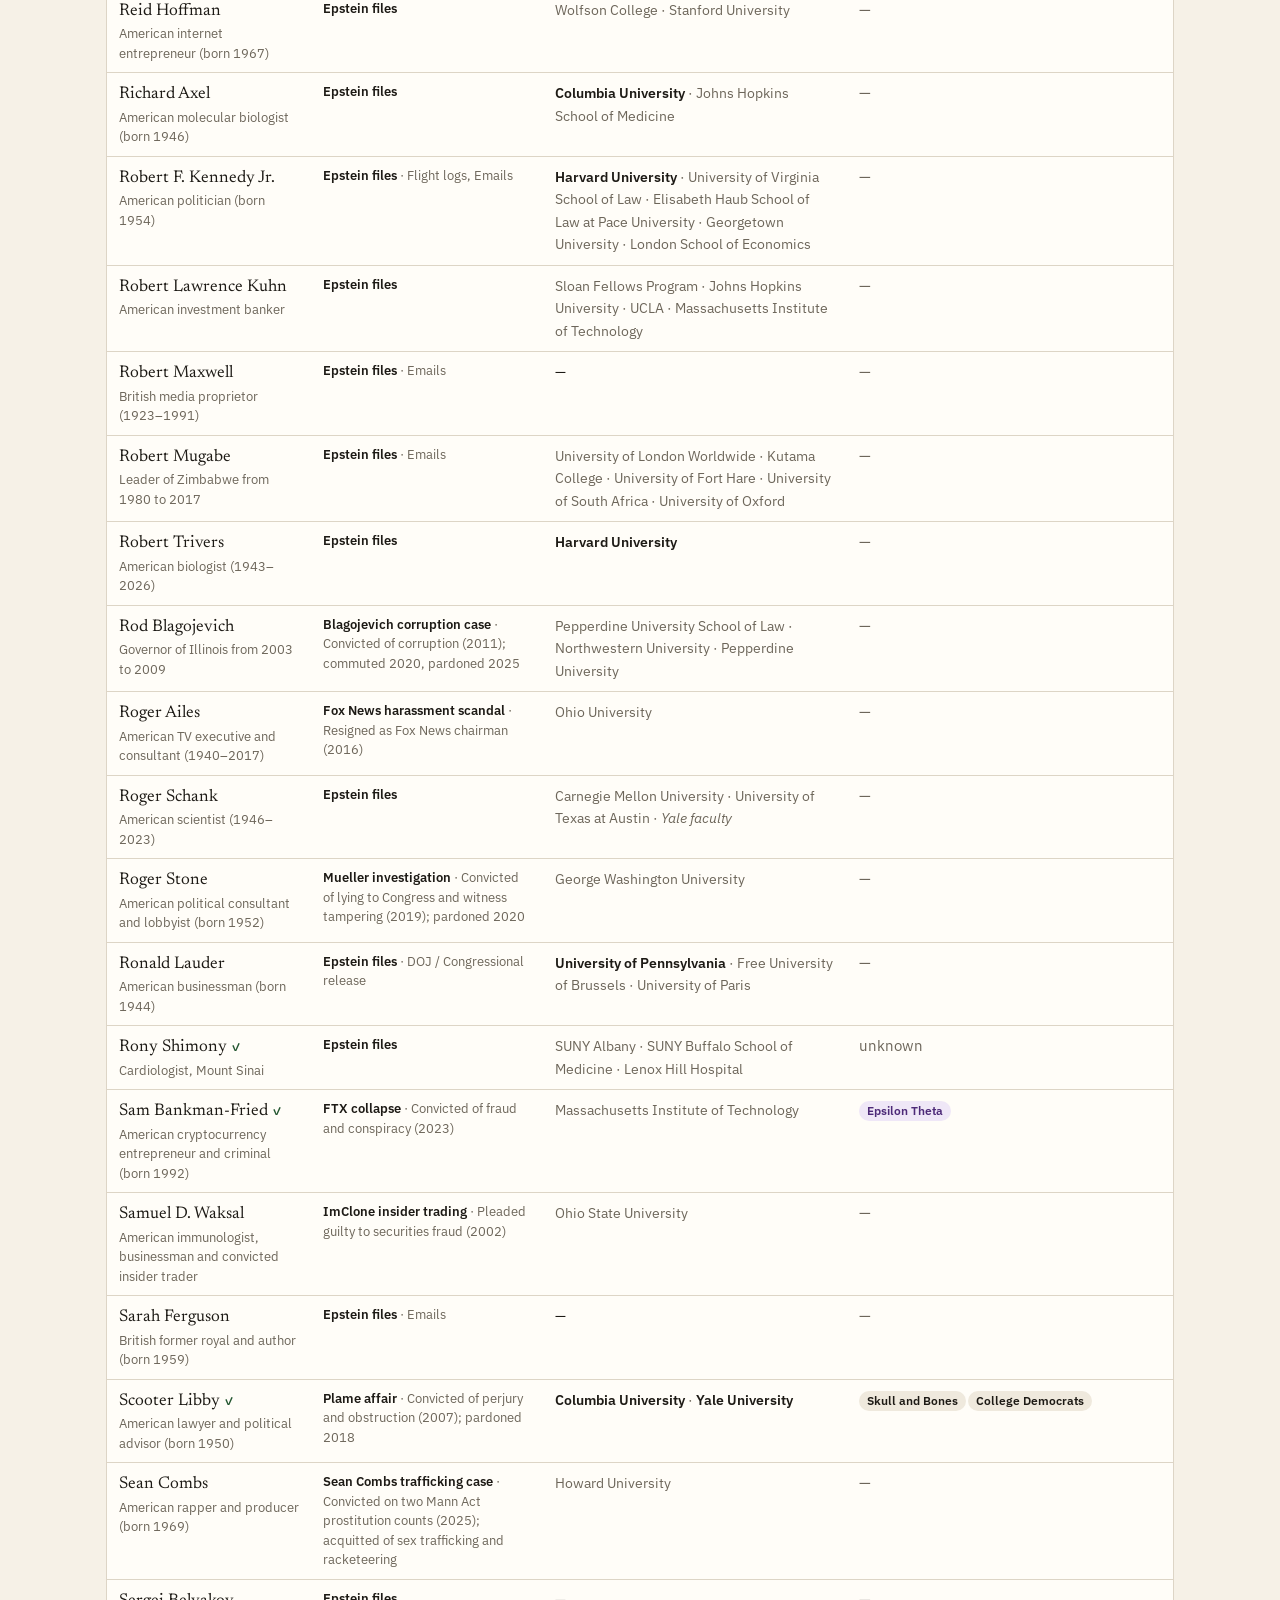
==== commit eddc8a41: "Rename site to Big Red Flags Co-Authored-By: Claude Opus 5.5 <noreply@anthropic.com> Claude-Session:" ====
--- a/docs/list.html
+++ b/docs/list.html
@@ -3,7 +3,7 @@
 <head>
 <meta charset="utf-8">
 <meta name="viewport" content="width=device-width, initial-scale=1">
-<title>Frat-stien-nell List</title>
+<title>Big Red Flags List</title>
 <link rel="preconnect" href="https://fonts.googleapis.com">
 <link rel="preconnect" href="https://fonts.gstatic.com" crossorigin>
 <link href="https://fonts.googleapis.com/css2?family=Newsreader:opsz,wght@6..72,400;6..72,600&family=IBM+Plex+Mono:wght@400;500&family=IBM+Plex+Sans:wght@400;500;600&display=swap" rel="stylesheet">
@@ -62,7 +62,7 @@
 <body>
 <div class="wrap">
   <header class="top">
-    <h1><a href="index.html">Frat-stien-nell</a></h1>
+    <h1><a href="index.html">Big Red <span style="color:var(--red)">Flags</span></a></h1>
     <nav class="tabs" aria-label="Pages"><a href="index.html">Web</a><a href="list.html" aria-current="page">List</a><a href="sources.html">Sources</a></nav>
   </header>
   <div class="stats" id="stats"></div>
--- a/docs/assets/site.css
+++ b/docs/assets/site.css
@@ -1,20 +1,20 @@
 :root{
   --bg:#f6f1e7;--surface:#fffdf8;--ink:#1d1a15;--muted:#6d665a;--line:#ddd5c6;--hl:#efe9dd;--dot:#c9c1b2;
   --yes:#22552f;--yes-bg:#e3efe5;--maybe:#7a4d00;--maybe-bg:#f7ead0;--greek:#4d2a78;--greek-bg:#efe7f7;
-  --college:#1f4e79;--frat:#7a2e5a;--club:#a14a00;--pub:#1d6b63;--honor:#6d665a;
+  --college:#1f4e79;--frat:#7a2e5a;--club:#a14a00;--pub:#1d6b63;--honor:#6d665a;--red:#b31b1b;
   --serif:'Newsreader',Georgia,serif;--sans:'IBM Plex Sans',system-ui,sans-serif;--mono:'IBM Plex Mono',ui-monospace,monospace;
 }
 @media (prefers-color-scheme: dark){
   :root:not([data-theme="light"]){
     --bg:#15130f;--surface:#1d1a15;--ink:#efe9dd;--muted:#a39a89;--line:#332e26;--hl:#25211a;--dot:#4a4439;
     --yes:#8fd19e;--yes-bg:#1b3222;--maybe:#e6b454;--maybe-bg:#33280f;--greek:#cdb5f2;--greek-bg:#2c2140;
-    --college:#8cb8e6;--frat:#e59ac6;--club:#f0a060;--pub:#6fcfc2;--honor:#a39a89;
+    --college:#8cb8e6;--frat:#e59ac6;--club:#f0a060;--pub:#6fcfc2;--honor:#a39a89;--red:#ff7a70;
   }
 }
 :root[data-theme="dark"]{
   --bg:#15130f;--surface:#1d1a15;--ink:#efe9dd;--muted:#a39a89;--line:#332e26;--hl:#25211a;--dot:#4a4439;
   --yes:#8fd19e;--yes-bg:#1b3222;--maybe:#e6b454;--maybe-bg:#33280f;--greek:#cdb5f2;--greek-bg:#2c2140;
-  --college:#8cb8e6;--frat:#e59ac6;--club:#f0a060;--pub:#6fcfc2;--honor:#a39a89;
+  --college:#8cb8e6;--frat:#e59ac6;--club:#f0a060;--pub:#6fcfc2;--honor:#a39a89;--red:#ff7a70;
 }
 *{box-sizing:border-box}
 html,body{margin:0}
